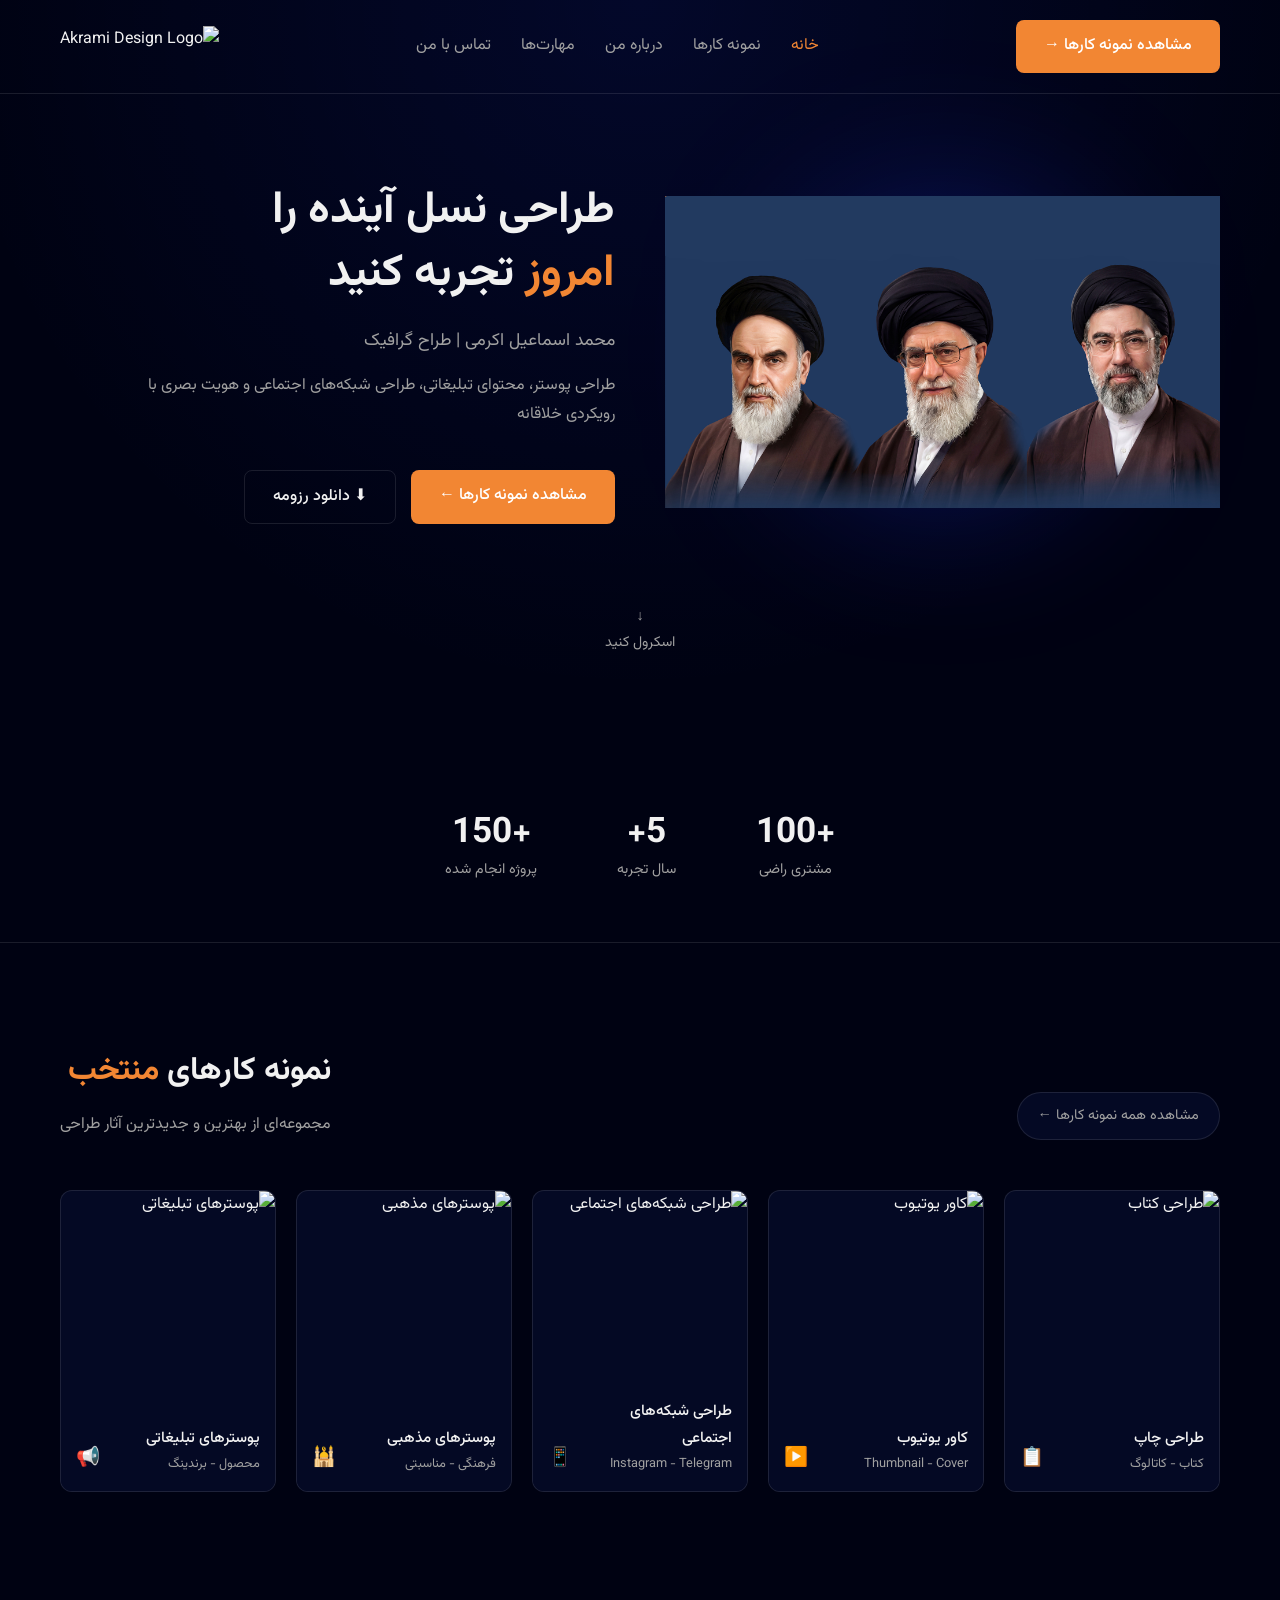
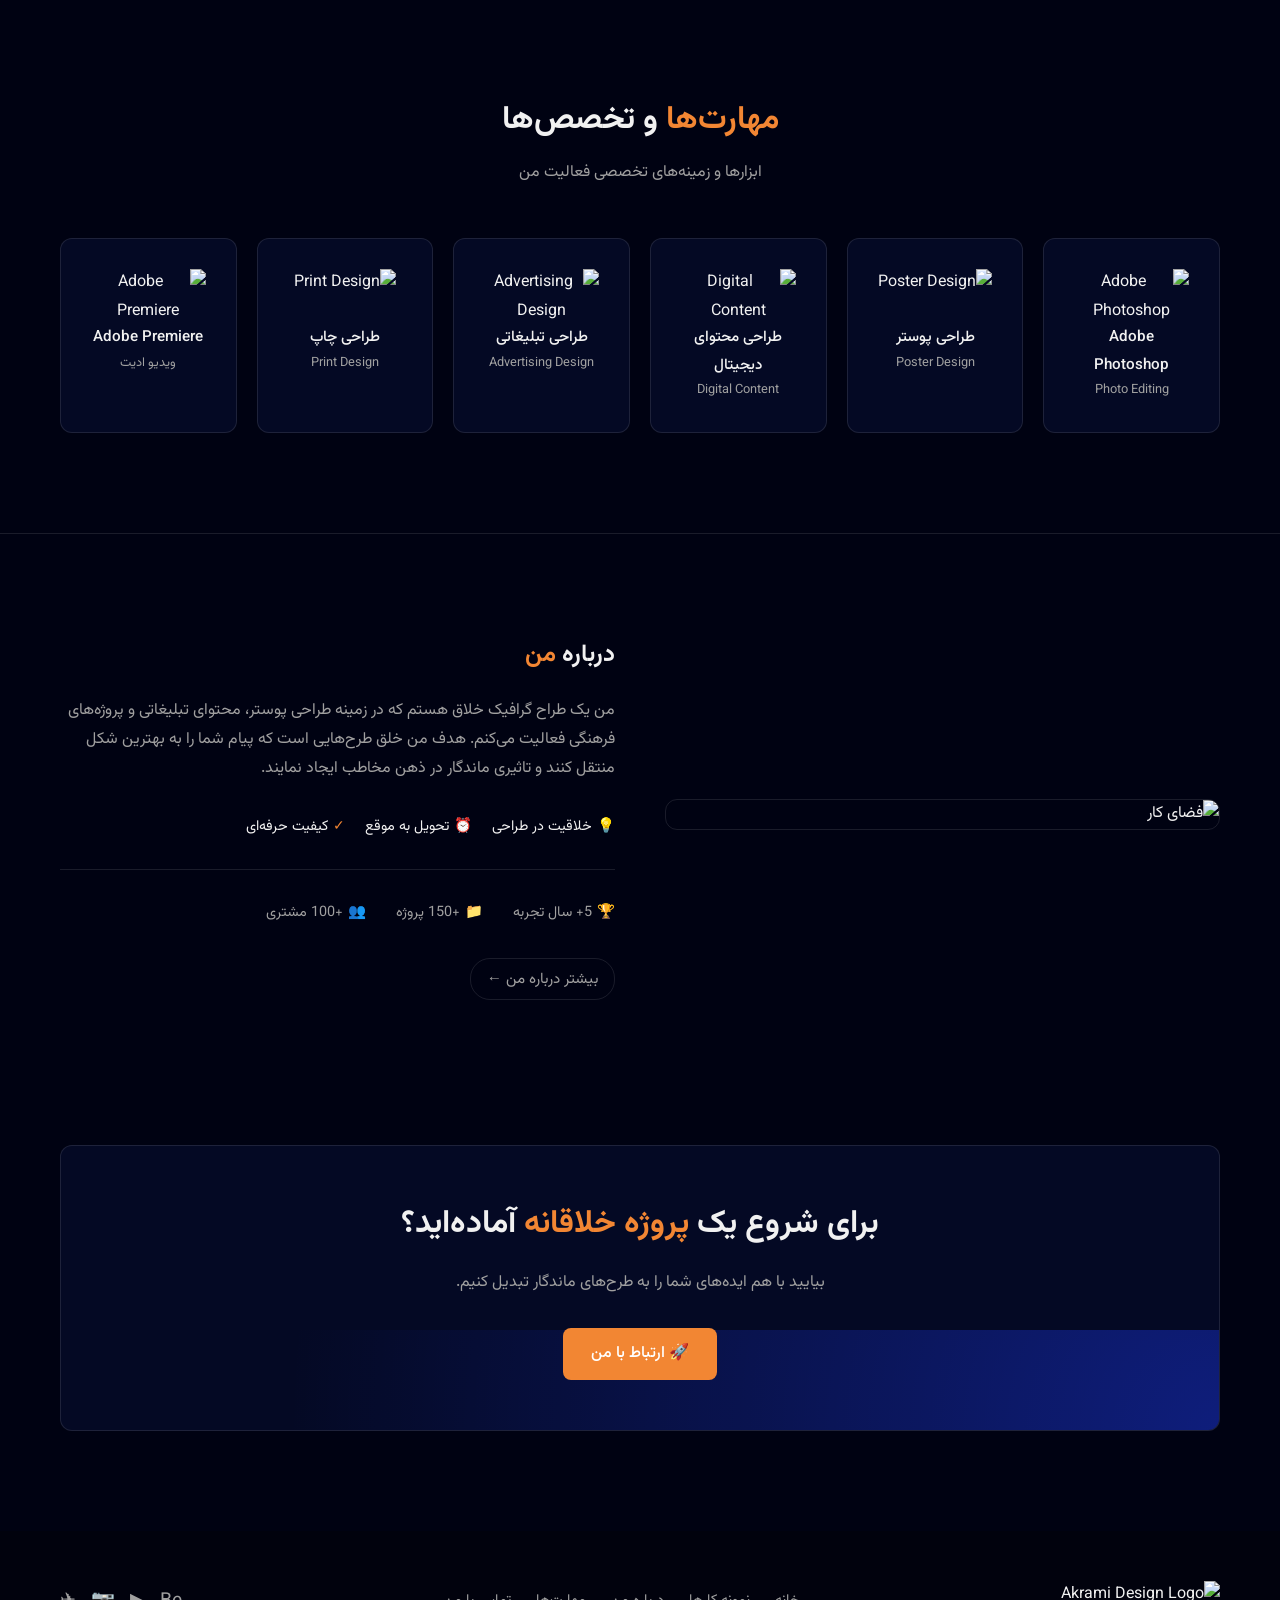
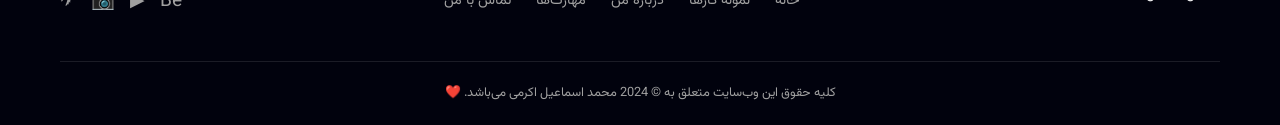
==== New folder (2)/index.html @ e6d5860d "Add files via upload" ====
<!DOCTYPE html>
<html lang="fa" dir="rtl">
<head>
    <meta charset="UTF-8">
    <meta name="viewport" content="width=device-width, initial-scale=1.0">
    <title>Akrami Design - طراح گرافیک</title>
    <!-- اضافه کردن فونت فارسی -->
    <link rel="preconnect" href="https://fonts.googleapis.com">
    <link rel="preconnect" href="https://fonts.gstatic.com" crossorigin>
    <link href="https://fonts.googleapis.com/css2?family=Vazirmatn:wght@300;400;500;700;800&display=swap" rel="stylesheet">
    <!-- لینک به فایل CSS -->
    <link rel="stylesheet" href="style.css">
</head>
<body>

    <!-- ----- هدر (Header) ----- -->
    <header class="main-header">
        <div class="container">
            <div class="header-content">
                <a href="#" class="btn-primary">مشاهده نمونه کارها →</a>
                <nav class="main-nav">
                    <ul>
                        <li><a href="#" class="active">خانه</a></li>
                        <li><a href="#">نمونه کارها</a></li>
                        <li><a href="#">درباره من</a></li>
                        <li><a href="#">مهارت‌ها</a></li>
                        <li><a href="#">تماس با من</a></li>
                    </ul>
                </nav>
                <div class="logo">
                    <img src="images/logo.png" alt="Akrami Design Logo">
                </div>
            </div>
        </div>
    </header>

    <!-- ----- بخش قهرمان (Hero Section) ----- -->
    <section class="hero-section">
        <div class="container">
            <div class="hero-content">
                <div class="hero-visual">
                    <div class="glowing-elements">
                        <img src="images/hero-display.png" alt="صفحه نمایش گرافیکی">
                        <!-- سایر المان‌های شناور و نورانی مانند لوگوی PS -->
                    </div>
                </div>
                <div class="hero-text">
                    <h1>طراحی نسل آینده را<br><span class="highlight">امروز</span> تجربه کنید</h1>
                    <p class="subtitle">محمد اسماعیل اکرمی | طراح گرافیک</p>
                    <p class="description">طراحی پوستر، محتوای تبلیغاتی، طراحی شبکه‌های اجتماعی و هویت بصری با رویکردی خلاقانه</p>
                    <div class="hero-btns">
                        <a href="#" class="btn-primary">مشاهده نمونه کارها ←</a>
                        <a href="#" class="btn-secondary">⬇ دانلود رزومه</a>
                    </div>
                </div>
            </div>
            <!-- آیکون اسکرول -->
            <div class="scroll-down">
                <span class="icon">↓</span>
                اسکرول کنید
            </div>
        </div>
    </section>

    <!-- ----- بخش آمار (Stats Section) ----- -->
    <section class="stats-section">
        <div class="container">
            <div class="stats-grid">
                <div class="stat-item">
                    <span class="stat-number">+100</span>
                    <span class="stat-label">مشتری راضی</span>
                </div>
                <div class="stat-item">
                    <span class="stat-number">5+</span>
                    <span class="stat-label">سال تجربه</span>
                </div>
                <div class="stat-item">
                    <span class="stat-number">+150</span>
                    <span class="stat-label">پروژه انجام شده</span>
                </div>
            </div>
        </div>
    </section>

    <!-- ----- بخش نمونه کارها (Portfolio Section) ----- -->
    <section class="portfolio-section">
        <div class="container">
            <div class="section-header">
                <a href="#" class="btn-dark">مشاهده همه نمونه کارها ←</a>
                <div class="section-title">
                    <h2>نمونه کارهای <span class="highlight-title">منتخب</span></h2>
                    <p>مجموعه‌ای از بهترین و جدیدترین آثار طراحی</p>
                </div>
            </div>

            <div class="portfolio-grid">
                <!-- کارت نمونه کار ۱ -->
                <div class="portfolio-card">
                    <img src="images/portfolio-1.jpg" alt="طراحی کتاب">
                    <div class="portfolio-card-info">
                        <span class="portfolio-title">طراحی چاپ</span>
                        <span class="portfolio-category">کتاب - کاتالوگ</span>
                        <div class="portfolio-icon">📋</div>
                    </div>
                </div>
                <!-- کارت نمونه کار ۲ -->
                <div class="portfolio-card">
                    <img src="images/portfolio-2.jpg" alt="کاور یوتیوب">
                    <div class="portfolio-card-info">
                        <span class="portfolio-title">کاور یوتیوب</span>
                        <span class="portfolio-category">Thumbnail - Cover</span>
                        <div class="portfolio-icon">▶️</div>
                    </div>
                </div>
                <!-- کارت نمونه کار ۳ -->
                <div class="portfolio-card">
                    <img src="images/portfolio-3.jpg" alt="طراحی شبکه‌های اجتماعی">
                    <div class="portfolio-card-info">
                        <span class="portfolio-title">طراحی شبکه‌های اجتماعی</span>
                        <span class="portfolio-category">Instagram - Telegram</span>
                        <div class="portfolio-icon">📱</div>
                    </div>
                </div>
                <!-- کارت نمونه کار ۴ -->
                <div class="portfolio-card">
                    <img src="images/portfolio-4.jpg" alt="پوسترهای مذهبی">
                    <div class="portfolio-card-info">
                        <span class="portfolio-title">پوسترهای مذهبی</span>
                        <span class="portfolio-category">فرهنگی - مناسبتی</span>
                        <div class="portfolio-icon">🕌</div>
                    </div>
                </div>
                <!-- کارت نمونه کار ۵ -->
                <div class="portfolio-card">
                    <img src="images/portfolio-5.jpg" alt="پوسترهای تبلیغاتی">
                    <div class="portfolio-card-info">
                        <span class="portfolio-title">پوسترهای تبلیغاتی</span>
                        <span class="portfolio-category">محصول - برندینگ</span>
                        <div class="portfolio-icon">📢</div>
                    </div>
                </div>
            </div>
        </div>
    </section>

    <!-- ----- بخش مهارت‌ها (Skills Section) ----- -->
    <section class="skills-section">
        <div class="container">
            <div class="section-title text-center">
                <h2><span class="highlight-title">مهارت‌ها</span> و تخصص‌ها</h2>
                <p>ابزارها و زمینه‌های تخصصی فعالیت من</p>
            </div>

            <div class="skills-grid">
                <div class="skill-item">
                    <div class="skill-icon"><img src="images/skill-ps.png" alt="Adobe Photoshop"></div>
                    <span class="skill-name">Adobe Photoshop</span>
                    <span class="skill-desc">Photo Editing</span>
                </div>
                <div class="skill-item">
                    <div class="skill-icon"><img src="images/skill-poster.png" alt="Poster Design"></div>
                    <span class="skill-name">طراحی پوستر</span>
                    <span class="skill-desc">Poster Design</span>
                </div>
                <div class="skill-item">
                    <div class="skill-icon"><img src="images/skill-digital.png" alt="Digital Content"></div>
                    <span class="skill-name">طراحی محتوای دیجیتال</span>
                    <span class="skill-desc">Digital Content</span>
                </div>
                <div class="skill-item">
                    <div class="skill-icon"><img src="images/skill-ad.png" alt="Advertising Design"></div>
                    <span class="skill-name">طراحی تبلیغاتی</span>
                    <span class="skill-desc">Advertising Design</span>
                </div>
                <div class="skill-item">
                    <div class="skill-icon"><img src="images/skill-print.png" alt="Print Design"></div>
                    <span class="skill-name">طراحی چاپ</span>
                    <span class="skill-desc">Print Design</span>
                </div>
                <div class="skill-item">
                    <div class="skill-icon"><img src="images/skill-pr.png" alt="Adobe Premiere"></div>
                    <span class="skill-name">Adobe Premiere</span>
                    <span class="skill-desc">ویدیو ادیت</span>
                </div>
            </div>
        </div>
    </section>

    <!-- ----- بخش درباره من (About Me Section) ----- -->
    <section class="about-section">
        <div class="container">
            <div class="about-content">
                <div class="about-visual">
                    <img src="images/about-workspace.jpg" alt="فضای کار">
                </div>
                <div class="about-text">
                    <h2 class="section-title">درباره <span class="highlight-title">من</span></h2>
                    <p>من یک طراح گرافیک خلاق هستم که در زمینه طراحی پوستر، محتوای تبلیغاتی و پروژه‌های فرهنگی فعالیت می‌کنم. هدف من خلق طرح‌هایی است که پیام شما را به بهترین شکل منتقل کنند و تاثیری ماندگار در ذهن مخاطب ایجاد نمایند.</p>
                    
                    <div class="about-features">
                        <div class="feat-item"><span class="feat-icon">💡</span> خلاقیت در طراحی</div>
                        <div class="feat-item"><span class="feat-icon">⏰</span> تحویل به موقع</div>
                        <div class="feat-item"><span class="feat-icon">✓</span> کیفیت حرفه‌ای</div>
                    </div>
                    
                    <div class="about-stats-small">
                        <div class="stat-small"><span class="feat-icon">🏆</span> 5+ سال تجربه</div>
                        <div class="stat-small"><span class="feat-icon">📁</span> +150 پروژه</div>
                        <div class="stat-small"><span class="feat-icon">👥</span> +100 مشتری</div>
                    </div>
                    
                    <a href="#" class="btn-link">بیشتر درباره من ←</a>
                </div>
            </div>
        </div>
    </section>

    <!-- ----- بخش فراخوان به اقدام (CTA Section) ----- -->
    <section class="cta-section">
        <div class="container">
            <div class="cta-box">
                <h2>برای شروع یک <span class="highlight-title">پروژه خلاقانه</span> آماده‌اید؟</h2>
                <p>بیایید با هم ایده‌های شما را به طرح‌های ماندگار تبدیل کنیم.</p>
                <a href="#" class="btn-primary cta-btn">🚀 ارتباط با من</a>
                <!-- المان گرافیکی موج دار -->
                <div class="cta-wave"></div>
            </div>
        </div>
    </section>

    <!-- ----- فوتر (Footer) ----- -->
    <footer class="main-footer">
        <div class="container">
            <div class="footer-content">
                <div class="logo">
                    <img src="images/logo.png" alt="Akrami Design Logo">
                </div>
                <nav class="footer-nav">
                    <ul>
                        <li><a href="#">خانه</a></li>
                        <li><a href="#">نمونه کارها</a></li>
                        <li><a href="#">درباره من</a></li>
                        <li><a href="#">مهارت‌ها</a></li>
                        <li><a href="#">تماس با من</a></li>
                    </ul>
                </nav>
                <div class="social-links">
                    <a href="#">Be</a>
                    <a href="#">▶</a>
                    <a href="#">📷</a>
                    <a href="#">✈</a>
                </div>
            </div>
            <div class="copyright">
                <p>کلیه حقوق این وب‌سایت متعلق به © 2024 محمد اسماعیل اکرمی می‌باشد. ❤️</p>
            </div>
        </div>
    </footer>

</body>
</html>
---- New folder (2)/style.css ----
/* ----- استایل‌های پایه ----- */
:root {
    --primary-color: #f28633; /* نارنجی */
    --bg-dark: #000212; /* پس‌زمینه تیره اصلی */
    --bg-card: #040924; /* پس‌زمینه کارت‌ها */
    --text-color: #f1f1f1; /* متن روشن */
    --text-muted: #a0a0a0; /* متن کم‌رنگ */
    --border-color: rgba(255, 255, 255, 0.1);
    --body-font: 'Vazirmatn', sans-serif;
    --transition: all 0.3s ease;
}

* {
    margin: 0;
    padding: 0;
    box-sizing: border-box;
    outline: none;
}

body {
    background-color: var(--bg-dark);
    color: var(--text-color);
    font-family: var(--body-font);
    font-size: 16px;
    line-height: 1.8;
    overflow-x: hidden;
}

.container {
    width: 100%;
    max-width: 1200px;
    margin: 0 auto;
    padding: 0 20px;
}

a {
    text-decoration: none;
    color: inherit;
    transition: var(--transition);
}

ul {
    list-style: none;
}

img {
    max-width: 100%;
    height: auto;
    display: block;
}

/* ----- تایپوگرافی ----- */
h1, h2, h3 {
    font-weight: 700;
}

.highlight {
    color: var(--primary-color);
}

.highlight-title {
    color: var(--primary-color);
}

.text-center {
    text-align: center;
}

/* ----- دکمه‌ها ----- */
.btn-primary {
    background-color: var(--primary-color);
    color: #fff;
    padding: 12px 28px;
    border-radius: 8px;
    font-weight: 500;
    display: inline-block;
    border: none;
}

.btn-primary:hover {
    background-color: #d1742a;
    transform: translateY(-2px);
}

.btn-secondary {
    background-color: transparent;
    color: var(--text-color);
    padding: 12px 28px;
    border-radius: 8px;
    font-weight: 500;
    display: inline-block;
    border: 1px solid var(--border-color);
}

.btn-secondary:hover {
    background-color: rgba(255, 255, 255, 0.05);
}

.btn-dark {
    background-color: var(--bg-card);
    border: 1px solid var(--border-color);
    color: var(--text-muted);
    padding: 10px 20px;
    border-radius: 30px;
    font-size: 0.9rem;
    display: flex;
    align-items: center;
}

.btn-link {
    color: var(--text-muted);
    font-size: 0.95rem;
    border: 1px solid var(--border-color);
    padding: 8px 16px;
    border-radius: 20px;
}

/* ----- هدر ----- */
.main-header {
    padding: 20px 0;
    position: absolute;
    width: 100%;
    top: 0;
    z-index: 100;
    border-bottom: 1px solid var(--border-color);
}

.header-content {
    display: flex;
    justify-content: space-between;
    align-items: center;
}

.main-nav ul {
    display: flex;
    gap: 30px;
}

.main-nav a {
    color: var(--text-muted);
    font-weight: 400;
}

.main-nav a:hover, .main-nav a.active {
    color: var(--primary-color);
}

.logo img {
    height: 40px;
}

/* ----- بخش قهرمان ----- */
.hero-section {
    padding: 180px 0 100px;
    position: relative;
    /* افزودن افکت سایه نئونی پس‌زمینه */
    background: radial-gradient(circle at center top, rgba(30, 60, 255, 0.1) 0%, rgba(0,2,18,0) 70%);
}

.hero-content {
    display: flex;
    align-items: center;
    gap: 50px;
}

.hero-visual {
    flex: 1;
    position: relative;
}

/* افکت نورانی پشت مانیتور */
.glowing-elements::after {
    content: '';
    position: absolute;
    top: 50%;
    left: 50%;
    transform: translate(-50%, -50%);
    width: 300px;
    height: 300px;
    background-color: rgba(30, 60, 255, 0.3);
    filter: blur(80px);
    border-radius: 50%;
    z-index: -1;
}

.hero-text {
    flex: 1;
    text-align: right;
}

.hero-text h1 {
    font-size: 2.8rem;
    line-height: 1.4;
    margin-bottom: 20px;
}

.subtitle {
    color: var(--text-muted);
    font-size: 1.1rem;
    margin-bottom: 15px;
}

.description {
    color: var(--text-muted);
    margin-bottom: 40px;
    max-width: 500px;
    margin-left: auto; /* برای راستچین */
}

.hero-btns {
    display: flex;
    gap: 15px;
    justify-content: flex-start;
}

.scroll-down {
    text-align: center;
    margin-top: 80px;
    color: var(--text-muted);
    font-size: 0.9rem;
}

.scroll-down .icon {
    display: block;
    animation: bounce 2s infinite;
}

@keyframes bounce {
    0%, 20%, 50%, 80%, 100% {transform: translateY(0);}
    40% {transform: translateY(-5px);}
    60% {transform: translateY(-3px);}
}

/* ----- بخش آمار ----- */
.stats-section {
    padding: 60px 0;
    border-bottom: 1px solid var(--border-color);
}

.stats-grid {
    display: flex;
    justify-content: center;
    gap: 80px;
    text-align: center;
}

.stat-item {
    display: flex;
    flex-direction: column;
    align-items: center;
}

.stat-number {
    font-size: 2.2rem;
    font-weight: 700;
    line-height: 1;
}

.stat-label {
    color: var(--text-muted);
    font-size: 0.9rem;
    margin-top: 5px;
}

/* ----- بخش نمونه کارها ----- */
.portfolio-section {
    padding: 100px 0;
}

.section-header {
    display: flex;
    justify-content: space-between;
    align-items: flex-end;
    margin-bottom: 50px;
}

.section-title h2 {
    font-size: 2rem;
    margin-bottom: 10px;
}

.section-title p {
    color: var(--text-muted);
}

.portfolio-grid {
    display: grid;
    grid-template-columns: repeat(5, 1fr);
    gap: 20px;
}

.portfolio-card {
    background-color: var(--bg-card);
    border-radius: 12px;
    overflow: hidden;
    position: relative;
    border: 1px solid var(--border-color);
}

.portfolio-card img {
    width: 100%;
    height: 300px; /* تنظیم ارتفاع ثابت برای هماهنگی */
    object-fit: cover;
}

.portfolio-card-info {
    position: absolute;
    bottom: 0;
    width: 100%;
    padding: 15px;
    background: linear-gradient(to top, rgba(4,9,36, 1), rgba(4,9,36, 0.8));
    display: flex;
    flex-direction: column;
    padding-left: 50px; /* فضا برای آیکون */
}

.portfolio-title {
    font-size: 0.95rem;
    font-weight: 500;
}

.portfolio-category {
    color: var(--text-muted);
    font-size: 0.8rem;
}

.portfolio-icon {
    position: absolute;
    left: 15px;
    bottom: 15px;
    color: var(--text-muted);
    font-size: 1.2rem;
}

/* استایل خاص برای کارت‌های بلندتر (اگر نیاز بود در طرح واقعی) */
.portfolio-card:nth-child(2), .portfolio-card:nth-child(4) {
    grid-row: span 1;
}

/* ----- بخش مهارت‌ها ----- */
.skills-section {
    padding: 100px 0;
    border-bottom: 1px solid var(--border-color);
}

.skills-grid {
    display: grid;
    grid-template-columns: repeat(6, 1fr);
    gap: 20px;
    margin-top: 50px;
}

.skill-item {
    background-color: var(--bg-card);
    border-radius: 12px;
    padding: 30px;
    text-align: center;
    border: 1px solid var(--border-color);
    display: flex;
    flex-direction: column;
    align-items: center;
}

.skill-icon {
    height: 40px;
    margin-bottom: 15px;
}

.skill-name {
    font-weight: 500;
    font-size: 0.95rem;
}

.skill-desc {
    color: var(--text-muted);
    font-size: 0.8rem;
}

/* ----- بخش درباره من ----- */
.about-section {
    padding: 100px 0;
}

.about-content {
    display: flex;
    gap: 50px;
    align-items: center;
}

.about-visual {
    flex: 1;
}

.about-visual img {
    border-radius: 12px;
    border: 1px solid var(--border-color);
}

.about-text {
    flex: 1;
    text-align: right;
}

.about-text h2 {
    margin-bottom: 20px;
}

.about-text p {
    color: var(--text-muted);
    margin-bottom: 30px;
}

.about-features {
    display: flex;
    gap: 20px;
    margin-bottom: 30px;
}

.feat-item {
    font-size: 0.9rem;
    display: flex;
    align-items: center;
    gap: 5px;
}

.feat-icon {
    color: var(--primary-color);
}

.about-stats-small {
    display: flex;
    gap: 30px;
    margin-bottom: 40px;
    border-top: 1px solid var(--border-color);
    padding-top: 30px;
}

.stat-small {
    font-size: 0.9rem;
    display: flex;
    align-items: center;
    gap: 5px;
    color: var(--text-muted);
}

/* ----- بخش فراخوان ----- */
.cta-section {
    padding: 50px 0 100px;
}

.cta-box {
    background-color: var(--bg-card);
    border-radius: 12px;
    padding: 50px;
    text-align: center;
    position: relative;
    overflow: hidden;
    border: 1px solid var(--border-color);
}

.cta-box h2 {
    font-size: 2rem;
    margin-bottom: 15px;
    position: relative;
    z-index: 1;
}

.cta-box p {
    color: var(--text-muted);
    margin-bottom: 30px;
    position: relative;
    z-index: 1;
}

.cta-btn {
    position: relative;
    z-index: 1;
}

.cta-wave {
    position: absolute;
    bottom: 0;
    left: 0;
    width: 100%;
    height: 100px;
    background: radial-gradient(circle at 100% 100%, rgba(30, 60, 255, 0.4) 0%, rgba(4,9,36,0) 80%);
    z-index: 0;
}

/* ----- فوتر ----- */
.main-footer {
    padding: 50px 0 20px;
    background-color: #01020d;
}

.footer-content {
    display: flex;
    justify-content: space-between;
    align-items: center;
    border-bottom: 1px solid var(--border-color);
    padding-bottom: 40px;
    margin-bottom: 20px;
}

.footer-nav ul {
    display: flex;
    gap: 25px;
}

.footer-nav a {
    color: var(--text-muted);
    font-size: 0.9rem;
}

.social-links {
    display: flex;
    gap: 15px;
    font-size: 1.2rem;
    color: var(--text-muted);
}

.social-links a:hover {
    color: var(--primary-color);
}

.copyright {
    text-align: center;
    color: var(--text-muted);
    font-size: 0.8rem;
}

/* ----- ریسپانسیو گوشی ----- */
@media (max-width: 992px) {
    .main-nav ul, .hero-content, .stats-grid, .portfolio-grid, .skills-grid, .about-content, .footer-content {
        flex-direction: column;
        gap: 30px;
        text-align: center;
    }
    
    .portfolio-grid {
        grid-template-columns: repeat(2, 1fr);
    }
    
    .skills-grid {
        grid-template-columns: repeat(3, 1fr);
    }
    
    .hero-btns, .about-features, .about-stats-small {
        justify-content: center;
    }
    
    .section-header {
        flex-direction: column-reverse;
        align-items: center;
        gap: 20px;
    }
}
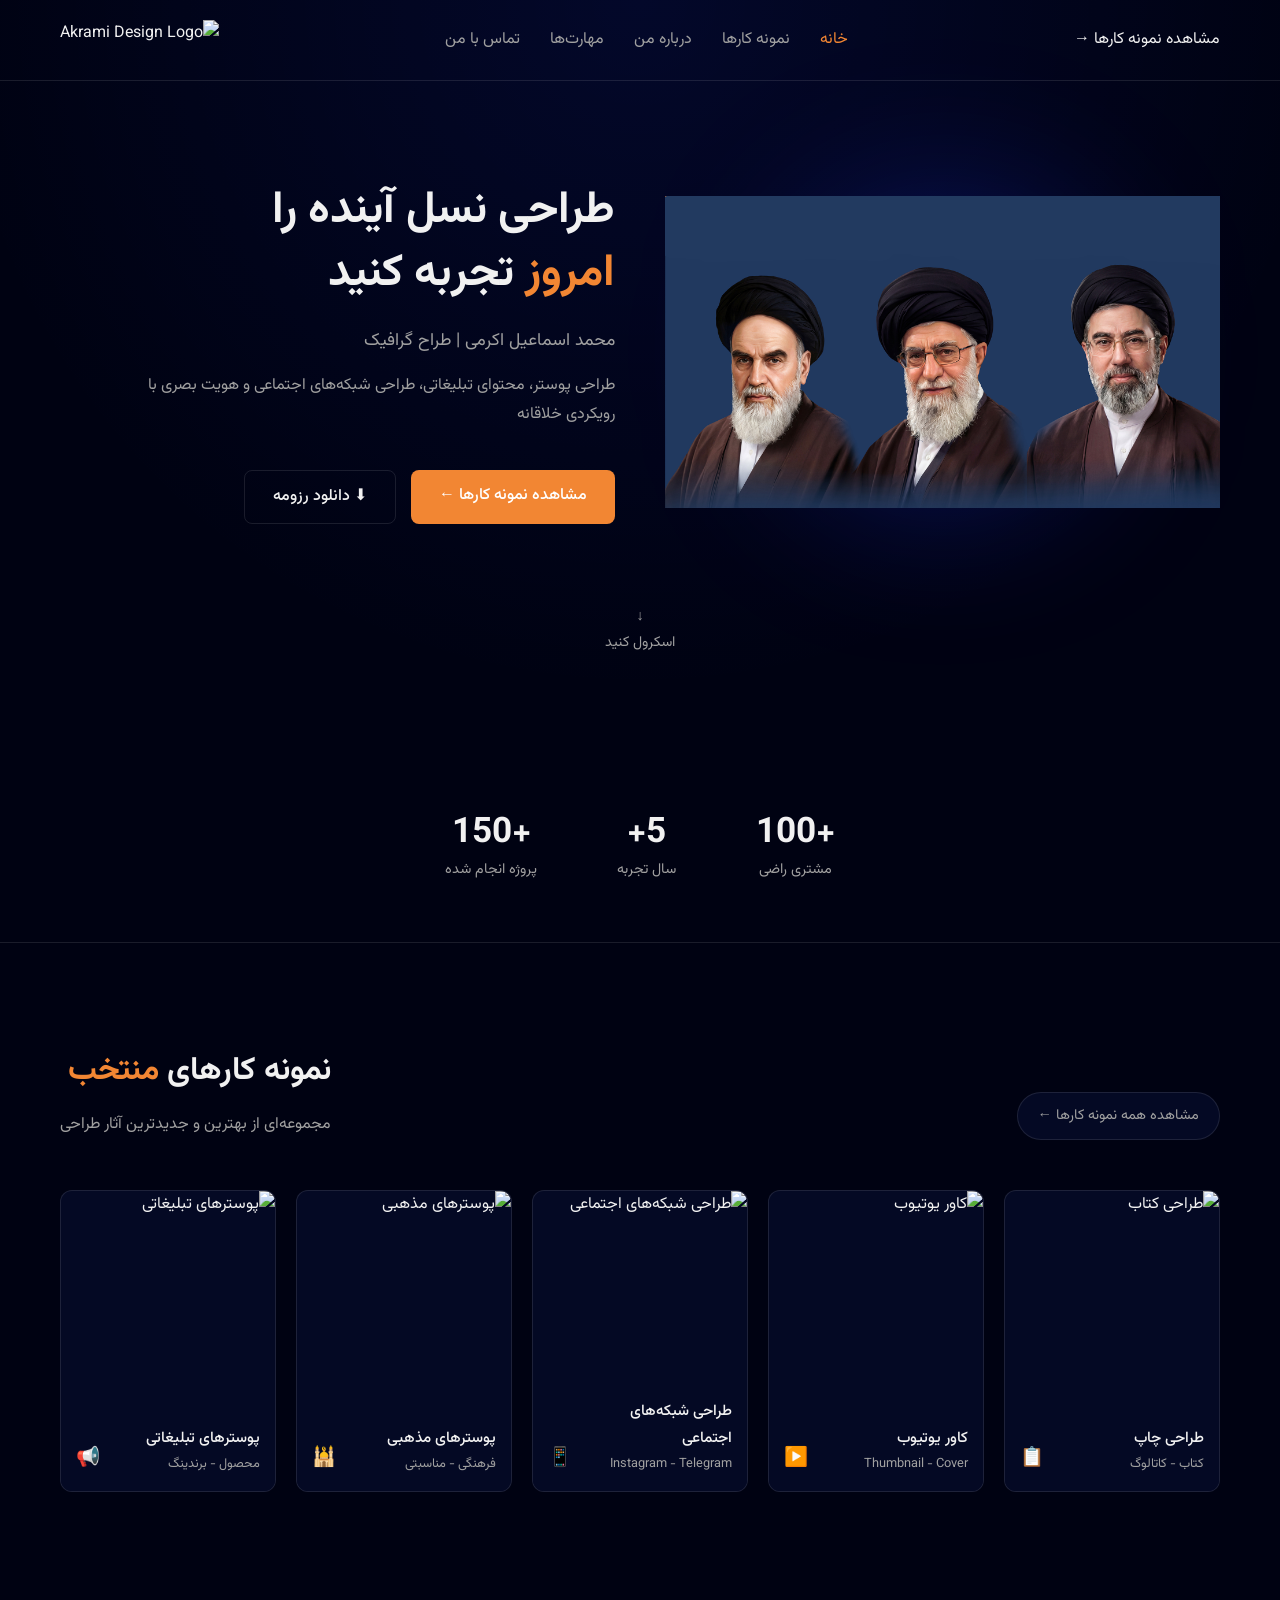
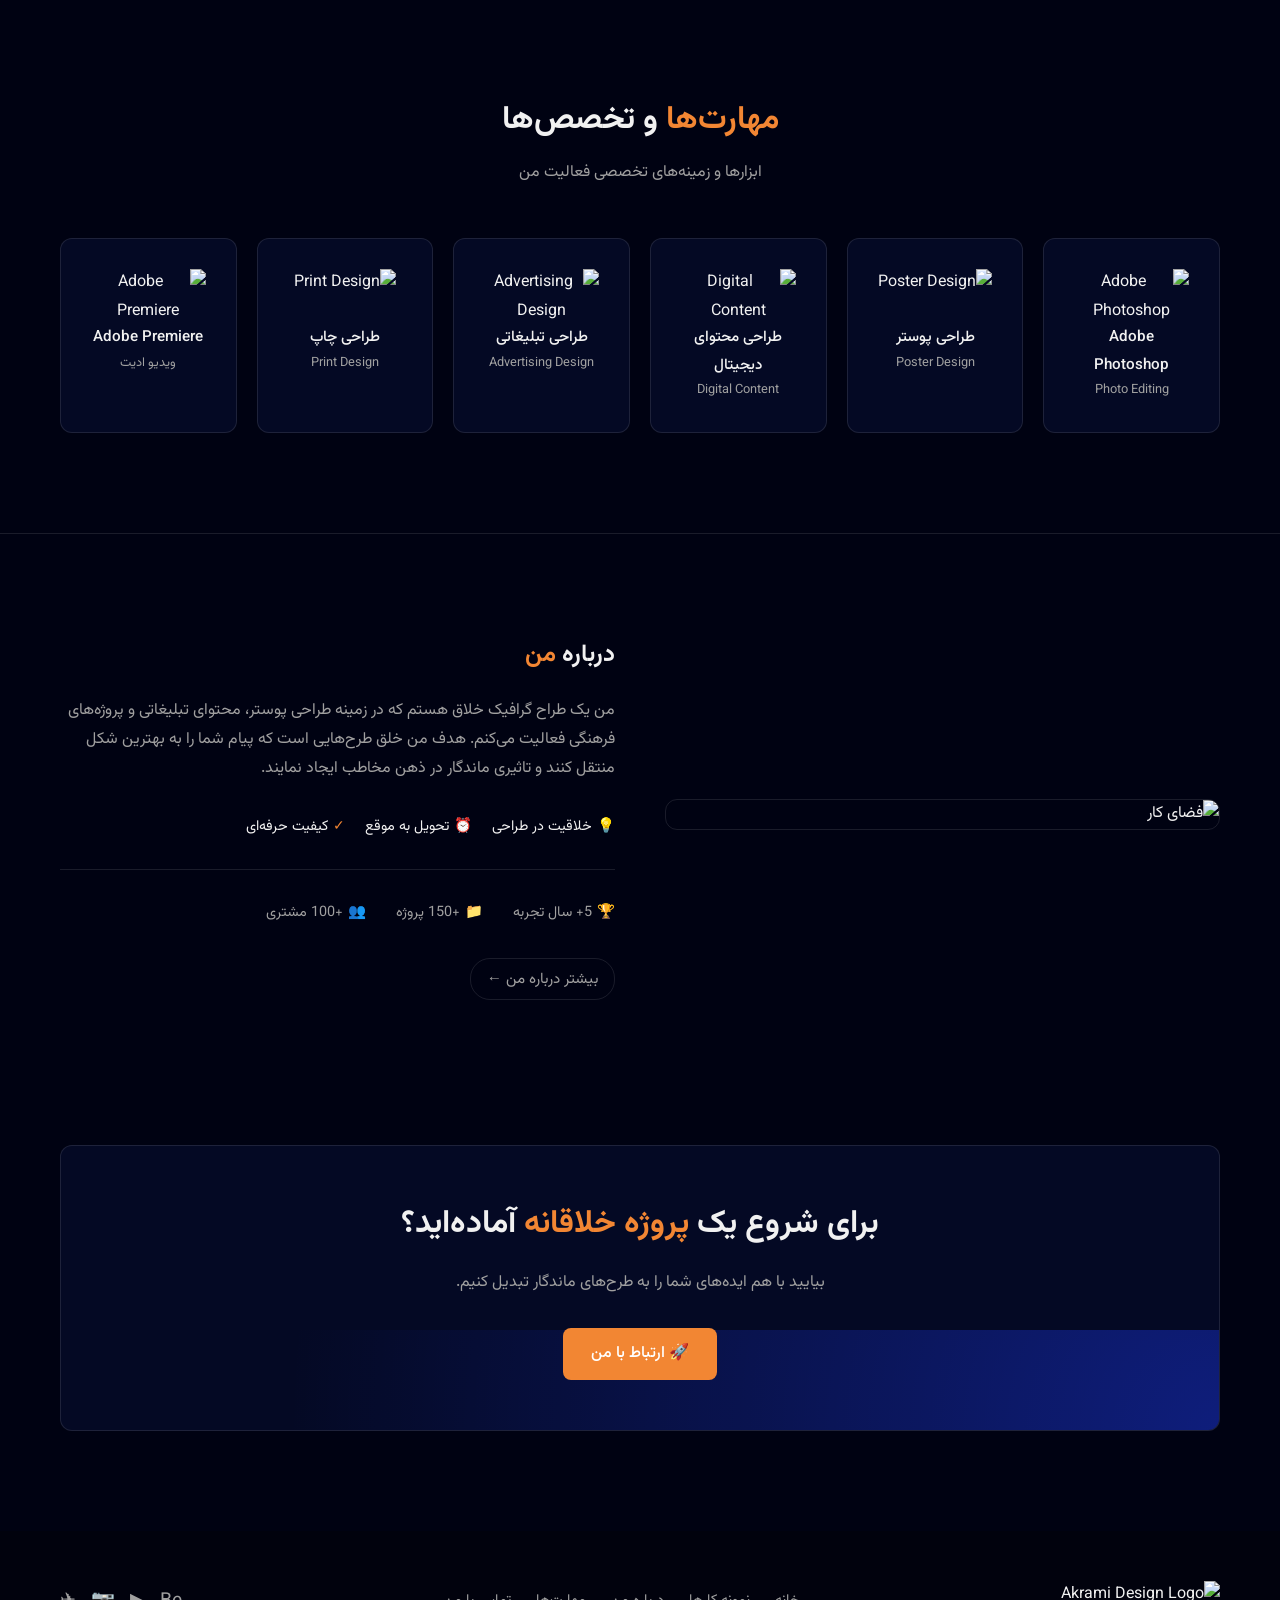
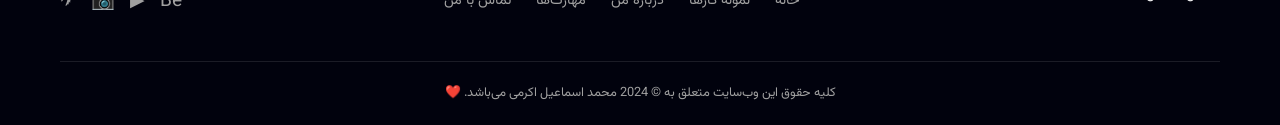
==== commit 5eb37e0f: "Update index.html" ====
--- a/New folder (2)/index.html
+++ b/New folder (2)/index.html
@@ -17,11 +17,11 @@
     <header class="main-header">
         <div class="container">
             <div class="header-content">
-                <a href="#" class="btn-primary">مشاهده نمونه کارها →</a>
+                <a href="#" class="projects.html">مشاهده نمونه کارها →</a>
                 <nav class="main-nav">
                     <ul>
                         <li><a href="#" class="active">خانه</a></li>
-                        <li><a href="#">نمونه کارها</a></li>
+                        <li><a href="projects.html">نمونه کارها</a></li>
                         <li><a href="#">درباره من</a></li>
                         <li><a href="#">مهارت‌ها</a></li>
                         <li><a href="#">تماس با من</a></li>
@@ -258,4 +258,4 @@
     </footer>
 
 </body>
-</html>+</html>
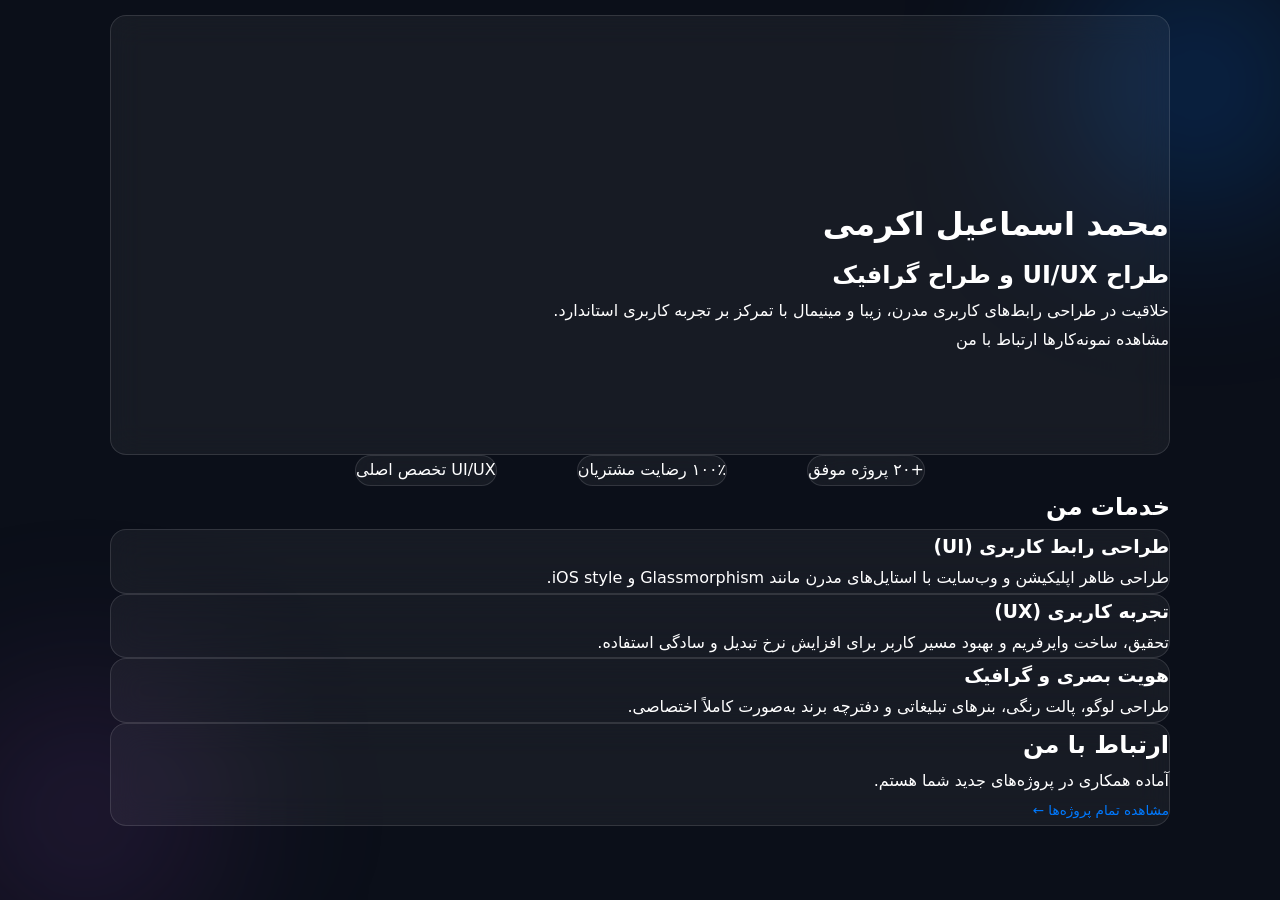
==== commit 78e08ebb: "Update index.html" ====
--- a/New folder (2)/index.html
+++ b/New folder (2)/index.html
@@ -3,259 +3,73 @@
 <head>
     <meta charset="UTF-8">
     <meta name="viewport" content="width=device-width, initial-scale=1.0">
-    <title>Akrami Design - طراح گرافیک</title>
-    <!-- اضافه کردن فونت فارسی -->
-    <link rel="preconnect" href="https://fonts.googleapis.com">
-    <link rel="preconnect" href="https://fonts.gstatic.com" crossorigin>
-    <link href="https://fonts.googleapis.com/css2?family=Vazirmatn:wght@300;400;500;700;800&display=swap" rel="stylesheet">
-    <!-- لینک به فایل CSS -->
+    <title>محمد اسماعیل اکرمی | طراح UI/UX و گرافیک</title>
     <link rel="stylesheet" href="style.css">
 </head>
 <body>
 
-    <!-- ----- هدر (Header) ----- -->
-    <header class="main-header">
-        <div class="container">
-            <div class="header-content">
-                <a href="#" class="projects.html">مشاهده نمونه کارها →</a>
-                <nav class="main-nav">
-                    <ul>
-                        <li><a href="#" class="active">خانه</a></li>
-                        <li><a href="projects.html">نمونه کارها</a></li>
-                        <li><a href="#">درباره من</a></li>
-                        <li><a href="#">مهارت‌ها</a></li>
-                        <li><a href="#">تماس با من</a></li>
-                    </ul>
-                </nav>
-                <div class="logo">
-                    <img src="images/logo.png" alt="Akrami Design Logo">
+    <!-- پس‌زمینه نوری برای افکت شیشه‌ای -->
+    <div class="bg-glow glow-1"></div>
+    <div class="bg-glow glow-2"></div>
+
+    <div class="container">
+        <!-- هدر و پروفایل -->
+        <header class="hero-section glass-card">
+            <div class="profile-info">
+                <h1>محمد اسماعیل اکرمی</h1>
+                <h2>طراح UI/UX و طراح گرافیک</h2>
+                <p>خلاقیت در طراحی رابط‌های کاربری مدرن، زیبا و مینیمال با تمرکز بر تجربه کاربری استاندارد.</p>
+                <div class="hero-buttons">
+                    <a href="projects.html" class="btn primary-btn">مشاهده نمونه‌کارها</a>
+                    <a href="#contact" class="btn secondary-btn">ارتباط با من</a>
                 </div>
             </div>
-        </div>
-    </header>
+        </header>
 
-    <!-- ----- بخش قهرمان (Hero Section) ----- -->
-    <section class="hero-section">
-        <div class="container">
-            <div class="hero-content">
-                <div class="hero-visual">
-                    <div class="glowing-elements">
-                        <img src="images/hero-display.png" alt="صفحه نمایش گرافیکی">
-                        <!-- سایر المان‌های شناور و نورانی مانند لوگوی PS -->
-                    </div>
+        <!-- بخش آمار و خلاصه‌کار -->
+        <section class="stats-grid">
+            <div class="stat-card glass-card">
+                <span class="stat-num">+۲۰</span>
+                <span class="stat-title">پروژه موفق</span>
+            </div>
+            <div class="stat-card glass-card">
+                <span class="stat-num">۱۰۰٪</span>
+                <span class="stat-title">رضایت مشتریان</span>
+            </div>
+            <div class="stat-card glass-card">
+                <span class="stat-num">UI/UX</span>
+                <span class="stat-title">تخصص اصلی</span>
+            </div>
+        </section>
+
+        <!-- بخش خدمات -->
+        <section class="services-section">
+            <h2 class="section-title">خدمات من</h2>
+            <div class="services-grid">
+                <div class="service-card glass-card">
+                    <h3>طراحی رابط کاربری (UI)</h3>
+                    <p>طراحی ظاهر اپلیکیشن و وب‌سایت با استایل‌های مدرن مانند Glassmorphism و iOS style.</p>
                 </div>
-                <div class="hero-text">
-                    <h1>طراحی نسل آینده را<br><span class="highlight">امروز</span> تجربه کنید</h1>
-                    <p class="subtitle">محمد اسماعیل اکرمی | طراح گرافیک</p>
-                    <p class="description">طراحی پوستر، محتوای تبلیغاتی، طراحی شبکه‌های اجتماعی و هویت بصری با رویکردی خلاقانه</p>
-                    <div class="hero-btns">
-                        <a href="#" class="btn-primary">مشاهده نمونه کارها ←</a>
-                        <a href="#" class="btn-secondary">⬇ دانلود رزومه</a>
-                    </div>
+                <div class="service-card glass-card">
+                    <h3>تجربه کاربری (UX)</h3>
+                    <p>تحقیق، ساخت وایرفریم و بهبود مسیر کاربر برای افزایش نرخ تبدیل و سادگی استفاده.</p>
+                </div>
+                <div class="service-card glass-card">
+                    <h3>هویت بصری و گرافیک</h3>
+                    <p>طراحی لوگو، پالت رنگی، بنرهای تبلیغاتی و دفترچه برند به‌صورت کاملاً اختصاصی.</p>
                 </div>
             </div>
-            <!-- آیکون اسکرول -->
-            <div class="scroll-down">
-                <span class="icon">↓</span>
-                اسکرول کنید
+        </section>
+
+        <!-- بخش تماس -->
+        <footer id="contact" class="footer-section glass-card">
+            <h2>ارتباط با من</h2>
+            <p>آماده همکاری در پروژه‌های جدید شما هستم.</p>
+            <div class="contact-links">
+                <a href="projects.html" class="project-link">مشاهده تمام پروژه‌ها ←</a>
             </div>
-        </div>
-    </section>
-
-    <!-- ----- بخش آمار (Stats Section) ----- -->
-    <section class="stats-section">
-        <div class="container">
-            <div class="stats-grid">
-                <div class="stat-item">
-                    <span class="stat-number">+100</span>
-                    <span class="stat-label">مشتری راضی</span>
-                </div>
-                <div class="stat-item">
-                    <span class="stat-number">5+</span>
-                    <span class="stat-label">سال تجربه</span>
-                </div>
-                <div class="stat-item">
-                    <span class="stat-number">+150</span>
-                    <span class="stat-label">پروژه انجام شده</span>
-                </div>
-            </div>
-        </div>
-    </section>
-
-    <!-- ----- بخش نمونه کارها (Portfolio Section) ----- -->
-    <section class="portfolio-section">
-        <div class="container">
-            <div class="section-header">
-                <a href="#" class="btn-dark">مشاهده همه نمونه کارها ←</a>
-                <div class="section-title">
-                    <h2>نمونه کارهای <span class="highlight-title">منتخب</span></h2>
-                    <p>مجموعه‌ای از بهترین و جدیدترین آثار طراحی</p>
-                </div>
-            </div>
-
-            <div class="portfolio-grid">
-                <!-- کارت نمونه کار ۱ -->
-                <div class="portfolio-card">
-                    <img src="images/portfolio-1.jpg" alt="طراحی کتاب">
-                    <div class="portfolio-card-info">
-                        <span class="portfolio-title">طراحی چاپ</span>
-                        <span class="portfolio-category">کتاب - کاتالوگ</span>
-                        <div class="portfolio-icon">📋</div>
-                    </div>
-                </div>
-                <!-- کارت نمونه کار ۲ -->
-                <div class="portfolio-card">
-                    <img src="images/portfolio-2.jpg" alt="کاور یوتیوب">
-                    <div class="portfolio-card-info">
-                        <span class="portfolio-title">کاور یوتیوب</span>
-                        <span class="portfolio-category">Thumbnail - Cover</span>
-                        <div class="portfolio-icon">▶️</div>
-                    </div>
-                </div>
-                <!-- کارت نمونه کار ۳ -->
-                <div class="portfolio-card">
-                    <img src="images/portfolio-3.jpg" alt="طراحی شبکه‌های اجتماعی">
-                    <div class="portfolio-card-info">
-                        <span class="portfolio-title">طراحی شبکه‌های اجتماعی</span>
-                        <span class="portfolio-category">Instagram - Telegram</span>
-                        <div class="portfolio-icon">📱</div>
-                    </div>
-                </div>
-                <!-- کارت نمونه کار ۴ -->
-                <div class="portfolio-card">
-                    <img src="images/portfolio-4.jpg" alt="پوسترهای مذهبی">
-                    <div class="portfolio-card-info">
-                        <span class="portfolio-title">پوسترهای مذهبی</span>
-                        <span class="portfolio-category">فرهنگی - مناسبتی</span>
-                        <div class="portfolio-icon">🕌</div>
-                    </div>
-                </div>
-                <!-- کارت نمونه کار ۵ -->
-                <div class="portfolio-card">
-                    <img src="images/portfolio-5.jpg" alt="پوسترهای تبلیغاتی">
-                    <div class="portfolio-card-info">
-                        <span class="portfolio-title">پوسترهای تبلیغاتی</span>
-                        <span class="portfolio-category">محصول - برندینگ</span>
-                        <div class="portfolio-icon">📢</div>
-                    </div>
-                </div>
-            </div>
-        </div>
-    </section>
-
-    <!-- ----- بخش مهارت‌ها (Skills Section) ----- -->
-    <section class="skills-section">
-        <div class="container">
-            <div class="section-title text-center">
-                <h2><span class="highlight-title">مهارت‌ها</span> و تخصص‌ها</h2>
-                <p>ابزارها و زمینه‌های تخصصی فعالیت من</p>
-            </div>
-
-            <div class="skills-grid">
-                <div class="skill-item">
-                    <div class="skill-icon"><img src="images/skill-ps.png" alt="Adobe Photoshop"></div>
-                    <span class="skill-name">Adobe Photoshop</span>
-                    <span class="skill-desc">Photo Editing</span>
-                </div>
-                <div class="skill-item">
-                    <div class="skill-icon"><img src="images/skill-poster.png" alt="Poster Design"></div>
-                    <span class="skill-name">طراحی پوستر</span>
-                    <span class="skill-desc">Poster Design</span>
-                </div>
-                <div class="skill-item">
-                    <div class="skill-icon"><img src="images/skill-digital.png" alt="Digital Content"></div>
-                    <span class="skill-name">طراحی محتوای دیجیتال</span>
-                    <span class="skill-desc">Digital Content</span>
-                </div>
-                <div class="skill-item">
-                    <div class="skill-icon"><img src="images/skill-ad.png" alt="Advertising Design"></div>
-                    <span class="skill-name">طراحی تبلیغاتی</span>
-                    <span class="skill-desc">Advertising Design</span>
-                </div>
-                <div class="skill-item">
-                    <div class="skill-icon"><img src="images/skill-print.png" alt="Print Design"></div>
-                    <span class="skill-name">طراحی چاپ</span>
-                    <span class="skill-desc">Print Design</span>
-                </div>
-                <div class="skill-item">
-                    <div class="skill-icon"><img src="images/skill-pr.png" alt="Adobe Premiere"></div>
-                    <span class="skill-name">Adobe Premiere</span>
-                    <span class="skill-desc">ویدیو ادیت</span>
-                </div>
-            </div>
-        </div>
-    </section>
-
-    <!-- ----- بخش درباره من (About Me Section) ----- -->
-    <section class="about-section">
-        <div class="container">
-            <div class="about-content">
-                <div class="about-visual">
-                    <img src="images/about-workspace.jpg" alt="فضای کار">
-                </div>
-                <div class="about-text">
-                    <h2 class="section-title">درباره <span class="highlight-title">من</span></h2>
-                    <p>من یک طراح گرافیک خلاق هستم که در زمینه طراحی پوستر، محتوای تبلیغاتی و پروژه‌های فرهنگی فعالیت می‌کنم. هدف من خلق طرح‌هایی است که پیام شما را به بهترین شکل منتقل کنند و تاثیری ماندگار در ذهن مخاطب ایجاد نمایند.</p>
-                    
-                    <div class="about-features">
-                        <div class="feat-item"><span class="feat-icon">💡</span> خلاقیت در طراحی</div>
-                        <div class="feat-item"><span class="feat-icon">⏰</span> تحویل به موقع</div>
-                        <div class="feat-item"><span class="feat-icon">✓</span> کیفیت حرفه‌ای</div>
-                    </div>
-                    
-                    <div class="about-stats-small">
-                        <div class="stat-small"><span class="feat-icon">🏆</span> 5+ سال تجربه</div>
-                        <div class="stat-small"><span class="feat-icon">📁</span> +150 پروژه</div>
-                        <div class="stat-small"><span class="feat-icon">👥</span> +100 مشتری</div>
-                    </div>
-                    
-                    <a href="#" class="btn-link">بیشتر درباره من ←</a>
-                </div>
-            </div>
-        </div>
-    </section>
-
-    <!-- ----- بخش فراخوان به اقدام (CTA Section) ----- -->
-    <section class="cta-section">
-        <div class="container">
-            <div class="cta-box">
-                <h2>برای شروع یک <span class="highlight-title">پروژه خلاقانه</span> آماده‌اید؟</h2>
-                <p>بیایید با هم ایده‌های شما را به طرح‌های ماندگار تبدیل کنیم.</p>
-                <a href="#" class="btn-primary cta-btn">🚀 ارتباط با من</a>
-                <!-- المان گرافیکی موج دار -->
-                <div class="cta-wave"></div>
-            </div>
-        </div>
-    </section>
-
-    <!-- ----- فوتر (Footer) ----- -->
-    <footer class="main-footer">
-        <div class="container">
-            <div class="footer-content">
-                <div class="logo">
-                    <img src="images/logo.png" alt="Akrami Design Logo">
-                </div>
-                <nav class="footer-nav">
-                    <ul>
-                        <li><a href="#">خانه</a></li>
-                        <li><a href="#">نمونه کارها</a></li>
-                        <li><a href="#">درباره من</a></li>
-                        <li><a href="#">مهارت‌ها</a></li>
-                        <li><a href="#">تماس با من</a></li>
-                    </ul>
-                </nav>
-                <div class="social-links">
-                    <a href="#">Be</a>
-                    <a href="#">▶</a>
-                    <a href="#">📷</a>
-                    <a href="#">✈</a>
-                </div>
-            </div>
-            <div class="copyright">
-                <p>کلیه حقوق این وب‌سایت متعلق به © 2024 محمد اسماعیل اکرمی می‌باشد. ❤️</p>
-            </div>
-        </div>
-    </footer>
+        </footer>
+    </div>
 
 </body>
 </html>
--- a/New folder (2)/style.css
+++ b/New folder (2)/style.css
@@ -554,4 +554,213 @@
         align-items: center;
         gap: 20px;
     }
-}+}
+/* ==========================================
+   استایل‌های صفحه نمونه‌کارها (با پشتیبانی کامل موبایل)
+   ========================================== */
+
+:root {
+    --bg-color: #0b0f19;
+    --card-bg: rgba(255, 255, 255, 0.05);
+    --card-border: rgba(255, 255, 255, 0.12);
+    --text-primary: #ffffff;
+    --text-secondary: #94a3b8;
+    --accent-color: #007aff;
+    --glass-blur: blur(16px);
+}
+
+* {
+    box-sizing: border-box;
+    margin: 0;
+    padding: 0;
+    font-family: system-ui, -apple-system, BlinkMacSystemFont, 'Segoe UI', Roboto, sans-serif;
+}
+
+body {
+    background-color: var(--bg-color);
+    color: var(--text-primary);
+    min-height: 100vh;
+    padding: 15px;
+    overflow-x: hidden;
+    position: relative;
+}
+
+/* پس‌زمینه‌های نوری */
+.bg-glow {
+    position: fixed;
+    width: 250px;
+    height: 250px;
+    border-radius: 50%;
+    filter: blur(90px);
+    z-index: -1;
+    pointer-events: none;
+}
+.glow-1 { top: -40px; right: -40px; background: rgba(0, 122, 255, 0.25); }
+.glow-2 { bottom: -40px; left: -40px; background: rgba(142, 68, 173, 0.2); }
+
+.container {
+    max-width: 1100px;
+    margin: 0 auto;
+    width: 100%;
+}
+
+/* استایل کارت شیشه‌ای */
+.glass-card {
+    background: var(--card-bg);
+    backdrop-filter: var(--glass-blur);
+    -webkit-backdrop-filter: var(--glass-blur);
+    border: 1px solid var(--card-border);
+    border-radius: 16px;
+}
+
+/* هدر */
+.page-header {
+    padding: 20px;
+    margin-bottom: 20px;
+}
+
+.back-btn {
+    color: var(--accent-color);
+    text-decoration: none;
+    font-size: 0.85rem;
+    display: inline-block;
+    margin-bottom: 12px;
+}
+
+.page-header h1 {
+    font-size: 1.5rem;
+    margin-bottom: 6px;
+    word-break: break-word;
+}
+
+.page-header p {
+    color: var(--text-secondary);
+    font-size: 0.9rem;
+    line-height: 1.4;
+}
+
+/* فیلترها */
+.filter-container {
+    display: flex;
+    gap: 8px;
+    padding: 10px;
+    margin-bottom: 20px;
+    overflow-x: auto;
+    white-space: nowrap;
+    -webkit-overflow-scrolling: touch;
+    scrollbar-width: none; /* مخفی کردن اسکرول‌بار در فایرفاکس */
+}
+
+.filter-container::-webkit-scrollbar {
+    display: none; /* مخفی کردن اسکرول‌بار در کروم و سافاری */
+}
+
+.filter-btn {
+    background: transparent;
+    border: 1px solid transparent;
+    color: var(--text-secondary);
+    padding: 8px 14px;
+    border-radius: 10px;
+    cursor: pointer;
+    transition: all 0.2s ease;
+    font-size: 0.85rem;
+    flex-shrink: 0;
+}
+
+.filter-btn.active, .filter-btn:hover {
+    background: rgba(255, 255, 255, 0.1);
+    color: var(--text-primary);
+    border-color: rgba(255, 255, 255, 0.15);
+}
+
+/* شبکه کارت‌ها */
+.projects-grid {
+    display: grid;
+    grid-template-columns: repeat(auto-fill, minmax(280px, 1fr));
+    gap: 20px;
+    width: 100%;
+}
+
+.project-card {
+    overflow: hidden;
+    transition: transform 0.3s ease, border-color 0.3s ease;
+}
+
+.card-image {
+    position: relative;
+    width: 100%;
+    height: 180px;
+    overflow: hidden;
+}
+
+.card-image img {
+    width: 100%;
+    height: 100%;
+    object-fit: cover;
+}
+
+.badge {
+    position: absolute;
+    top: 10px;
+    right: 10px;
+    background: rgba(0, 0, 0, 0.6);
+    backdrop-filter: blur(6px);
+    border: 1px solid rgba(255, 255, 255, 0.2);
+    padding: 3px 10px;
+    border-radius: 12px;
+    font-size: 0.7rem;
+}
+
+.card-content {
+    padding: 16px;
+}
+
+.card-content h3 {
+    font-size: 1.1rem;
+    margin-bottom: 6px;
+}
+
+.card-content p {
+    color: var(--text-secondary);
+    font-size: 0.85rem;
+    line-height: 1.5;
+    margin-bottom: 12px;
+}
+
+.project-link {
+    color: var(--accent-color);
+    text-decoration: none;
+    font-size: 0.85rem;
+    font-weight: 500;
+}
+
+/* ==========================================
+   استایل‌های اختصاصی برای صفحه نمایش موبایل
+   ========================================== */
+@media (max-width: 600px) {
+    body {
+        padding: 10px;
+    }
+
+    .page-header {
+        padding: 16px;
+        border-radius: 12px;
+    }
+
+    .page-header h1 {
+        font-size: 1.3rem;
+    }
+
+    .projects-grid {
+        grid-template-columns: 1fr; /* تک ستونه شدن تمام کارت‌ها در موبایل */
+        gap: 15px;
+    }
+
+    .glass-card {
+        border-radius: 12px;
+    }
+
+    .card-image {
+        height: 160px;
+    }
+}
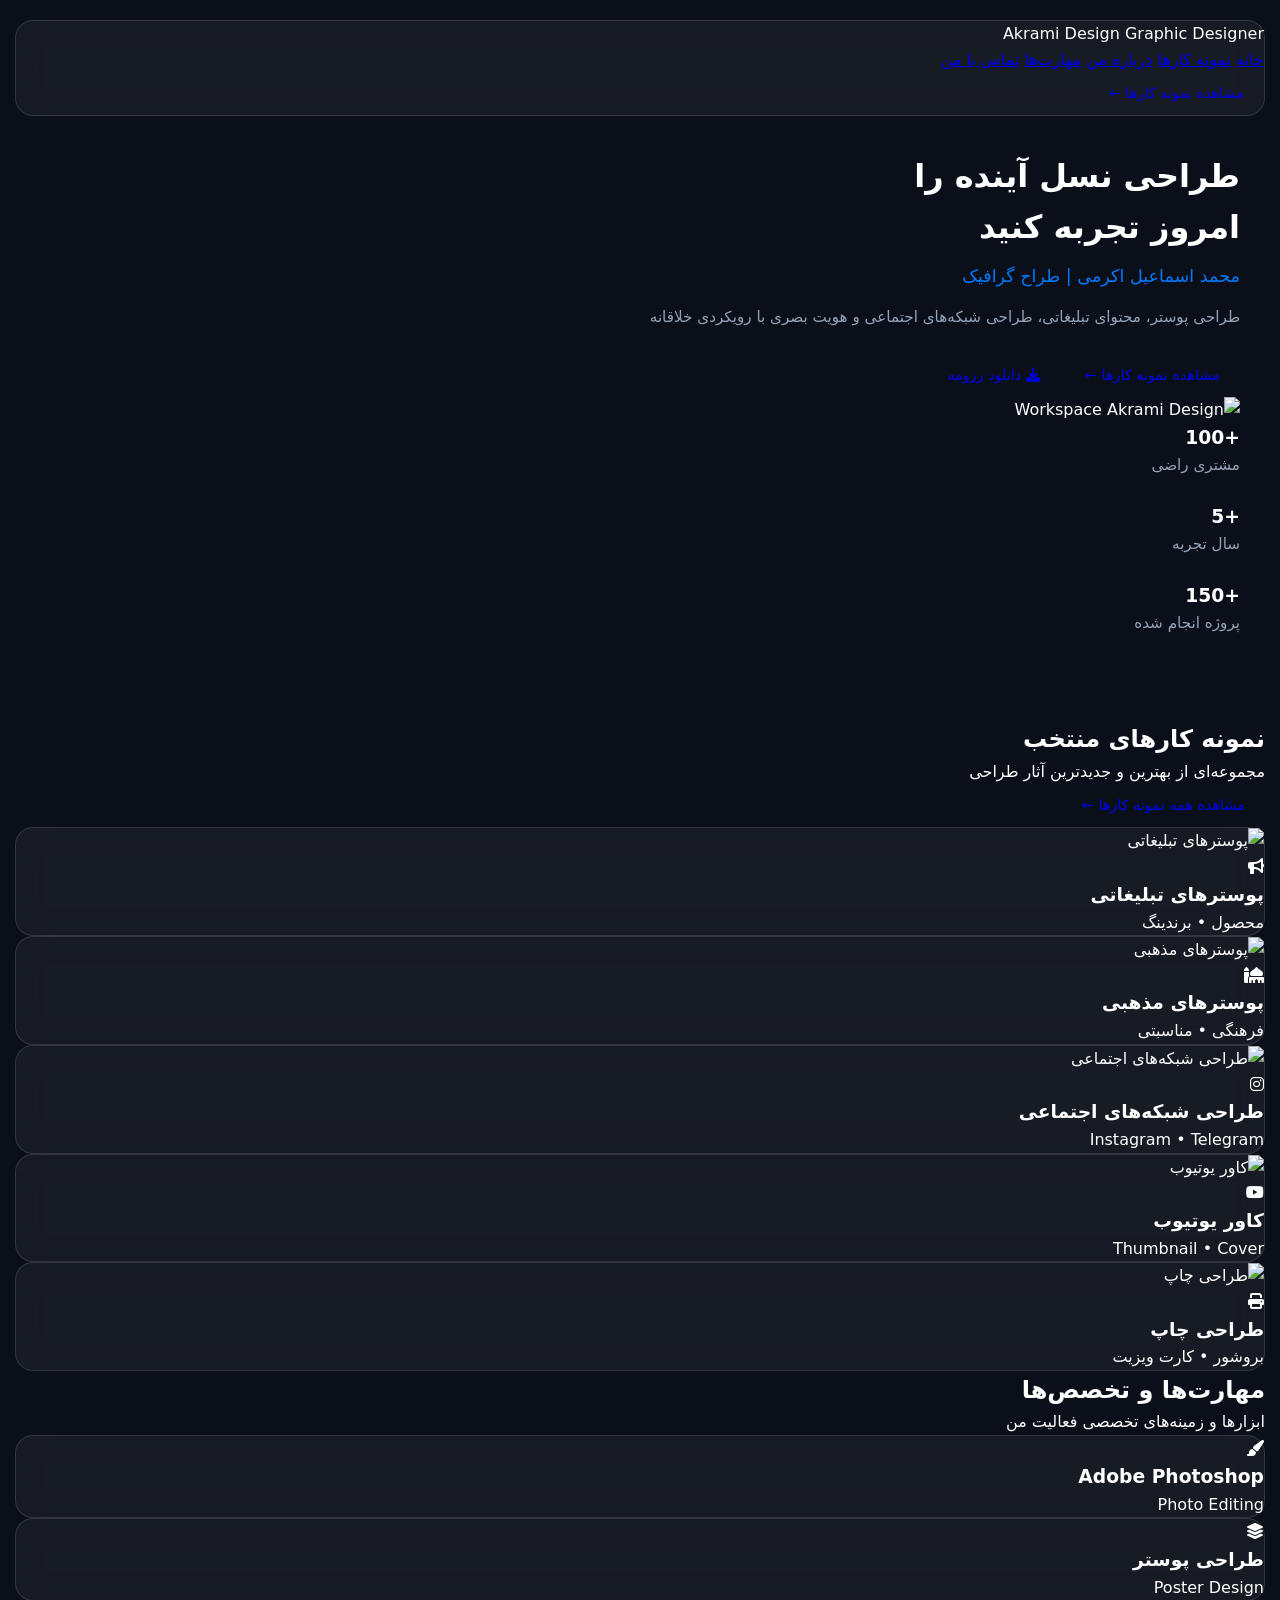
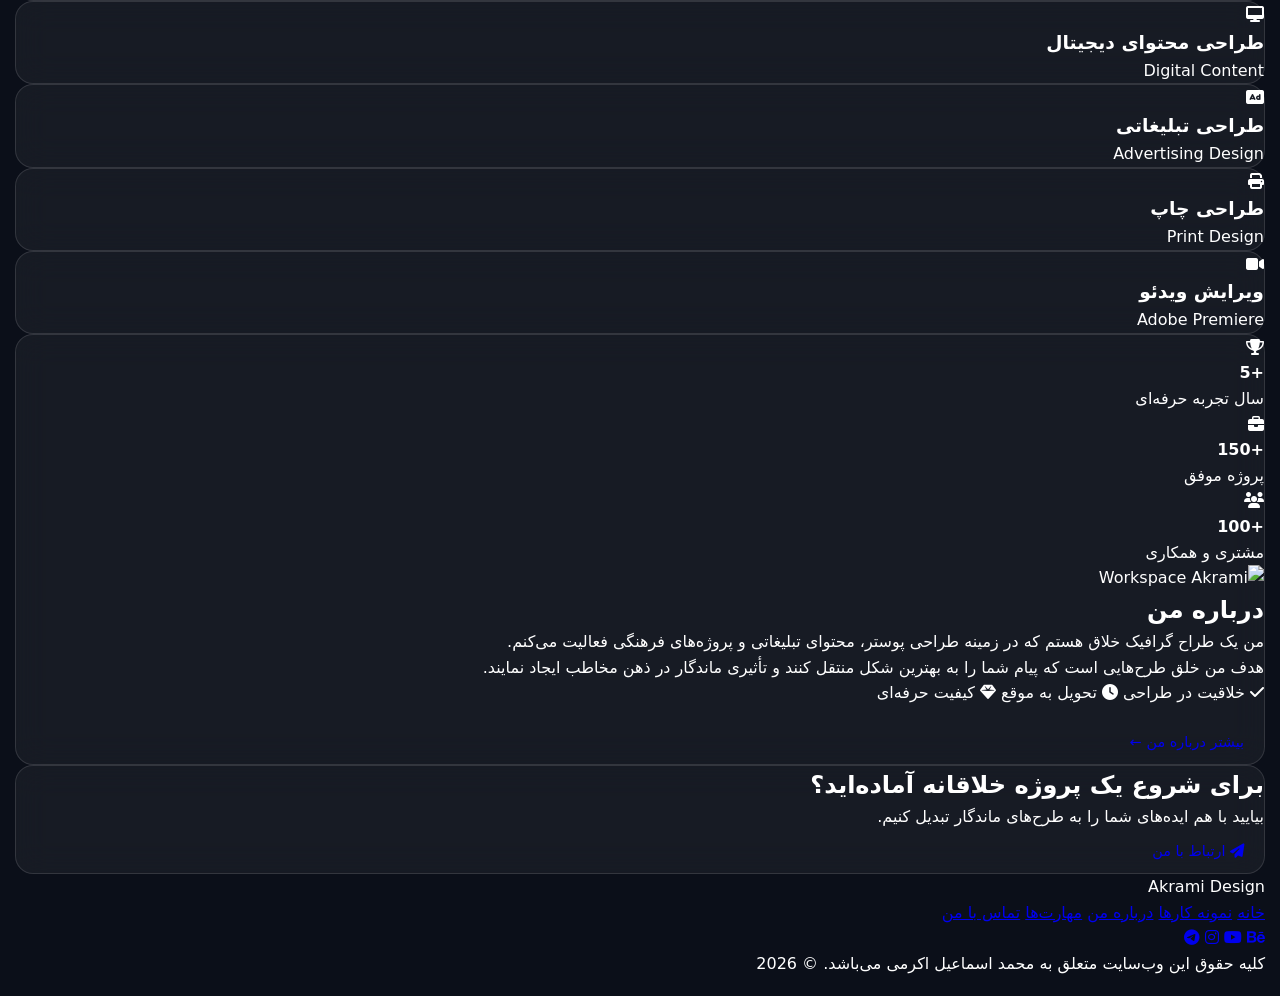
==== commit 2dc9092b: "Update index.html" ====
--- a/New folder (2)/index.html
+++ b/New folder (2)/index.html
@@ -3,70 +3,256 @@
 <head>
     <meta charset="UTF-8">
     <meta name="viewport" content="width=device-width, initial-scale=1.0">
-    <title>محمد اسماعیل اکرمی | طراح UI/UX و گرافیک</title>
+    <title>محمد اسماعیل اکرمی | طراح گرافیک و UI/UX</title>
+    <!-- آیکون‌های FontAwesome برای آیکون‌های کارت‌ها و شبکه‌های اجتماعی -->
+    <link rel="stylesheet" href="https://cdnjs.cloudflare.com/ajax/libs/font-awesome/6.4.0/css/all.min.css">
     <link rel="stylesheet" href="style.css">
 </head>
 <body>
 
-    <!-- پس‌زمینه نوری برای افکت شیشه‌ای -->
-    <div class="bg-glow glow-1"></div>
-    <div class="bg-glow glow-2"></div>
-
-    <div class="container">
-        <!-- هدر و پروفایل -->
-        <header class="hero-section glass-card">
-            <div class="profile-info">
-                <h1>محمد اسماعیل اکرمی</h1>
-                <h2>طراح UI/UX و طراح گرافیک</h2>
-                <p>خلاقیت در طراحی رابط‌های کاربری مدرن، زیبا و مینیمال با تمرکز بر تجربه کاربری استاندارد.</p>
-                <div class="hero-buttons">
-                    <a href="projects.html" class="btn primary-btn">مشاهده نمونه‌کارها</a>
-                    <a href="#contact" class="btn secondary-btn">ارتباط با من</a>
-                </div>
-            </div>
+    <div class="site-wrapper">
+        <!-- هدر و نوبار -->
+        <header class="navbar glass-card">
+            <div class="logo">
+                <span class="logo-accent">Akrami Design</span>
+                <span class="logo-sub">Graphic Designer</span>
+            </div>
+            <nav class="nav-links">
+                <a href="#" class="active">خانه</a>
+                <a href="#portfolio">نمونه کارها</a>
+                <a href="#about">درباره من</a>
+                <a href="#skills">مهارت‌ها</a>
+                <a href="#contact">تماس با من</a>
+            </nav>
+            <a href="projects.html" class="btn btn-orange">مشاهده نمونه کارها ←</a>
         </header>
 
-        <!-- بخش آمار و خلاصه‌کار -->
-        <section class="stats-grid">
-            <div class="stat-card glass-card">
-                <span class="stat-num">+۲۰</span>
-                <span class="stat-title">پروژه موفق</span>
-            </div>
-            <div class="stat-card glass-card">
-                <span class="stat-num">۱۰۰٪</span>
-                <span class="stat-title">رضایت مشتریان</span>
-            </div>
-            <div class="stat-card glass-card">
-                <span class="stat-num">UI/UX</span>
-                <span class="stat-title">تخصص اصلی</span>
-            </div>
-        </section>
-
-        <!-- بخش خدمات -->
-        <section class="services-section">
-            <h2 class="section-title">خدمات من</h2>
-            <div class="services-grid">
-                <div class="service-card glass-card">
-                    <h3>طراحی رابط کاربری (UI)</h3>
-                    <p>طراحی ظاهر اپلیکیشن و وب‌سایت با استایل‌های مدرن مانند Glassmorphism و iOS style.</p>
-                </div>
-                <div class="service-card glass-card">
-                    <h3>تجربه کاربری (UX)</h3>
-                    <p>تحقیق، ساخت وایرفریم و بهبود مسیر کاربر برای افزایش نرخ تبدیل و سادگی استفاده.</p>
-                </div>
-                <div class="service-card glass-card">
-                    <h3>هویت بصری و گرافیک</h3>
-                    <p>طراحی لوگو، پالت رنگی، بنرهای تبلیغاتی و دفترچه برند به‌صورت کاملاً اختصاصی.</p>
-                </div>
-            </div>
-        </section>
-
-        <!-- بخش تماس -->
-        <footer id="contact" class="footer-section glass-card">
-            <h2>ارتباط با من</h2>
-            <p>آماده همکاری در پروژه‌های جدید شما هستم.</p>
-            <div class="contact-links">
-                <a href="projects.html" class="project-link">مشاهده تمام پروژه‌ها ←</a>
+        <!-- بخش هیرو (معرفی) -->
+        <section class="hero-section">
+            <div class="hero-container">
+                <div class="hero-content">
+                    <h1>طراحی نسل آینده را <br><span class="orange-text">امروز</span> تجربه کنید</h1>
+                    <h2 class="hero-subtitle">محمد اسماعیل اکرمی | طراح گرافیک</h2>
+                    <p class="hero-desc">طراحی پوستر، محتوای تبلیغاتی، طراحی شبکه‌های اجتماعی و هویت بصری با رویکردی خلاقانه</p>
+                    <div class="hero-actions">
+                        <a href="projects.html" class="btn btn-orange">مشاهده نمونه کارها ←</a>
+                        <a href="#" class="btn btn-outline"><i class="fa-solid fa-download"></i> دانلود رزومه</a>
+                    </div>
+                </div>
+                <div class="hero-image">
+                    <img src="https://via.placeholder.com/600x400" alt="Workspace Akrami Design">
+                </div>
+            </div>
+
+            <!-- آمار -->
+            <div class="stats-row">
+                <div class="stat-item">
+                    <h3>+100</h3>
+                    <p>مشتری راضی</p>
+                </div>
+                <div class="stat-item">
+                    <h3>+5</h3>
+                    <p>سال تجربه</p>
+                </div>
+                <div class="stat-item">
+                    <h3>+150</h3>
+                    <p>پروژه انجام شده</p>
+                </div>
+            </div>
+        </section>
+
+        <!-- بخش نمونه کارهای منتخب -->
+        <section id="portfolio" class="section">
+            <div class="section-header">
+                <div>
+                    <h2>نمونه کارهای <span class="orange-text">منتخب</span></h2>
+                    <p>مجموعه‌ای از بهترین و جدیدترین آثار طراحی</p>
+                </div>
+                <a href="projects.html" class="btn btn-outline">مشاهده همه نمونه کارها ←</a>
+            </div>
+
+            <div class="portfolio-grid">
+                <!-- کارت ۱ -->
+                <div class="portfolio-card glass-card">
+                    <img src="https://via.placeholder.com/300x400" alt="پوسترهای تبلیغاتی">
+                    <div class="card-overlay">
+                        <div class="card-info">
+                            <i class="fa-solid fa-bullhorn card-icon"></i>
+                            <h3>پوسترهای تبلیغاتی</h3>
+                            <span>محصول • برندینگ</span>
+                        </div>
+                    </div>
+                </div>
+
+                <!-- کارت ۲ -->
+                <div class="portfolio-card glass-card">
+                    <img src="https://via.placeholder.com/300x400" alt="پوسترهای مذهبی">
+                    <div class="card-overlay">
+                        <div class="card-info">
+                            <i class="fa-solid fa-mosque card-icon"></i>
+                            <h3>پوسترهای مذهبی</h3>
+                            <span>فرهنگی • مناسبتی</span>
+                        </div>
+                    </div>
+                </div>
+
+                <!-- کارت ۳ -->
+                <div class="portfolio-card glass-card">
+                    <img src="https://via.placeholder.com/300x400" alt="طراحی شبکه‌های اجتماعی">
+                    <div class="card-overlay">
+                        <div class="card-info">
+                            <i class="fa-brands fa-instagram card-icon"></i>
+                            <h3>طراحی شبکه‌های اجتماعی</h3>
+                            <span>Instagram • Telegram</span>
+                        </div>
+                    </div>
+                </div>
+
+                <!-- کارت ۴ -->
+                <div class="portfolio-card glass-card">
+                    <img src="https://via.placeholder.com/300x400" alt="کاور یوتیوب">
+                    <div class="card-overlay">
+                        <div class="card-info">
+                            <i class="fa-brands fa-youtube card-icon"></i>
+                            <h3>کاور یوتیوب</h3>
+                            <span>Thumbnail • Cover</span>
+                        </div>
+                    </div>
+                </div>
+
+                <!-- کارت ۵ -->
+                <div class="portfolio-card glass-card">
+                    <img src="https://via.placeholder.com/300x400" alt="طراحی چاپ">
+                    <div class="card-overlay">
+                        <div class="card-info">
+                            <i class="fa-solid fa-print card-icon"></i>
+                            <h3>طراحی چاپ</h3>
+                            <span>بروشور • کارت ویزیت</span>
+                        </div>
+                    </div>
+                </div>
+            </div>
+        </section>
+
+        <!-- بخش مهارت‌ها و تخصص‌ها -->
+        <section id="skills" class="section">
+            <div class="section-title-center">
+                <h2>مهارت‌ها و <span class="orange-text">تخصص‌ها</span></h2>
+                <p>ابزارها و زمینه‌های تخصصی فعالیت من</p>
+            </div>
+
+            <div class="skills-grid">
+                <div class="skill-card glass-card">
+                    <i class="fa-solid fa-paint-brush skill-icon"></i>
+                    <h3>Adobe Photoshop</h3>
+                    <span>Photo Editing</span>
+                </div>
+                <div class="skill-card glass-card">
+                    <i class="fa-solid fa-layer-group skill-icon"></i>
+                    <h3>طراحی پوستر</h3>
+                    <span>Poster Design</span>
+                </div>
+                <div class="skill-card glass-card">
+                    <i class="fa-solid fa-desktop skill-icon"></i>
+                    <h3>طراحی محتوای دیجیتال</h3>
+                    <span>Digital Content</span>
+                </div>
+                <div class="skill-card glass-card">
+                    <i class="fa-solid fa-rectangle-ad skill-icon"></i>
+                    <h3>طراحی تبلیغاتی</h3>
+                    <span>Advertising Design</span>
+                </div>
+                <div class="skill-card glass-card">
+                    <i class="fa-solid fa-print skill-icon"></i>
+                    <h3>طراحی چاپ</h3>
+                    <span>Print Design</span>
+                </div>
+                <div class="skill-card glass-card">
+                    <i class="fa-solid fa-video skill-icon"></i>
+                    <h3>ویرایش ویدئو</h3>
+                    <span>Adobe Premiere</span>
+                </div>
+            </div>
+        </section>
+
+        <!-- بخش درباره من -->
+        <section id="about" class="section glass-card about-section">
+            <div class="about-grid">
+                <div class="about-stats">
+                    <div class="about-stat-box">
+                        <i class="fa-solid fa-trophy orange-text"></i>
+                        <div>
+                            <h4>+5</h4>
+                            <p>سال تجربه حرفه‌ای</p>
+                        </div>
+                    </div>
+                    <div class="about-stat-box">
+                        <i class="fa-solid fa-briefcase orange-text"></i>
+                        <div>
+                            <h4>+150</h4>
+                            <p>پروژه موفق</p>
+                        </div>
+                    </div>
+                    <div class="about-stat-box">
+                        <i class="fa-solid fa-users orange-text"></i>
+                        <div>
+                            <h4>+100</h4>
+                            <p>مشتری و همکاری</p>
+                        </div>
+                    </div>
+                </div>
+
+                <div class="about-img">
+                    <img src="https://via.placeholder.com/400x300" alt="Workspace Akrami">
+                </div>
+
+                <div class="about-text">
+                    <h2>درباره <span class="orange-text">من</span></h2>
+                    <p>من یک طراح گرافیک خلاق هستم که در زمینه طراحی پوستر، محتوای تبلیغاتی و پروژه‌های فرهنگی فعالیت می‌کنم.</p>
+                    <p>هدف من خلق طرح‌هایی است که پیام شما را به بهترین شکل منتقل کنند و تأثیری ماندگار در ذهن مخاطب ایجاد نمایند.</p>
+                    
+                    <div class="about-features">
+                        <span><i class="fa-solid fa-check orange-text"></i> خلاقیت در طراحی</span>
+                        <span><i class="fa-solid fa-clock orange-text"></i> تحویل به موقع</span>
+                        <span><i class="fa-solid fa-gem orange-text"></i> کیفیت حرفه‌ای</span>
+                    </div>
+                    
+                    <a href="projects.html" class="btn btn-outline" style="margin-top: 15px;">بیشتر درباره من ←</a>
+                </div>
+            </div>
+        </section>
+
+        <!-- بنر انتهایی (شروع پروژه) -->
+        <section id="contact" class="cta-banner glass-card">
+            <div class="cta-content">
+                <h2>برای شروع یک <span class="orange-text">پروژه خلاقانه</span> آماده‌اید؟</h2>
+                <p>بیایید با هم ایده‌های شما را به طرح‌های ماندگار تبدیل کنیم.</p>
+            </div>
+            <a href="#" class="btn btn-orange"><i class="fa-solid fa-paper-plane"></i> ارتباط با من</a>
+        </section>
+
+        <!-- فوتر -->
+        <footer class="footer">
+            <div class="footer-top">
+                <div class="logo">
+                    <span class="logo-accent">Akrami Design</span>
+                </div>
+                <div class="footer-links">
+                    <a href="#">خانه</a>
+                    <a href="#portfolio">نمونه کارها</a>
+                    <a href="#about">درباره من</a>
+                    <a href="#skills">مهارت‌ها</a>
+                    <a href="#contact">تماس با من</a>
+                </div>
+                <div class="social-links">
+                    <a href="#"><i class="fa-brands fa-behance"></i></a>
+                    <a href="#"><i class="fa-brands fa-youtube"></i></a>
+                    <a href="#"><i class="fa-brands fa-instagram"></i></a>
+                    <a href="#"><i class="fa-brands fa-telegram"></i></a>
+                </div>
+            </div>
+            <div class="footer-bottom">
+                <p>کلیه حقوق این وب‌سایت متعلق به محمد اسماعیل اکرمی می‌باشد. © 2026</p>
             </div>
         </footer>
     </div>
--- a/New folder (2)/style.css
+++ b/New folder (2)/style.css
@@ -1,564 +1,6 @@
-/* ----- استایل‌های پایه ----- */
-:root {
-    --primary-color: #f28633; /* نارنجی */
-    --bg-dark: #000212; /* پس‌زمینه تیره اصلی */
-    --bg-card: #040924; /* پس‌زمینه کارت‌ها */
-    --text-color: #f1f1f1; /* متن روشن */
-    --text-muted: #a0a0a0; /* متن کم‌رنگ */
-    --border-color: rgba(255, 255, 255, 0.1);
-    --body-font: 'Vazirmatn', sans-serif;
-    --transition: all 0.3s ease;
-}
-
-* {
-    margin: 0;
-    padding: 0;
-    box-sizing: border-box;
-    outline: none;
-}
-
-body {
-    background-color: var(--bg-dark);
-    color: var(--text-color);
-    font-family: var(--body-font);
-    font-size: 16px;
-    line-height: 1.8;
-    overflow-x: hidden;
-}
-
-.container {
-    width: 100%;
-    max-width: 1200px;
-    margin: 0 auto;
-    padding: 0 20px;
-}
-
-a {
-    text-decoration: none;
-    color: inherit;
-    transition: var(--transition);
-}
-
-ul {
-    list-style: none;
-}
-
-img {
-    max-width: 100%;
-    height: auto;
-    display: block;
-}
-
-/* ----- تایپوگرافی ----- */
-h1, h2, h3 {
-    font-weight: 700;
-}
-
-.highlight {
-    color: var(--primary-color);
-}
-
-.highlight-title {
-    color: var(--primary-color);
-}
-
-.text-center {
-    text-align: center;
-}
-
-/* ----- دکمه‌ها ----- */
-.btn-primary {
-    background-color: var(--primary-color);
-    color: #fff;
-    padding: 12px 28px;
-    border-radius: 8px;
-    font-weight: 500;
-    display: inline-block;
-    border: none;
-}
-
-.btn-primary:hover {
-    background-color: #d1742a;
-    transform: translateY(-2px);
-}
-
-.btn-secondary {
-    background-color: transparent;
-    color: var(--text-color);
-    padding: 12px 28px;
-    border-radius: 8px;
-    font-weight: 500;
-    display: inline-block;
-    border: 1px solid var(--border-color);
-}
-
-.btn-secondary:hover {
-    background-color: rgba(255, 255, 255, 0.05);
-}
-
-.btn-dark {
-    background-color: var(--bg-card);
-    border: 1px solid var(--border-color);
-    color: var(--text-muted);
-    padding: 10px 20px;
-    border-radius: 30px;
-    font-size: 0.9rem;
-    display: flex;
-    align-items: center;
-}
-
-.btn-link {
-    color: var(--text-muted);
-    font-size: 0.95rem;
-    border: 1px solid var(--border-color);
-    padding: 8px 16px;
-    border-radius: 20px;
-}
-
-/* ----- هدر ----- */
-.main-header {
-    padding: 20px 0;
-    position: absolute;
-    width: 100%;
-    top: 0;
-    z-index: 100;
-    border-bottom: 1px solid var(--border-color);
-}
-
-.header-content {
-    display: flex;
-    justify-content: space-between;
-    align-items: center;
-}
-
-.main-nav ul {
-    display: flex;
-    gap: 30px;
-}
-
-.main-nav a {
-    color: var(--text-muted);
-    font-weight: 400;
-}
-
-.main-nav a:hover, .main-nav a.active {
-    color: var(--primary-color);
-}
-
-.logo img {
-    height: 40px;
-}
-
-/* ----- بخش قهرمان ----- */
-.hero-section {
-    padding: 180px 0 100px;
-    position: relative;
-    /* افزودن افکت سایه نئونی پس‌زمینه */
-    background: radial-gradient(circle at center top, rgba(30, 60, 255, 0.1) 0%, rgba(0,2,18,0) 70%);
-}
-
-.hero-content {
-    display: flex;
-    align-items: center;
-    gap: 50px;
-}
-
-.hero-visual {
-    flex: 1;
-    position: relative;
-}
-
-/* افکت نورانی پشت مانیتور */
-.glowing-elements::after {
-    content: '';
-    position: absolute;
-    top: 50%;
-    left: 50%;
-    transform: translate(-50%, -50%);
-    width: 300px;
-    height: 300px;
-    background-color: rgba(30, 60, 255, 0.3);
-    filter: blur(80px);
-    border-radius: 50%;
-    z-index: -1;
-}
-
-.hero-text {
-    flex: 1;
-    text-align: right;
-}
-
-.hero-text h1 {
-    font-size: 2.8rem;
-    line-height: 1.4;
-    margin-bottom: 20px;
-}
-
-.subtitle {
-    color: var(--text-muted);
-    font-size: 1.1rem;
-    margin-bottom: 15px;
-}
-
-.description {
-    color: var(--text-muted);
-    margin-bottom: 40px;
-    max-width: 500px;
-    margin-left: auto; /* برای راستچین */
-}
-
-.hero-btns {
-    display: flex;
-    gap: 15px;
-    justify-content: flex-start;
-}
-
-.scroll-down {
-    text-align: center;
-    margin-top: 80px;
-    color: var(--text-muted);
-    font-size: 0.9rem;
-}
-
-.scroll-down .icon {
-    display: block;
-    animation: bounce 2s infinite;
-}
-
-@keyframes bounce {
-    0%, 20%, 50%, 80%, 100% {transform: translateY(0);}
-    40% {transform: translateY(-5px);}
-    60% {transform: translateY(-3px);}
-}
-
-/* ----- بخش آمار ----- */
-.stats-section {
-    padding: 60px 0;
-    border-bottom: 1px solid var(--border-color);
-}
-
-.stats-grid {
-    display: flex;
-    justify-content: center;
-    gap: 80px;
-    text-align: center;
-}
-
-.stat-item {
-    display: flex;
-    flex-direction: column;
-    align-items: center;
-}
-
-.stat-number {
-    font-size: 2.2rem;
-    font-weight: 700;
-    line-height: 1;
-}
-
-.stat-label {
-    color: var(--text-muted);
-    font-size: 0.9rem;
-    margin-top: 5px;
-}
-
-/* ----- بخش نمونه کارها ----- */
-.portfolio-section {
-    padding: 100px 0;
-}
-
-.section-header {
-    display: flex;
-    justify-content: space-between;
-    align-items: flex-end;
-    margin-bottom: 50px;
-}
-
-.section-title h2 {
-    font-size: 2rem;
-    margin-bottom: 10px;
-}
-
-.section-title p {
-    color: var(--text-muted);
-}
-
-.portfolio-grid {
-    display: grid;
-    grid-template-columns: repeat(5, 1fr);
-    gap: 20px;
-}
-
-.portfolio-card {
-    background-color: var(--bg-card);
-    border-radius: 12px;
-    overflow: hidden;
-    position: relative;
-    border: 1px solid var(--border-color);
-}
-
-.portfolio-card img {
-    width: 100%;
-    height: 300px; /* تنظیم ارتفاع ثابت برای هماهنگی */
-    object-fit: cover;
-}
-
-.portfolio-card-info {
-    position: absolute;
-    bottom: 0;
-    width: 100%;
-    padding: 15px;
-    background: linear-gradient(to top, rgba(4,9,36, 1), rgba(4,9,36, 0.8));
-    display: flex;
-    flex-direction: column;
-    padding-left: 50px; /* فضا برای آیکون */
-}
-
-.portfolio-title {
-    font-size: 0.95rem;
-    font-weight: 500;
-}
-
-.portfolio-category {
-    color: var(--text-muted);
-    font-size: 0.8rem;
-}
-
-.portfolio-icon {
-    position: absolute;
-    left: 15px;
-    bottom: 15px;
-    color: var(--text-muted);
-    font-size: 1.2rem;
-}
-
-/* استایل خاص برای کارت‌های بلندتر (اگر نیاز بود در طرح واقعی) */
-.portfolio-card:nth-child(2), .portfolio-card:nth-child(4) {
-    grid-row: span 1;
-}
-
-/* ----- بخش مهارت‌ها ----- */
-.skills-section {
-    padding: 100px 0;
-    border-bottom: 1px solid var(--border-color);
-}
-
-.skills-grid {
-    display: grid;
-    grid-template-columns: repeat(6, 1fr);
-    gap: 20px;
-    margin-top: 50px;
-}
-
-.skill-item {
-    background-color: var(--bg-card);
-    border-radius: 12px;
-    padding: 30px;
-    text-align: center;
-    border: 1px solid var(--border-color);
-    display: flex;
-    flex-direction: column;
-    align-items: center;
-}
-
-.skill-icon {
-    height: 40px;
-    margin-bottom: 15px;
-}
-
-.skill-name {
-    font-weight: 500;
-    font-size: 0.95rem;
-}
-
-.skill-desc {
-    color: var(--text-muted);
-    font-size: 0.8rem;
-}
-
-/* ----- بخش درباره من ----- */
-.about-section {
-    padding: 100px 0;
-}
-
-.about-content {
-    display: flex;
-    gap: 50px;
-    align-items: center;
-}
-
-.about-visual {
-    flex: 1;
-}
-
-.about-visual img {
-    border-radius: 12px;
-    border: 1px solid var(--border-color);
-}
-
-.about-text {
-    flex: 1;
-    text-align: right;
-}
-
-.about-text h2 {
-    margin-bottom: 20px;
-}
-
-.about-text p {
-    color: var(--text-muted);
-    margin-bottom: 30px;
-}
-
-.about-features {
-    display: flex;
-    gap: 20px;
-    margin-bottom: 30px;
-}
-
-.feat-item {
-    font-size: 0.9rem;
-    display: flex;
-    align-items: center;
-    gap: 5px;
-}
-
-.feat-icon {
-    color: var(--primary-color);
-}
-
-.about-stats-small {
-    display: flex;
-    gap: 30px;
-    margin-bottom: 40px;
-    border-top: 1px solid var(--border-color);
-    padding-top: 30px;
-}
-
-.stat-small {
-    font-size: 0.9rem;
-    display: flex;
-    align-items: center;
-    gap: 5px;
-    color: var(--text-muted);
-}
-
-/* ----- بخش فراخوان ----- */
-.cta-section {
-    padding: 50px 0 100px;
-}
-
-.cta-box {
-    background-color: var(--bg-card);
-    border-radius: 12px;
-    padding: 50px;
-    text-align: center;
-    position: relative;
-    overflow: hidden;
-    border: 1px solid var(--border-color);
-}
-
-.cta-box h2 {
-    font-size: 2rem;
-    margin-bottom: 15px;
-    position: relative;
-    z-index: 1;
-}
-
-.cta-box p {
-    color: var(--text-muted);
-    margin-bottom: 30px;
-    position: relative;
-    z-index: 1;
-}
-
-.cta-btn {
-    position: relative;
-    z-index: 1;
-}
-
-.cta-wave {
-    position: absolute;
-    bottom: 0;
-    left: 0;
-    width: 100%;
-    height: 100px;
-    background: radial-gradient(circle at 100% 100%, rgba(30, 60, 255, 0.4) 0%, rgba(4,9,36,0) 80%);
-    z-index: 0;
-}
-
-/* ----- فوتر ----- */
-.main-footer {
-    padding: 50px 0 20px;
-    background-color: #01020d;
-}
-
-.footer-content {
-    display: flex;
-    justify-content: space-between;
-    align-items: center;
-    border-bottom: 1px solid var(--border-color);
-    padding-bottom: 40px;
-    margin-bottom: 20px;
-}
-
-.footer-nav ul {
-    display: flex;
-    gap: 25px;
-}
-
-.footer-nav a {
-    color: var(--text-muted);
-    font-size: 0.9rem;
-}
-
-.social-links {
-    display: flex;
-    gap: 15px;
-    font-size: 1.2rem;
-    color: var(--text-muted);
-}
-
-.social-links a:hover {
-    color: var(--primary-color);
-}
-
-.copyright {
-    text-align: center;
-    color: var(--text-muted);
-    font-size: 0.8rem;
-}
-
-/* ----- ریسپانسیو گوشی ----- */
-@media (max-width: 992px) {
-    .main-nav ul, .hero-content, .stats-grid, .portfolio-grid, .skills-grid, .about-content, .footer-content {
-        flex-direction: column;
-        gap: 30px;
-        text-align: center;
-    }
-    
-    .portfolio-grid {
-        grid-template-columns: repeat(2, 1fr);
-    }
-    
-    .skills-grid {
-        grid-template-columns: repeat(3, 1fr);
-    }
-    
-    .hero-btns, .about-features, .about-stats-small {
-        justify-content: center;
-    }
-    
-    .section-header {
-        flex-direction: column-reverse;
-        align-items: center;
-        gap: 20px;
-    }
-}
 /* ==========================================
-   استایل‌های صفحه نمونه‌کارها (با پشتیبانی کامل موبایل)
+   تنظیمات پایه و متغیرهای رنگی
    ========================================== */
-
 :root {
     --bg-color: #0b0f19;
     --card-bg: rgba(255, 255, 255, 0.05);
@@ -580,12 +22,13 @@
     background-color: var(--bg-color);
     color: var(--text-primary);
     min-height: 100vh;
-    padding: 15px;
+    padding: 20px 15px;
     overflow-x: hidden;
     position: relative;
-}
-
-/* پس‌زمینه‌های نوری */
+    line-height: 1.6;
+}
+
+/* پس‌زمینه‌های نوری برای ایجاد افکت شیشه‌ای */
 .bg-glow {
     position: fixed;
     width: 250px;
@@ -599,23 +42,151 @@
 .glow-2 { bottom: -40px; left: -40px; background: rgba(142, 68, 173, 0.2); }
 
 .container {
-    max-width: 1100px;
+    max-width: 1000px;
     margin: 0 auto;
     width: 100%;
 }
 
-/* استایل کارت شیشه‌ای */
+/* استایل عمومی کارت‌های شیشه‌ای */
 .glass-card {
     background: var(--card-bg);
     backdrop-filter: var(--glass-blur);
     -webkit-backdrop-filter: var(--glass-blur);
     border: 1px solid var(--card-border);
-    border-radius: 16px;
-}
-
-/* هدر */
+    border-radius: 18px;
+}
+
+/* ==========================================
+   صفحه اصلی (index.html)
+   ========================================== */
+.hero-section {
+    padding: 35px 25px;
+    margin-bottom: 25px;
+    text-align: right;
+}
+
+.hero-section h1 {
+    font-size: 2rem;
+    margin-bottom: 8px;
+}
+
+.hero-section h2 {
+    font-size: 1.1rem;
+    color: var(--accent-color);
+    font-weight: 500;
+    margin-bottom: 15px;
+}
+
+.hero-section p {
+    color: var(--text-secondary);
+    max-width: 600px;
+    margin-bottom: 25px;
+    font-size: 0.95rem;
+}
+
+.hero-buttons {
+    display: flex;
+    gap: 12px;
+    flex-wrap: wrap;
+}
+
+.btn {
+    padding: 10px 20px;
+    border-radius: 12px;
+    text-decoration: none;
+    font-size: 0.9rem;
+    font-weight: 500;
+    transition: all 0.3s ease;
+    display: inline-block;
+    text-align: center;
+}
+
+.primary-btn {
+    background: var(--accent-color);
+    color: #fff;
+}
+
+.secondary-btn {
+    background: rgba(255, 255, 255, 0.08);
+    color: var(--text-primary);
+    border: 1px solid var(--card-border);
+}
+
+/* کارت‌های آمار */
+.stats-grid {
+    display: grid;
+    grid-template-columns: repeat(auto-fit, minmax(200px, 1fr));
+    gap: 15px;
+    margin-bottom: 30px;
+}
+
+.stat-card {
+    padding: 20px;
+    text-align: center;
+}
+
+.stat-num {
+    display: block;
+    font-size: 1.8rem;
+    font-weight: bold;
+    color: var(--accent-color);
+}
+
+.stat-title {
+    font-size: 0.85rem;
+    color: var(--text-secondary);
+}
+
+/* بخش خدمات */
+.section-title {
+    font-size: 1.4rem;
+    margin-bottom: 15px;
+    padding-right: 5px;
+}
+
+.services-grid {
+    display: grid;
+    grid-template-columns: repeat(auto-fit, minmax(260px, 1fr));
+    gap: 20px;
+    margin-bottom: 30px;
+}
+
+.service-card {
+    padding: 22px;
+}
+
+.service-card h3 {
+    font-size: 1.1rem;
+    margin-bottom: 10px;
+}
+
+.service-card p {
+    color: var(--text-secondary);
+    font-size: 0.85rem;
+    line-height: 1.5;
+}
+
+.footer-section {
+    padding: 30px;
+    text-align: center;
+}
+
+.footer-section h2 {
+    font-size: 1.3rem;
+    margin-bottom: 8px;
+}
+
+.footer-section p {
+    color: var(--text-secondary);
+    margin-bottom: 15px;
+    font-size: 0.9rem;
+}
+
+/* ==========================================
+   صفحه نمونه‌کارها (projects.html)
+   ========================================== */
 .page-header {
-    padding: 20px;
+    padding: 25px;
     margin-bottom: 20px;
 }
 
@@ -628,18 +199,15 @@
 }
 
 .page-header h1 {
-    font-size: 1.5rem;
+    font-size: 1.6rem;
     margin-bottom: 6px;
-    word-break: break-word;
 }
 
 .page-header p {
     color: var(--text-secondary);
     font-size: 0.9rem;
-    line-height: 1.4;
-}
-
-/* فیلترها */
+}
+
 .filter-container {
     display: flex;
     gap: 8px;
@@ -648,18 +216,18 @@
     overflow-x: auto;
     white-space: nowrap;
     -webkit-overflow-scrolling: touch;
-    scrollbar-width: none; /* مخفی کردن اسکرول‌بار در فایرفاکس */
+    scrollbar-width: none;
 }
 
 .filter-container::-webkit-scrollbar {
-    display: none; /* مخفی کردن اسکرول‌بار در کروم و سافاری */
+    display: none;
 }
 
 .filter-btn {
     background: transparent;
     border: 1px solid transparent;
     color: var(--text-secondary);
-    padding: 8px 14px;
+    padding: 8px 16px;
     border-radius: 10px;
     cursor: pointer;
     transition: all 0.2s ease;
@@ -673,24 +241,20 @@
     border-color: rgba(255, 255, 255, 0.15);
 }
 
-/* شبکه کارت‌ها */
 .projects-grid {
     display: grid;
     grid-template-columns: repeat(auto-fill, minmax(280px, 1fr));
     gap: 20px;
-    width: 100%;
 }
 
 .project-card {
     overflow: hidden;
-    transition: transform 0.3s ease, border-color 0.3s ease;
 }
 
 .card-image {
     position: relative;
     width: 100%;
     height: 180px;
-    overflow: hidden;
 }
 
 .card-image img {
@@ -712,7 +276,7 @@
 }
 
 .card-content {
-    padding: 16px;
+    padding: 18px;
 }
 
 .card-content h3 {
@@ -723,7 +287,6 @@
 .card-content p {
     color: var(--text-secondary);
     font-size: 0.85rem;
-    line-height: 1.5;
     margin-bottom: 12px;
 }
 
@@ -735,32 +298,36 @@
 }
 
 /* ==========================================
-   استایل‌های اختصاصی برای صفحه نمایش موبایل
+   استایل‌های اختصاصی موبایل (Media Queries)
    ========================================== */
 @media (max-width: 600px) {
     body {
         padding: 10px;
     }
 
-    .page-header {
-        padding: 16px;
-        border-radius: 12px;
-    }
-
-    .page-header h1 {
-        font-size: 1.3rem;
-    }
-
-    .projects-grid {
-        grid-template-columns: 1fr; /* تک ستونه شدن تمام کارت‌ها در موبایل */
-        gap: 15px;
+    .hero-section {
+        padding: 20px 15px;
+    }
+
+    .hero-section h1 {
+        font-size: 1.5rem;
+    }
+
+    .hero-buttons {
+        flex-direction: column;
+        width: 100%;
+    }
+
+    .btn {
+        width: 100%;
+    }
+
+    .stats-grid, .services-grid, .projects-grid {
+        grid-template-columns: 1fr; /* تمام شبکه‌ها در موبایل ۱ ستونه می‌شوند */
+        gap: 12px;
     }
 
     .glass-card {
-        border-radius: 12px;
-    }
-
-    .card-image {
-        height: 160px;
-    }
-}
+        border-radius: 14px;
+    }
+}
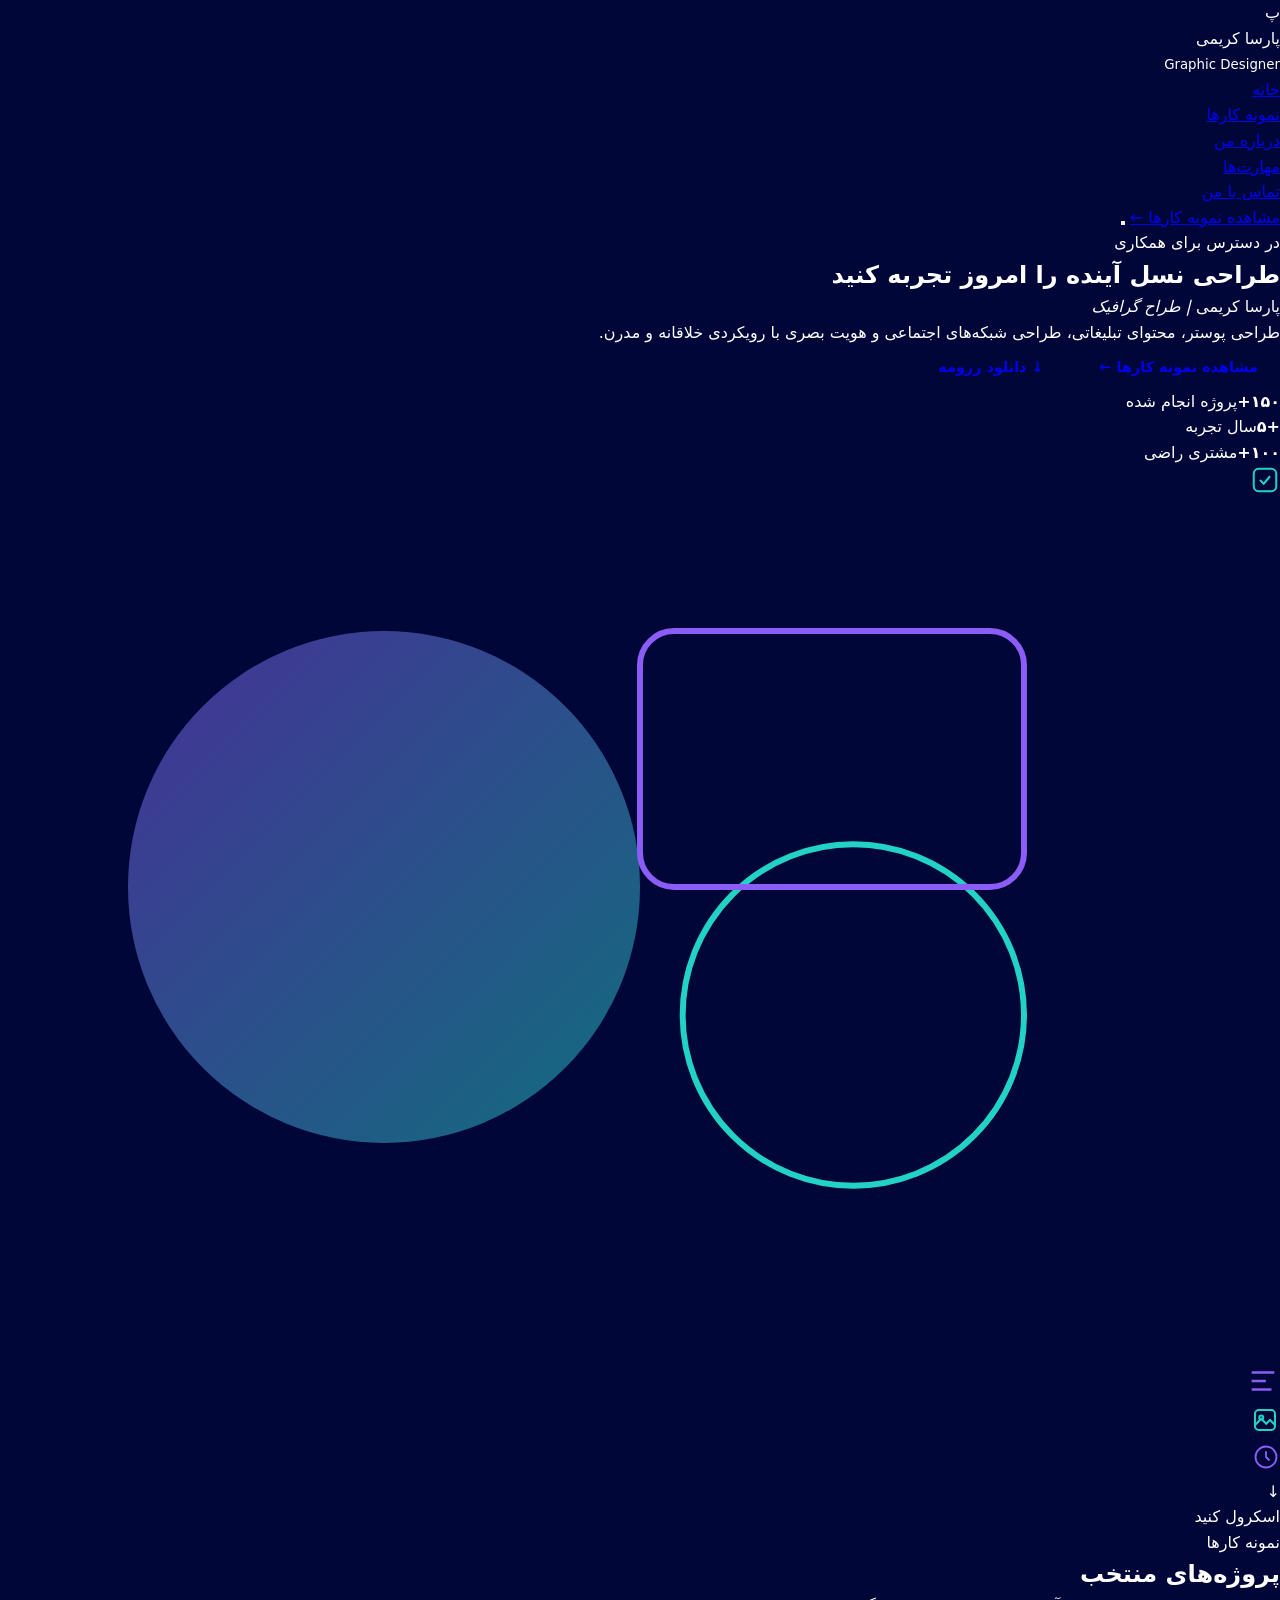
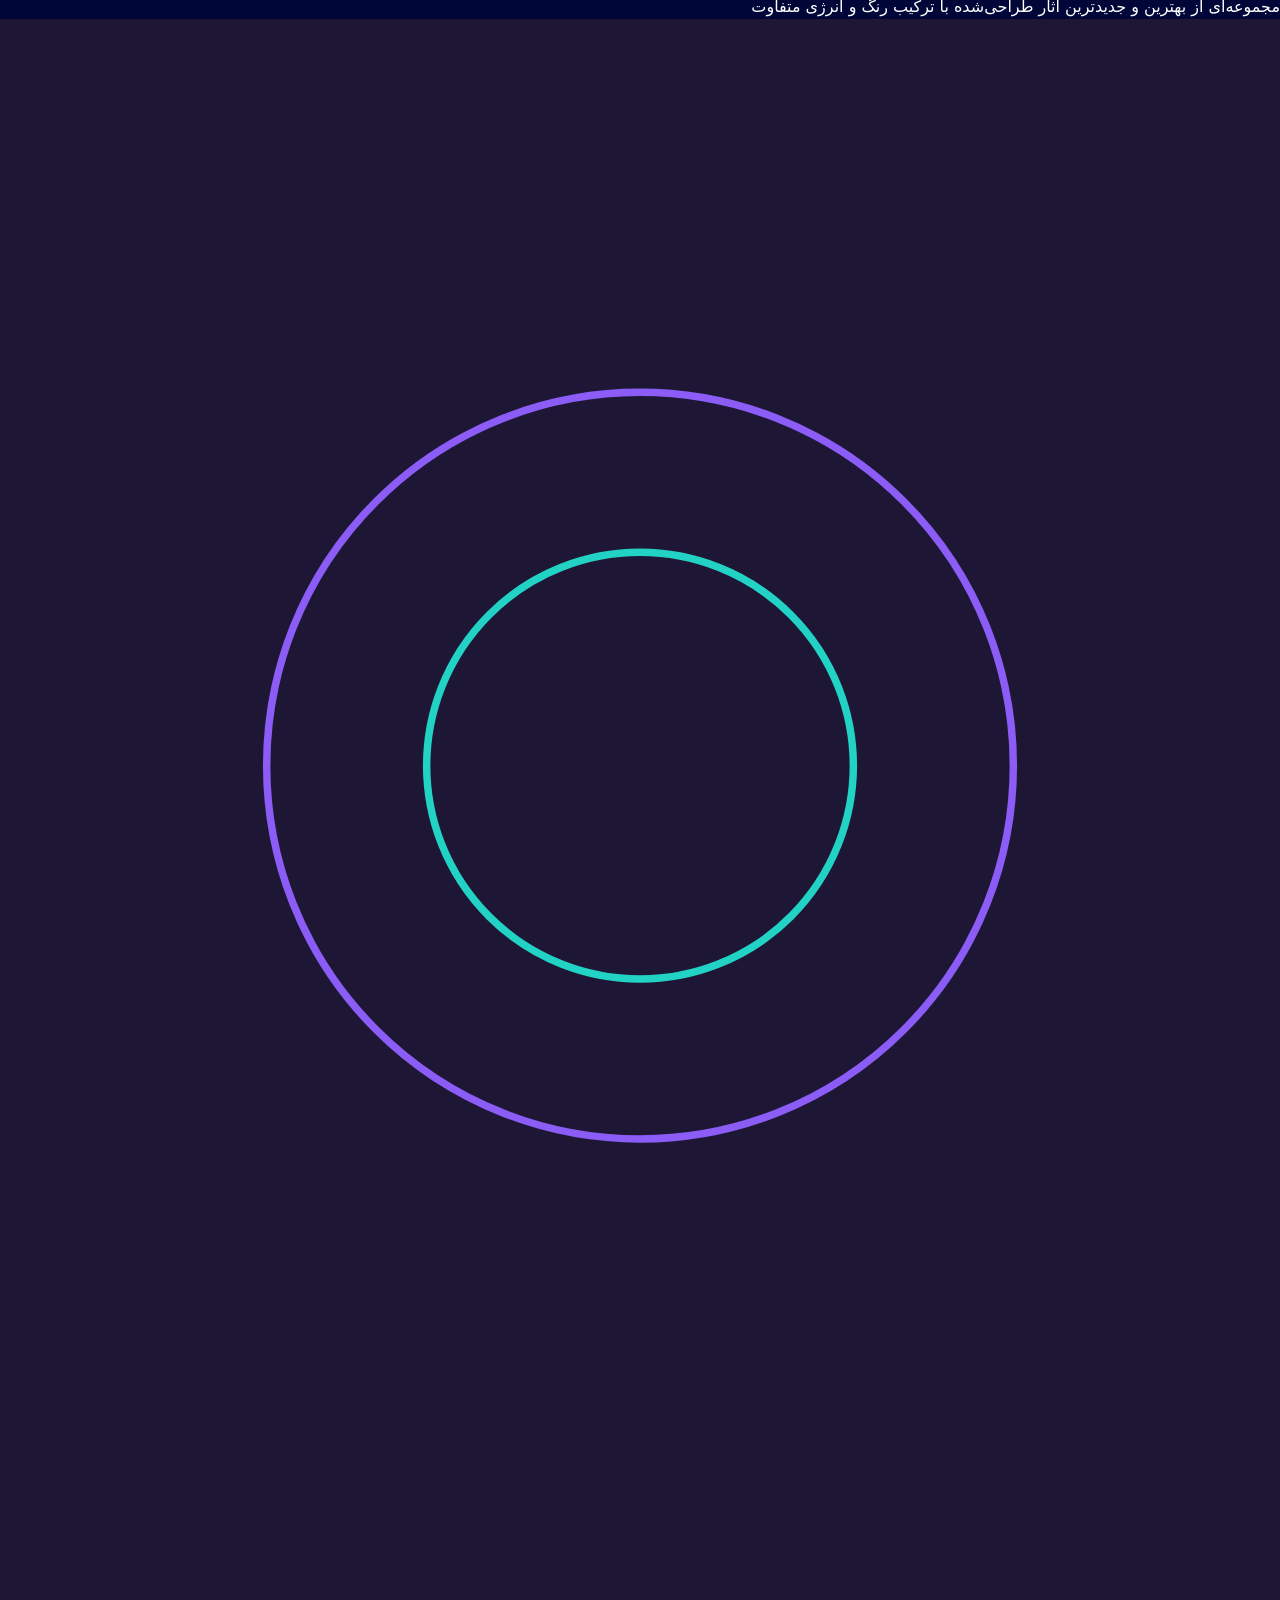
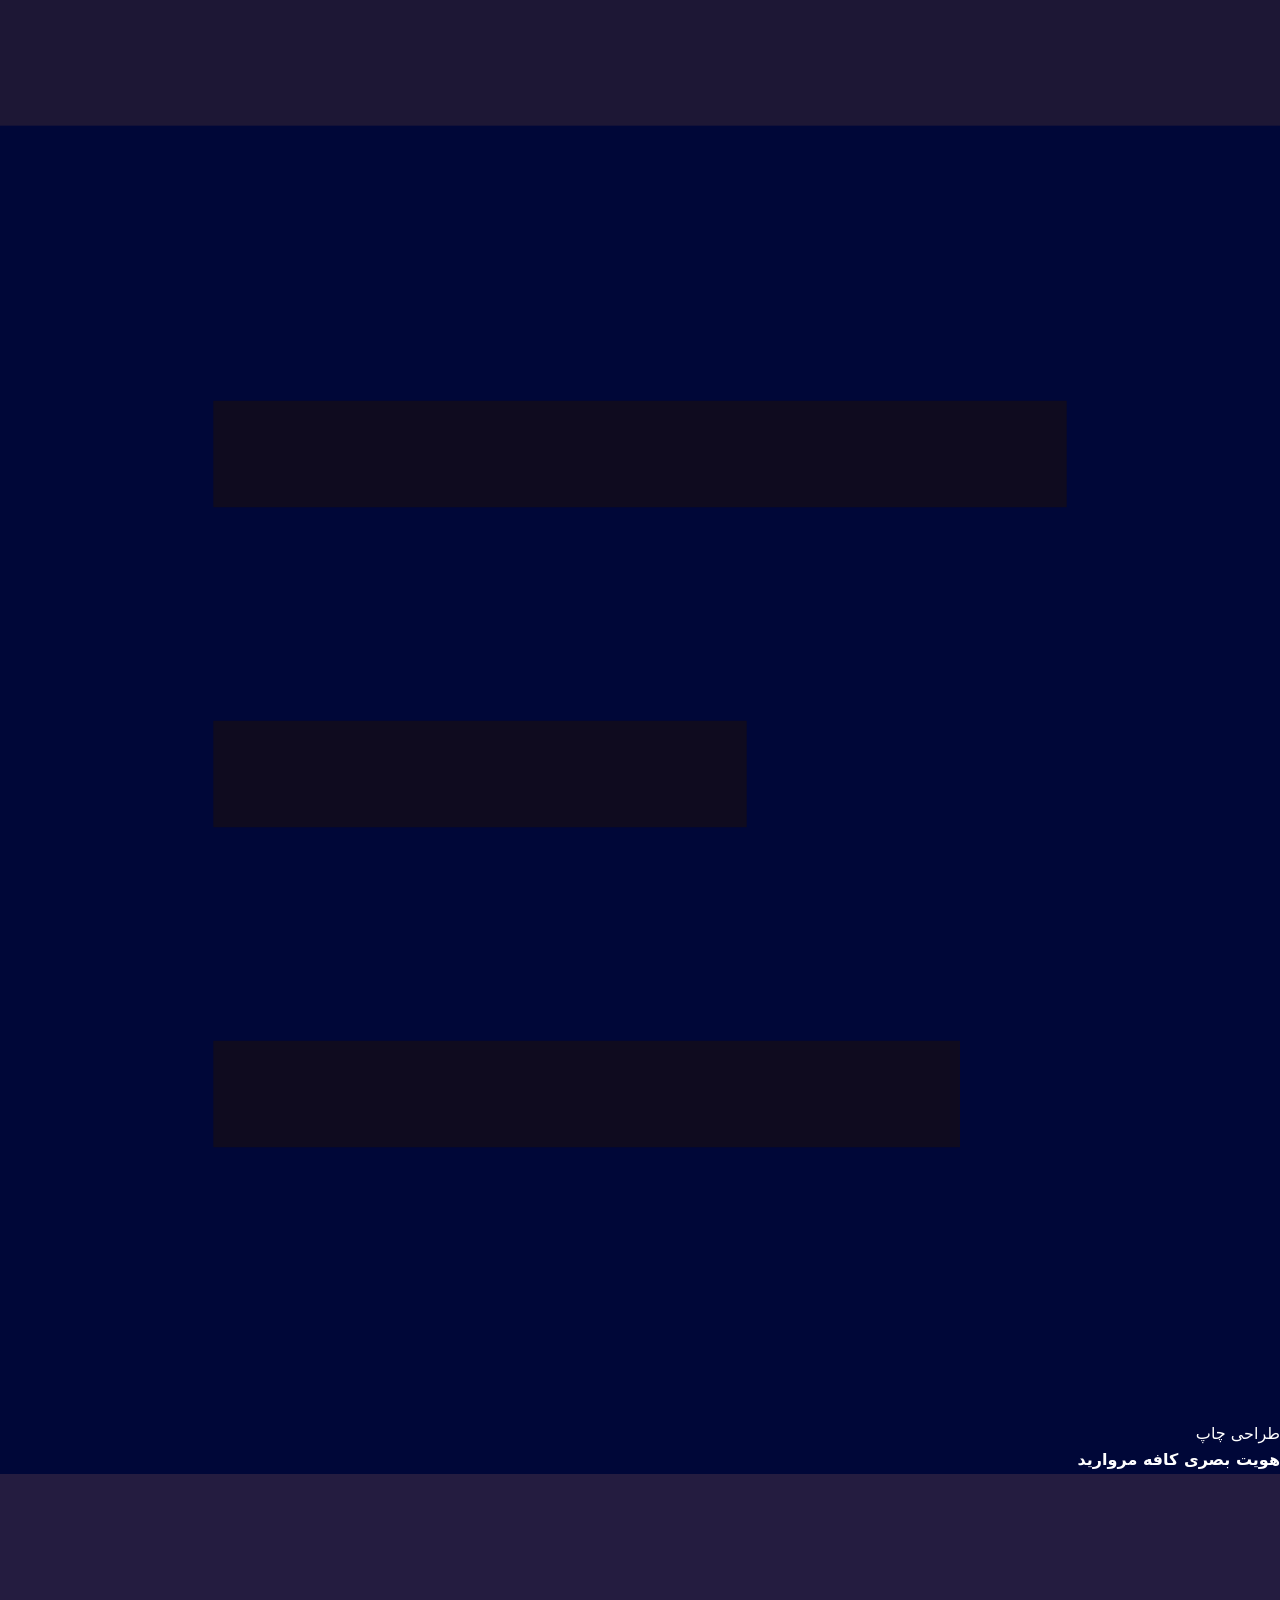
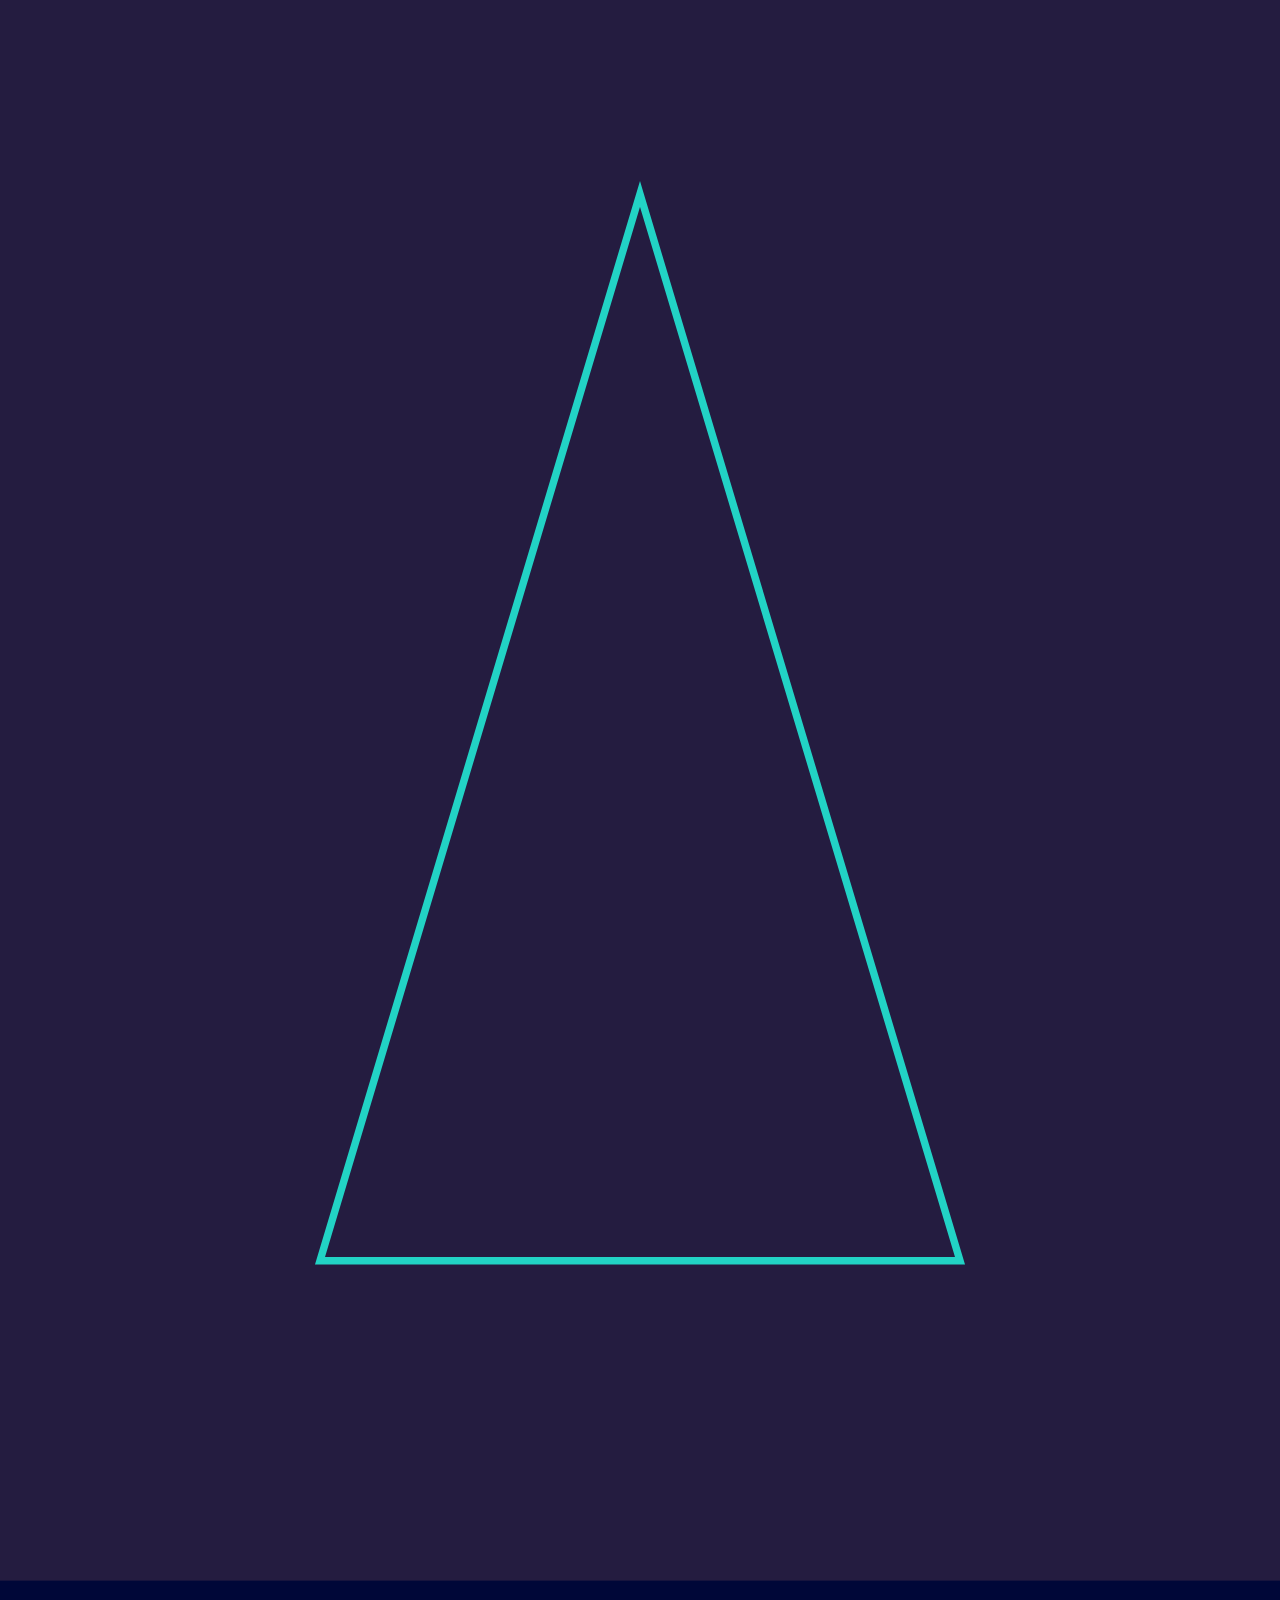
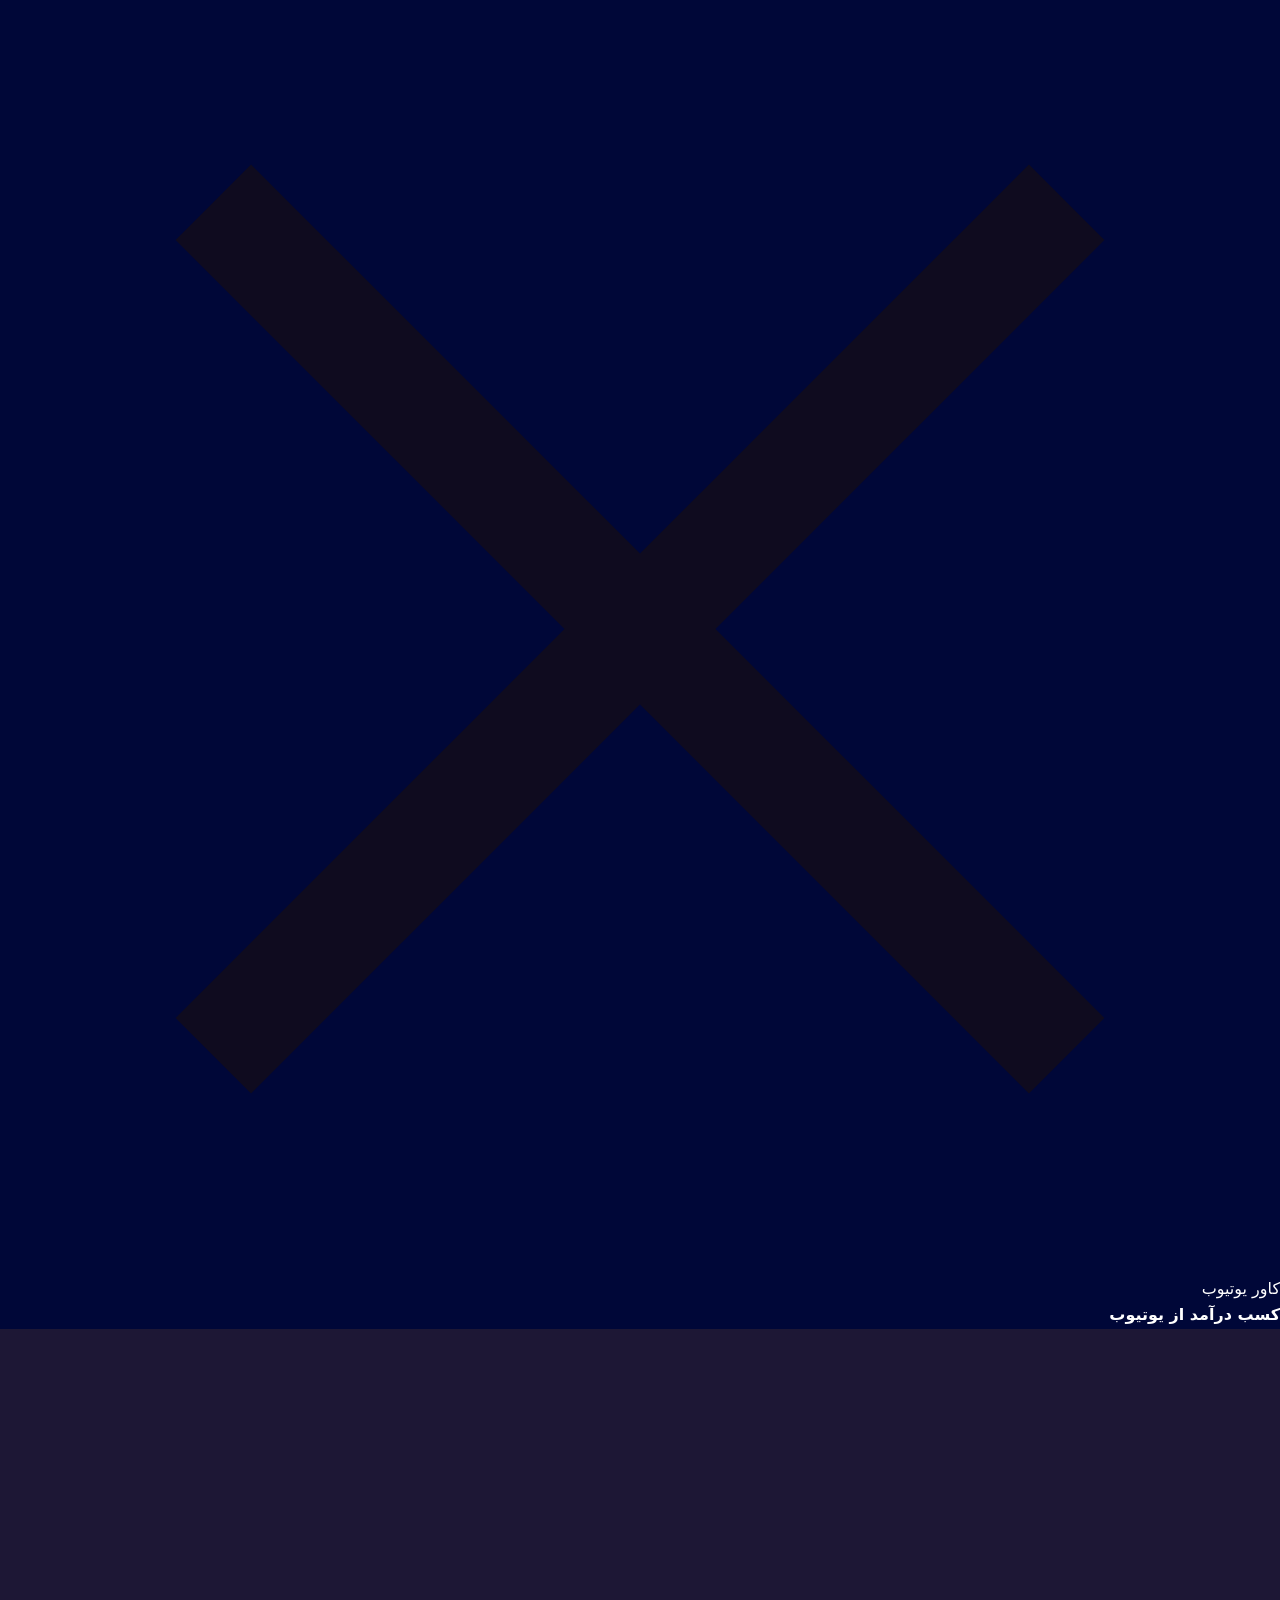
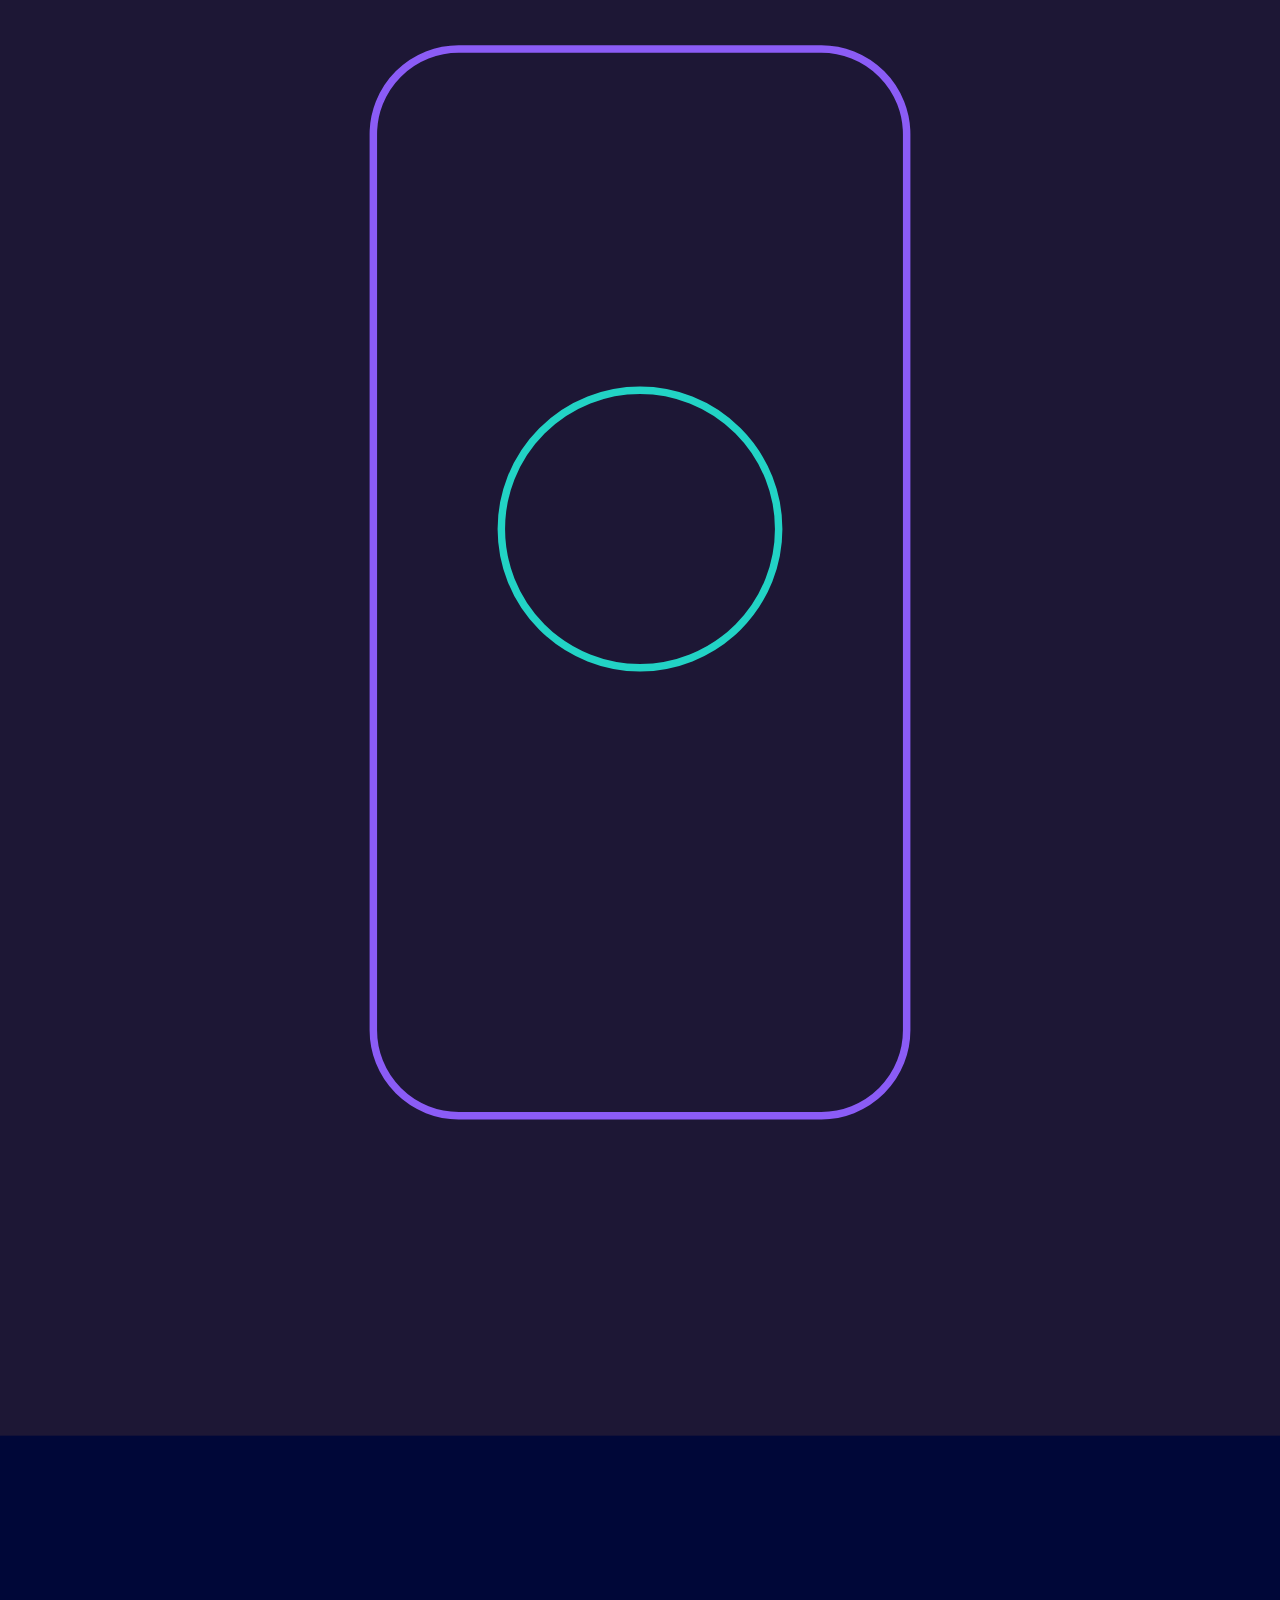
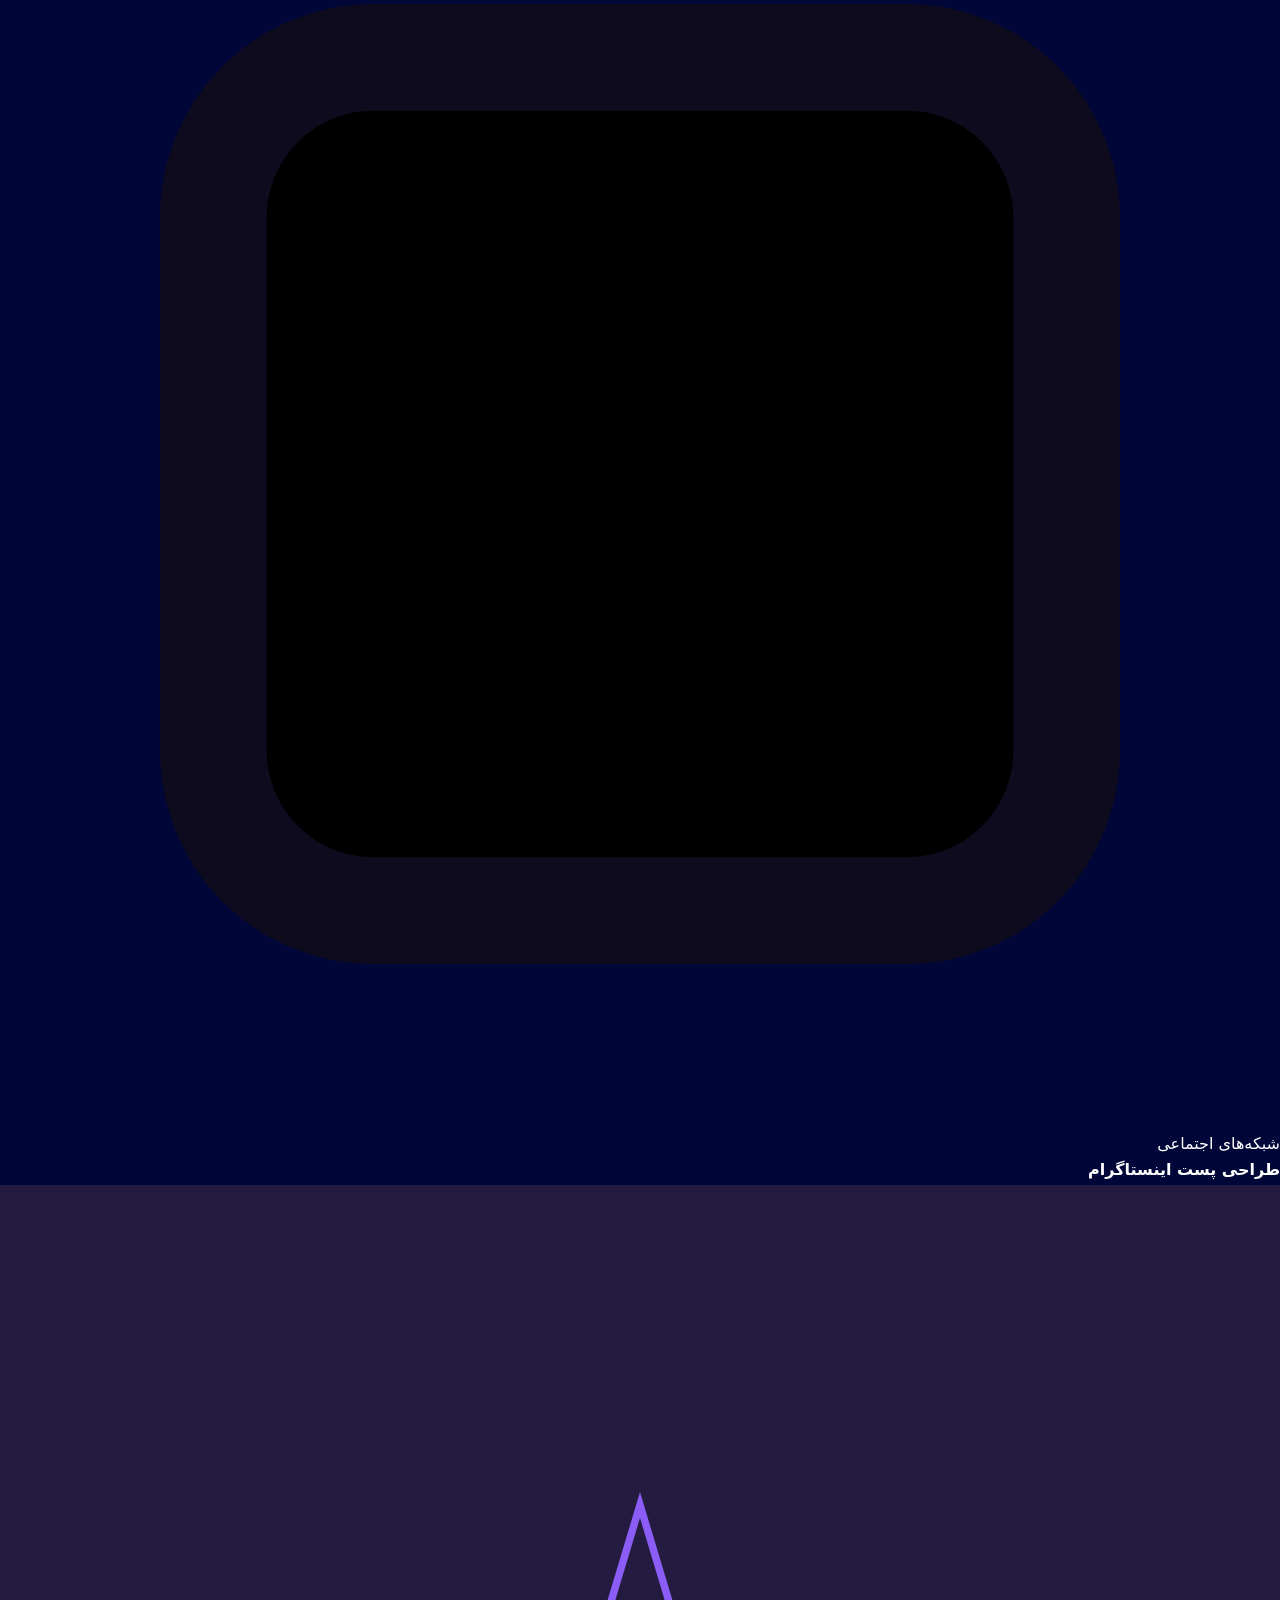
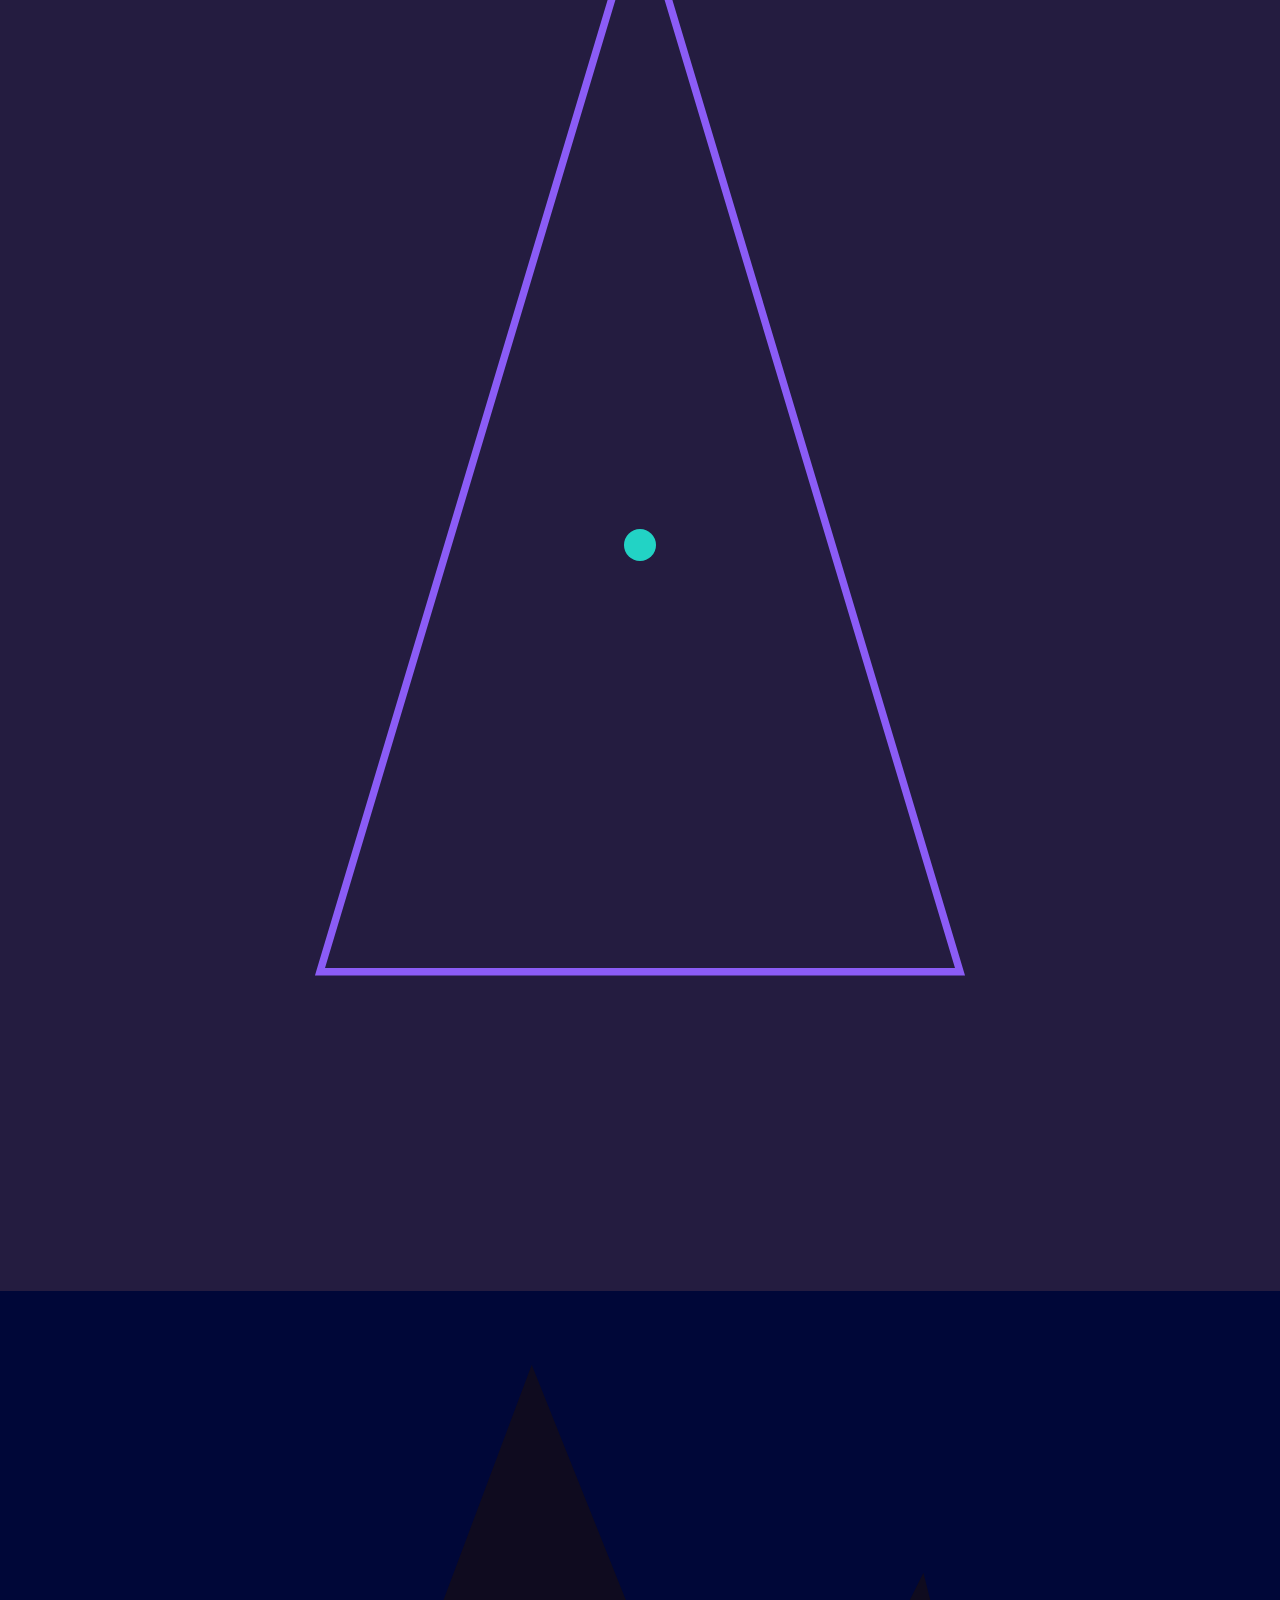
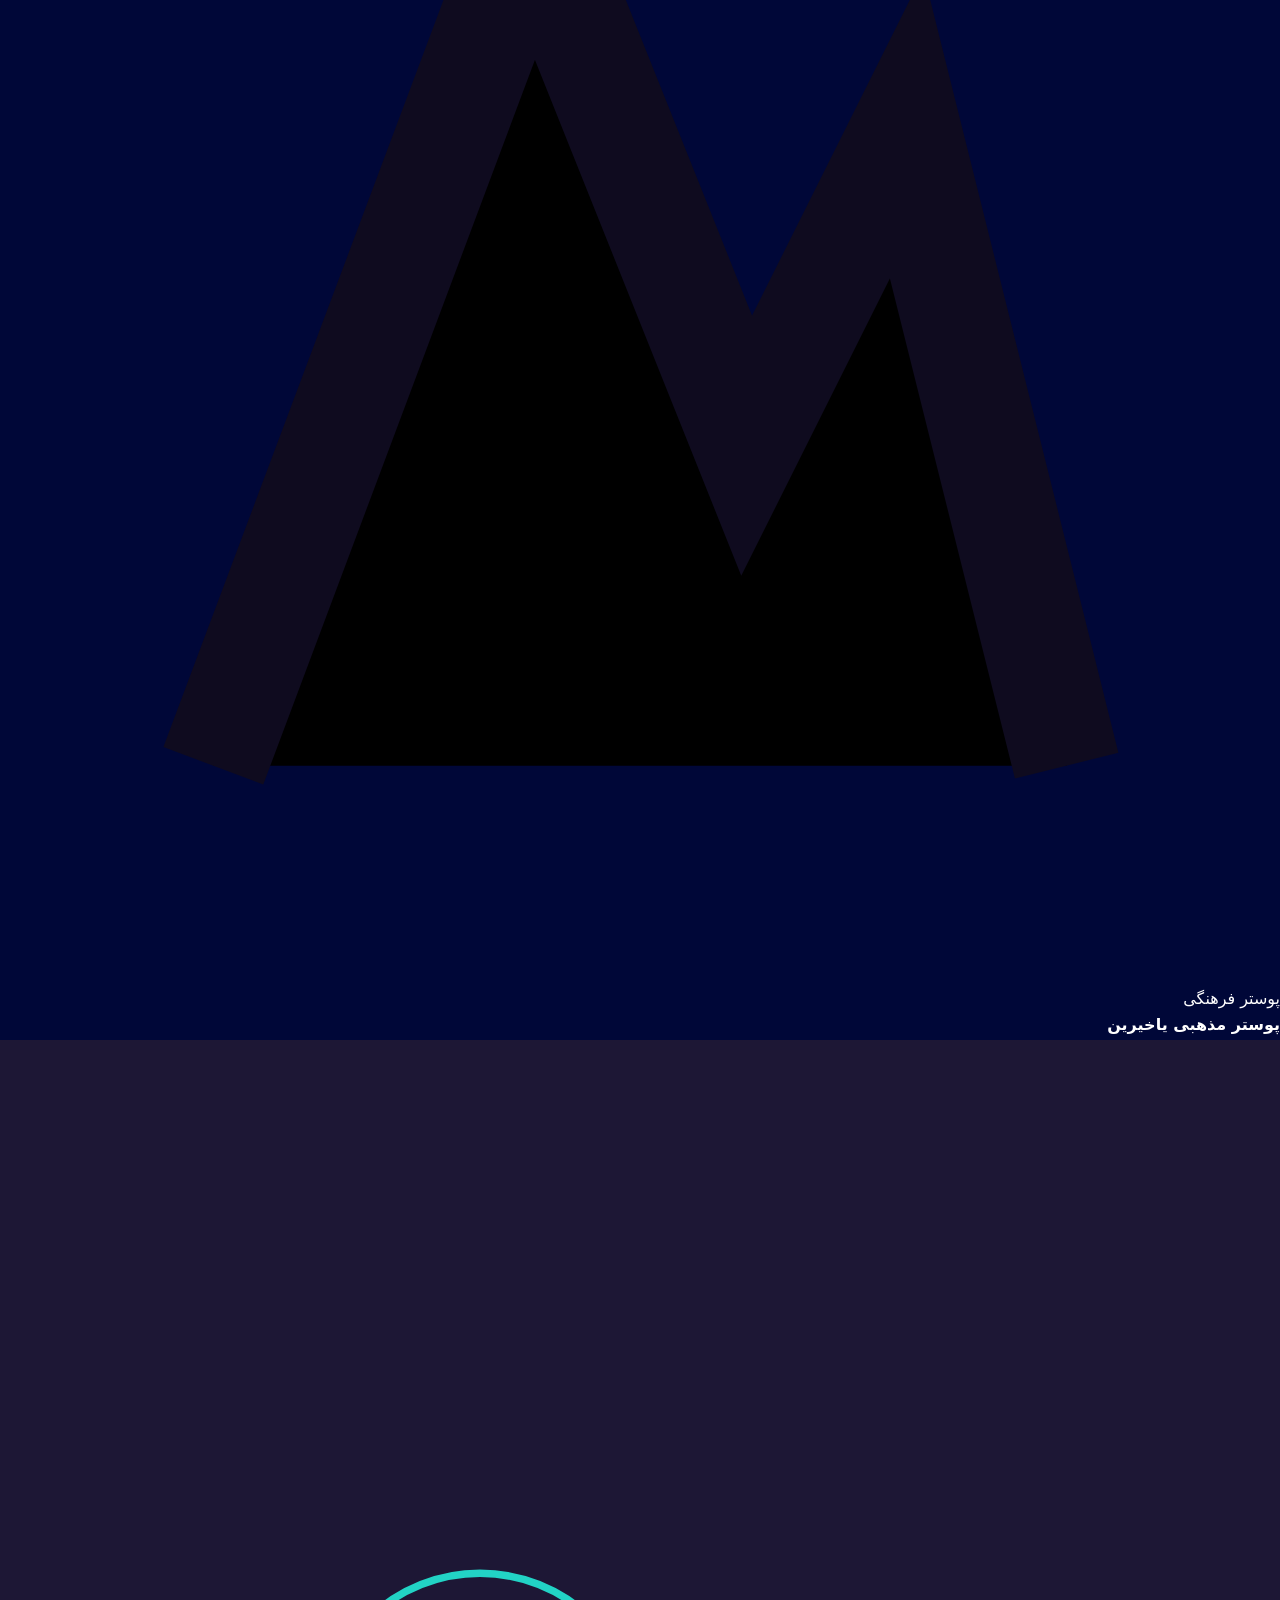
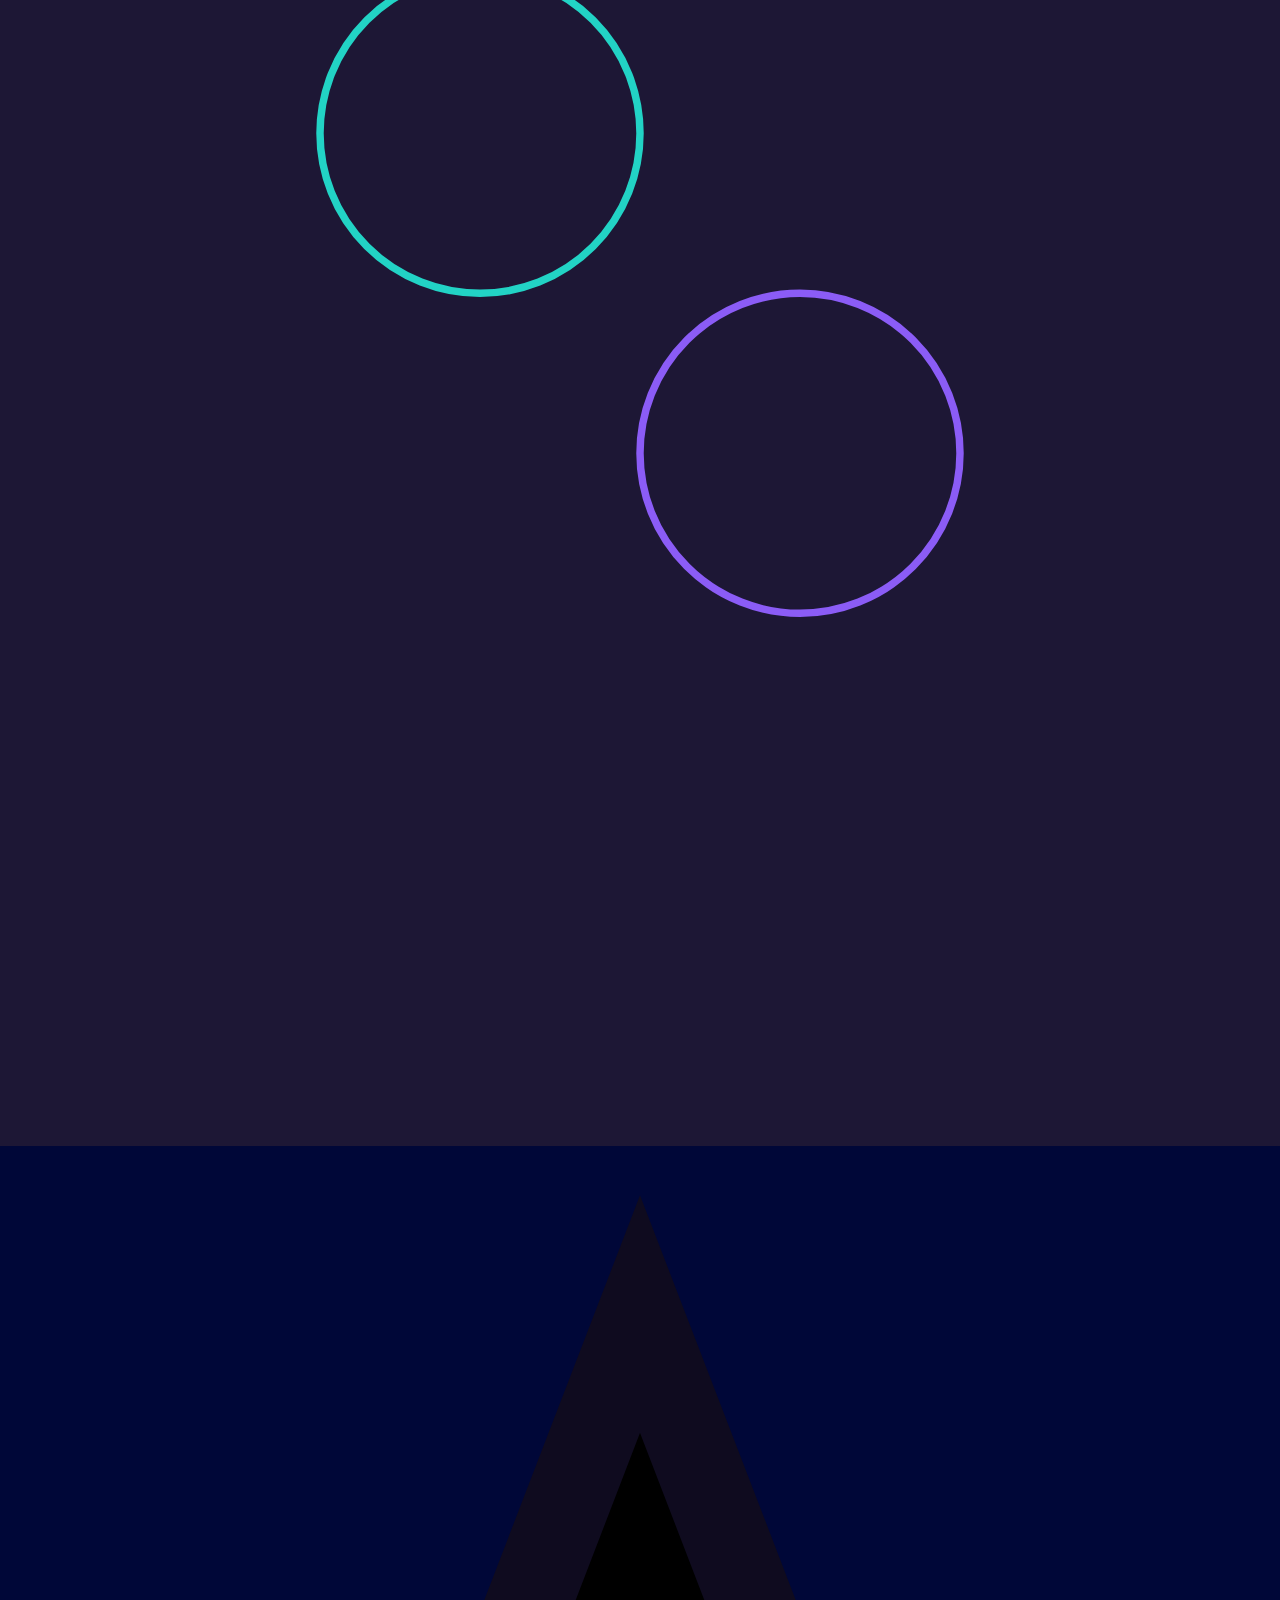
==== commit d05d5c58: "Update index.html" ====
--- a/New folder (2)/index.html
+++ b/New folder (2)/index.html
@@ -1,261 +1,205 @@
 <!DOCTYPE html>
 <html lang="fa" dir="rtl">
 <head>
-    <meta charset="UTF-8">
-    <meta name="viewport" content="width=device-width, initial-scale=1.0">
-    <title>محمد اسماعیل اکرمی | طراح گرافیک و UI/UX</title>
-    <!-- آیکون‌های FontAwesome برای آیکون‌های کارت‌ها و شبکه‌های اجتماعی -->
-    <link rel="stylesheet" href="https://cdnjs.cloudflare.com/ajax/libs/font-awesome/6.4.0/css/all.min.css">
-    <link rel="stylesheet" href="style.css">
+<meta charset="UTF-8">
+<meta name="viewport" content="width=device-width, initial-scale=1.0">
+<title>پارسا کریمی — طراح گرافیک</title>
+<link rel="preconnect" href="https://fonts.googleapis.com">
+<link rel="preconnect" href="https://fonts.gstatic.com" crossorigin>
+<link href="https://fonts.googleapis.com/css2?family=Vazirmatn:wght@400;500;600;700;800;900&display=swap" rel="stylesheet">
+<link rel="stylesheet" href="style.css">
 </head>
 <body>
 
-    <div class="site-wrapper">
-        <!-- هدر و نوبار -->
-        <header class="navbar glass-card">
-            <div class="logo">
-                <span class="logo-accent">Akrami Design</span>
-                <span class="logo-sub">Graphic Designer</span>
-            </div>
-            <nav class="nav-links">
-                <a href="#" class="active">خانه</a>
-                <a href="#portfolio">نمونه کارها</a>
-                <a href="#about">درباره من</a>
-                <a href="#skills">مهارت‌ها</a>
-                <a href="#contact">تماس با من</a>
-            </nav>
-            <a href="projects.html" class="btn btn-orange">مشاهده نمونه کارها ←</a>
-        </header>
-
-        <!-- بخش هیرو (معرفی) -->
-        <section class="hero-section">
-            <div class="hero-container">
-                <div class="hero-content">
-                    <h1>طراحی نسل آینده را <br><span class="orange-text">امروز</span> تجربه کنید</h1>
-                    <h2 class="hero-subtitle">محمد اسماعیل اکرمی | طراح گرافیک</h2>
-                    <p class="hero-desc">طراحی پوستر، محتوای تبلیغاتی، طراحی شبکه‌های اجتماعی و هویت بصری با رویکردی خلاقانه</p>
-                    <div class="hero-actions">
-                        <a href="projects.html" class="btn btn-orange">مشاهده نمونه کارها ←</a>
-                        <a href="#" class="btn btn-outline"><i class="fa-solid fa-download"></i> دانلود رزومه</a>
-                    </div>
-                </div>
-                <div class="hero-image">
-                    <img src="https://via.placeholder.com/600x400" alt="Workspace Akrami Design">
-                </div>
-            </div>
-
-            <!-- آمار -->
-            <div class="stats-row">
-                <div class="stat-item">
-                    <h3>+100</h3>
-                    <p>مشتری راضی</p>
-                </div>
-                <div class="stat-item">
-                    <h3>+5</h3>
-                    <p>سال تجربه</p>
-                </div>
-                <div class="stat-item">
-                    <h3>+150</h3>
-                    <p>پروژه انجام شده</p>
-                </div>
-            </div>
-        </section>
-
-        <!-- بخش نمونه کارهای منتخب -->
-        <section id="portfolio" class="section">
-            <div class="section-header">
-                <div>
-                    <h2>نمونه کارهای <span class="orange-text">منتخب</span></h2>
-                    <p>مجموعه‌ای از بهترین و جدیدترین آثار طراحی</p>
-                </div>
-                <a href="projects.html" class="btn btn-outline">مشاهده همه نمونه کارها ←</a>
-            </div>
-
-            <div class="portfolio-grid">
-                <!-- کارت ۱ -->
-                <div class="portfolio-card glass-card">
-                    <img src="https://via.placeholder.com/300x400" alt="پوسترهای تبلیغاتی">
-                    <div class="card-overlay">
-                        <div class="card-info">
-                            <i class="fa-solid fa-bullhorn card-icon"></i>
-                            <h3>پوسترهای تبلیغاتی</h3>
-                            <span>محصول • برندینگ</span>
-                        </div>
-                    </div>
-                </div>
-
-                <!-- کارت ۲ -->
-                <div class="portfolio-card glass-card">
-                    <img src="https://via.placeholder.com/300x400" alt="پوسترهای مذهبی">
-                    <div class="card-overlay">
-                        <div class="card-info">
-                            <i class="fa-solid fa-mosque card-icon"></i>
-                            <h3>پوسترهای مذهبی</h3>
-                            <span>فرهنگی • مناسبتی</span>
-                        </div>
-                    </div>
-                </div>
-
-                <!-- کارت ۳ -->
-                <div class="portfolio-card glass-card">
-                    <img src="https://via.placeholder.com/300x400" alt="طراحی شبکه‌های اجتماعی">
-                    <div class="card-overlay">
-                        <div class="card-info">
-                            <i class="fa-brands fa-instagram card-icon"></i>
-                            <h3>طراحی شبکه‌های اجتماعی</h3>
-                            <span>Instagram • Telegram</span>
-                        </div>
-                    </div>
-                </div>
-
-                <!-- کارت ۴ -->
-                <div class="portfolio-card glass-card">
-                    <img src="https://via.placeholder.com/300x400" alt="کاور یوتیوب">
-                    <div class="card-overlay">
-                        <div class="card-info">
-                            <i class="fa-brands fa-youtube card-icon"></i>
-                            <h3>کاور یوتیوب</h3>
-                            <span>Thumbnail • Cover</span>
-                        </div>
-                    </div>
-                </div>
-
-                <!-- کارت ۵ -->
-                <div class="portfolio-card glass-card">
-                    <img src="https://via.placeholder.com/300x400" alt="طراحی چاپ">
-                    <div class="card-overlay">
-                        <div class="card-info">
-                            <i class="fa-solid fa-print card-icon"></i>
-                            <h3>طراحی چاپ</h3>
-                            <span>بروشور • کارت ویزیت</span>
-                        </div>
-                    </div>
-                </div>
-            </div>
-        </section>
-
-        <!-- بخش مهارت‌ها و تخصص‌ها -->
-        <section id="skills" class="section">
-            <div class="section-title-center">
-                <h2>مهارت‌ها و <span class="orange-text">تخصص‌ها</span></h2>
-                <p>ابزارها و زمینه‌های تخصصی فعالیت من</p>
-            </div>
-
-            <div class="skills-grid">
-                <div class="skill-card glass-card">
-                    <i class="fa-solid fa-paint-brush skill-icon"></i>
-                    <h3>Adobe Photoshop</h3>
-                    <span>Photo Editing</span>
-                </div>
-                <div class="skill-card glass-card">
-                    <i class="fa-solid fa-layer-group skill-icon"></i>
-                    <h3>طراحی پوستر</h3>
-                    <span>Poster Design</span>
-                </div>
-                <div class="skill-card glass-card">
-                    <i class="fa-solid fa-desktop skill-icon"></i>
-                    <h3>طراحی محتوای دیجیتال</h3>
-                    <span>Digital Content</span>
-                </div>
-                <div class="skill-card glass-card">
-                    <i class="fa-solid fa-rectangle-ad skill-icon"></i>
-                    <h3>طراحی تبلیغاتی</h3>
-                    <span>Advertising Design</span>
-                </div>
-                <div class="skill-card glass-card">
-                    <i class="fa-solid fa-print skill-icon"></i>
-                    <h3>طراحی چاپ</h3>
-                    <span>Print Design</span>
-                </div>
-                <div class="skill-card glass-card">
-                    <i class="fa-solid fa-video skill-icon"></i>
-                    <h3>ویرایش ویدئو</h3>
-                    <span>Adobe Premiere</span>
-                </div>
-            </div>
-        </section>
-
-        <!-- بخش درباره من -->
-        <section id="about" class="section glass-card about-section">
-            <div class="about-grid">
-                <div class="about-stats">
-                    <div class="about-stat-box">
-                        <i class="fa-solid fa-trophy orange-text"></i>
-                        <div>
-                            <h4>+5</h4>
-                            <p>سال تجربه حرفه‌ای</p>
-                        </div>
-                    </div>
-                    <div class="about-stat-box">
-                        <i class="fa-solid fa-briefcase orange-text"></i>
-                        <div>
-                            <h4>+150</h4>
-                            <p>پروژه موفق</p>
-                        </div>
-                    </div>
-                    <div class="about-stat-box">
-                        <i class="fa-solid fa-users orange-text"></i>
-                        <div>
-                            <h4>+100</h4>
-                            <p>مشتری و همکاری</p>
-                        </div>
-                    </div>
-                </div>
-
-                <div class="about-img">
-                    <img src="https://via.placeholder.com/400x300" alt="Workspace Akrami">
-                </div>
-
-                <div class="about-text">
-                    <h2>درباره <span class="orange-text">من</span></h2>
-                    <p>من یک طراح گرافیک خلاق هستم که در زمینه طراحی پوستر، محتوای تبلیغاتی و پروژه‌های فرهنگی فعالیت می‌کنم.</p>
-                    <p>هدف من خلق طرح‌هایی است که پیام شما را به بهترین شکل منتقل کنند و تأثیری ماندگار در ذهن مخاطب ایجاد نمایند.</p>
-                    
-                    <div class="about-features">
-                        <span><i class="fa-solid fa-check orange-text"></i> خلاقیت در طراحی</span>
-                        <span><i class="fa-solid fa-clock orange-text"></i> تحویل به موقع</span>
-                        <span><i class="fa-solid fa-gem orange-text"></i> کیفیت حرفه‌ای</span>
-                    </div>
-                    
-                    <a href="projects.html" class="btn btn-outline" style="margin-top: 15px;">بیشتر درباره من ←</a>
-                </div>
-            </div>
-        </section>
-
-        <!-- بنر انتهایی (شروع پروژه) -->
-        <section id="contact" class="cta-banner glass-card">
-            <div class="cta-content">
-                <h2>برای شروع یک <span class="orange-text">پروژه خلاقانه</span> آماده‌اید؟</h2>
-                <p>بیایید با هم ایده‌های شما را به طرح‌های ماندگار تبدیل کنیم.</p>
-            </div>
-            <a href="#" class="btn btn-orange"><i class="fa-solid fa-paper-plane"></i> ارتباط با من</a>
-        </section>
-
-        <!-- فوتر -->
-        <footer class="footer">
-            <div class="footer-top">
-                <div class="logo">
-                    <span class="logo-accent">Akrami Design</span>
-                </div>
-                <div class="footer-links">
-                    <a href="#">خانه</a>
-                    <a href="#portfolio">نمونه کارها</a>
-                    <a href="#about">درباره من</a>
-                    <a href="#skills">مهارت‌ها</a>
-                    <a href="#contact">تماس با من</a>
-                </div>
-                <div class="social-links">
-                    <a href="#"><i class="fa-brands fa-behance"></i></a>
-                    <a href="#"><i class="fa-brands fa-youtube"></i></a>
-                    <a href="#"><i class="fa-brands fa-instagram"></i></a>
-                    <a href="#"><i class="fa-brands fa-telegram"></i></a>
-                </div>
-            </div>
-            <div class="footer-bottom">
-                <p>کلیه حقوق این وب‌سایت متعلق به محمد اسماعیل اکرمی می‌باشد. © 2026</p>
-            </div>
-        </footer>
-    </div>
+<div class="blob blob1"></div>
+<div class="blob blob2"></div>
+
+<header id="header">
+  <div class="brand">
+    <div class="mark">پ</div>
+    <div><div>پارسا کریمی</div><small>Graphic Designer</small></div>
+  </div>
+  <nav id="nav">
+    <ul>
+      <li><a href="#home">خانه</a></li>
+      <li><a href="#work">نمونه کارها</a></li>
+      <li><a href="#about">درباره من</a></li>
+      <li><a href="#skills">مهارت‌ها</a></li>
+      <li><a href="#contact">تماس با من</a></li>
+    </ul>
+  </nav>
+  <a href="#work" class="nav-cta">مشاهده نمونه کارها ←</a>
+  <button class="menu-btn" id="menuBtn" aria-label="باز کردن منو"><span></span><span></span><span></span></button>
+</header>
+
+<section class="hero" id="home">
+  <div class="hero-grid">
+    <div class="hero-text reveal">
+      <div class="eyebrow"><span class="dot"></span> در دسترس برای همکاری</div>
+      <h1>طراحی نسل آینده را <span>امروز</span> تجربه کنید</h1>
+      <div class="role">پارسا کریمی <em>| طراح گرافیک</em></div>
+      <p>طراحی پوستر، محتوای تبلیغاتی، طراحی شبکه‌های اجتماعی و هویت بصری با رویکردی خلاقانه و مدرن.</p>
+      <div class="hero-actions">
+        <a href="#work" class="btn btn-primary">مشاهده نمونه کارها ←</a>
+        <a href="#" class="btn btn-ghost">↓ دانلود رزومه</a>
+      </div>
+      <div class="hero-stats">
+        <div><strong>۱۵۰+</strong><span>پروژه انجام شده</span></div>
+        <div><strong>+۵</strong><span>سال تجربه</span></div>
+        <div><strong>۱۰۰+</strong><span>مشتری راضی</span></div>
+      </div>
+    </div>
+    <div class="hero-visual reveal">
+      <div class="float-card fc1">
+        <svg viewBox="0 0 24 24" width="30" height="30" fill="none" stroke="#22D3C5" stroke-width="1.6"><rect x="3" y="3" width="18" height="18" rx="4"/><path d="M8 12l3 3 5-6"/></svg>
+      </div>
+      <div class="monitor">
+        <div class="screen">
+          <svg viewBox="0 0 300 200">
+            <defs>
+              <linearGradient id="g1" x1="0" y1="0" x2="1" y2="1">
+                <stop offset="0" stop-color="#8B5CF6"/><stop offset="1" stop-color="#22D3C5"/>
+              </linearGradient>
+            </defs>
+            <circle cx="90" cy="90" r="60" fill="url(#g1)" opacity="0.5"/>
+            <circle cx="200" cy="120" r="40" fill="none" stroke="#22D3C5" stroke-width="1.4"/>
+            <rect x="150" y="30" width="90" height="60" rx="8" fill="none" stroke="#8B5CF6" stroke-width="1.4"/>
+          </svg>
+        </div>
+      </div>
+      <div class="float-card fc2">
+        <svg viewBox="0 0 24 24" width="34" height="34" fill="none" stroke="#8B5CF6" stroke-width="1.6"><path d="M4 6h16M4 12h10M4 18h14"/></svg>
+      </div>
+      <div class="float-card fc3">
+        <svg viewBox="0 0 24 24" width="30" height="30" fill="none" stroke="#22D3C5" stroke-width="1.6"><rect x="4" y="4" width="16" height="16" rx="3"/><circle cx="9" cy="10" r="1.6"/><path d="M4 16l5-5 4 4 3-3 4 4"/></svg>
+      </div>
+      <div class="float-card fc4">
+        <svg viewBox="0 0 24 24" width="28" height="28" fill="none" stroke="#8B5CF6" stroke-width="1.6"><circle cx="12" cy="12" r="9"/><path d="M12 7v5l3 3"/></svg>
+      </div>
+    </div>
+  </div>
+  <div class="hero-scroll"><div class="chev">↓</div>اسکرول کنید</div>
+</section>
+
+<section class="pad" id="work">
+  <div class="section-head reveal">
+    <span class="tag">نمونه کارها</span>
+    <h2>پروژه‌های <span>منتخب</span></h2>
+    <p>مجموعه‌ای از بهترین و جدیدترین آثار طراحی‌شده با ترکیب رنگ و انرژی متفاوت</p>
+  </div>
+  <div class="work-grid">
+    <div class="card reveal">
+      <svg viewBox="0 0 240 320" preserveAspectRatio="xMidYMid slice"><rect width="240" height="320" fill="#1D1735"/><circle cx="120" cy="140" r="70" fill="none" stroke="#8B5CF6" stroke-width="1.4"/><circle cx="120" cy="140" r="40" fill="none" stroke="#22D3C5" stroke-width="1.4"/></svg>
+      <div class="card-info"><div class="cat"><span class="icon-badge"><svg viewBox="0 0 24 24"><path d="M4 6h16M4 12h10M4 18h14" stroke="#0F0B1F" stroke-width="2"/></svg></span>طراحی چاپ</div><h3>هویت بصری کافه مروارید</h3></div>
+    </div>
+    <div class="card reveal">
+      <svg viewBox="0 0 240 320" preserveAspectRatio="xMidYMid slice"><rect width="240" height="320" fill="#241C40"/><polygon points="120,60 180,260 60,260" fill="none" stroke="#22D3C5" stroke-width="1.4"/></svg>
+      <div class="card-info"><div class="cat"><span class="icon-badge"><svg viewBox="0 0 24 24"><path d="M4 4l16 16M20 4L4 20" stroke="#0F0B1F" stroke-width="2"/></svg></span>کاور یوتیوب</div><h3>کسب درآمد از یوتیوب</h3></div>
+    </div>
+    <div class="card reveal">
+      <svg viewBox="0 0 240 320" preserveAspectRatio="xMidYMid slice"><rect width="240" height="320" fill="#1D1735"/><rect x="70" y="60" width="100" height="200" rx="16" fill="none" stroke="#8B5CF6" stroke-width="1.4"/><circle cx="120" cy="150" r="26" fill="none" stroke="#22D3C5" stroke-width="1.4"/></svg>
+      <div class="card-info"><div class="cat"><span class="icon-badge"><svg viewBox="0 0 24 24"><rect x="4" y="4" width="16" height="16" rx="3" stroke="#0F0B1F" stroke-width="2"/></svg></span>شبکه‌های اجتماعی</div><h3>طراحی پست اینستاگرام</h3></div>
+    </div>
+    <div class="card reveal">
+      <svg viewBox="0 0 240 320" preserveAspectRatio="xMidYMid slice"><rect width="240" height="320" fill="#241C40"/><path d="M60 260 L120 60 L180 260 Z" fill="none" stroke="#8B5CF6" stroke-width="1.4"/><circle cx="120" cy="180" r="3" fill="#22D3C5"/></svg>
+      <div class="card-info"><div class="cat"><span class="icon-badge"><svg viewBox="0 0 24 24"><path d="M4 20l6-16 4 10 3-6 3 12" stroke="#0F0B1F" stroke-width="2"/></svg></span>پوستر فرهنگی</div><h3>پوستر مذهبی یاخیرین</h3></div>
+    </div>
+    <div class="card reveal">
+      <svg viewBox="0 0 240 320" preserveAspectRatio="xMidYMid slice"><rect width="240" height="320" fill="#1D1735"/><circle cx="90" cy="130" r="30" fill="none" stroke="#22D3C5" stroke-width="1.4"/><circle cx="150" cy="190" r="30" fill="none" stroke="#8B5CF6" stroke-width="1.4"/></svg>
+      <div class="card-info"><div class="cat"><span class="icon-badge"><svg viewBox="0 0 24 24"><path d="M12 3l2.5 6.5L21 12l-6.5 2.5L12 21l-2.5-6.5L3 12l6.5-2.5z" stroke="#0F0B1F" stroke-width="1.6"/></svg></span>پوستر تبلیغاتی</div><h3>پوستر محصول هدفون</h3></div>
+    </div>
+  </div>
+</section>
+
+<section class="pad" id="skills" style="background:var(--bg-soft);">
+  <div class="section-head reveal">
+    <span class="tag">مهارت‌ها</span>
+    <h2>مهارت‌ها و <span>تخصص‌ها</span></h2>
+    <p>ابزارها و زمینه‌های تخصصی فعالیت من</p>
+  </div>
+  <div class="skills-grid">
+    <div class="skill reveal"><div class="ic"><svg viewBox="0 0 24 24"><rect x="3" y="6" width="14" height="12" rx="2"/><path d="M17 10l4-3v10l-4-3"/></svg></div><h3>ویرایش ویدئو</h3><span>Adobe Premiere</span></div>
+    <div class="skill reveal"><div class="ic"><svg viewBox="0 0 24 24"><rect x="5" y="3" width="14" height="10" rx="1"/><path d="M8 17h8M9 21h6M9 13v4M15 13v4"/></svg></div><h3>طراحی چاپ</h3><span>Print Design</span></div>
+    <div class="skill reveal"><div class="ic"><svg viewBox="0 0 24 24"><path d="M12 3l3 6 6 1-4.5 4 1 6L12 17l-5.5 3 1-6L3 10l6-1z"/></svg></div><h3>طراحی تبلیغاتی</h3><span>Advertising Design</span></div>
+    <div class="skill reveal"><div class="ic"><svg viewBox="0 0 24 24"><rect x="2" y="4" width="14" height="10" rx="1"/><rect x="18" y="8" width="4" height="10" rx="1"/><path d="M6 18h6"/></svg></div><h3>محتوای دیجیتال</h3><span>Digital Content</span></div>
+    <div class="skill reveal"><div class="ic"><svg viewBox="0 0 24 24"><rect x="4" y="3" width="16" height="18" rx="2"/><path d="M9 21v-5h6v5"/></svg></div><h3>طراحی پوستر</h3><span>Poster Design</span></div>
+    <div class="skill reveal"><div class="ic"><svg viewBox="0 0 24 24"><rect x="3" y="3" width="18" height="18" rx="4"/><text x="12" y="16" font-size="9" text-anchor="middle" fill="#0F0B1F" font-family="Vazirmatn">Ps</text></svg></div><h3>Adobe Photoshop</h3><span>Photo Editing</span></div>
+  </div>
+</section>
+
+<section class="pad" id="about">
+  <div class="about-grid">
+    <div class="about-stats reveal">
+      <div class="stat"><div class="ic"><svg viewBox="0 0 24 24"><path d="M12 2l2.5 7H22l-6 4.5L18 21l-6-4.5L6 21l2-7.5L2 9h7.5z"/></svg></div><div><strong data-count="5">۰</strong><span>سال تجربه حرفه‌ای</span></div></div>
+      <div class="stat"><div class="ic"><svg viewBox="0 0 24 24"><path d="M3 7h18v13H3zM3 7l3-4h12l3 4"/></svg></div><div><strong data-count="150">۰</strong><span>پروژه موفق</span></div></div>
+      <div class="stat"><div class="ic"><svg viewBox="0 0 24 24"><circle cx="9" cy="8" r="3"/><path d="M2 21v-2a5 5 0 015-5h4a5 5 0 015 5v2"/><circle cx="18" cy="8" r="2.5"/></svg></div><div><strong data-count="100">۰</strong><span>مشتری و همکاری</span></div></div>
+    </div>
+    <div class="about-frame reveal">
+      <svg viewBox="0 0 260 340">
+        <rect width="260" height="340" fill="#1D1735"/>
+        <circle cx="130" cy="150" r="70" fill="none" stroke="#8B5CF6" stroke-width="1.5"/>
+        <circle cx="130" cy="150" r="45" fill="none" stroke="#22D3C5" stroke-width="1.5"/>
+        <rect x="60" y="260" width="140" height="1" fill="#8B5CF6"/>
+      </svg>
+    </div>
+    <div class="about-text reveal">
+      <span class="tag">درباره من</span>
+      <h2>یک طراح خلاق در خدمت <span style="background:var(--grad);-webkit-background-clip:text;background-clip:text;color:transparent;">ایده‌های شما</span></h2>
+      <p>من یک طراح گرافیک خلاق هستم که در زمینه طراحی پوستر، محتوای تبلیغاتی و پروژه‌های فرهنگی فعالیت می‌کنم. هدف من خلق طرح‌هایی است که پیام شما را به بهترین شکل منتقل کنند و در ذهن مخاطب ماندگار شوند.</p>
+      <div class="pills">
+        <span class="pill"><svg viewBox="0 0 24 24"><path d="M4 12l5 5L20 6"/></svg>کیفیت حرفه‌ای</span>
+        <span class="pill"><svg viewBox="0 0 24 24"><circle cx="12" cy="12" r="9"/><path d="M12 7v5l3 3"/></svg>تحویل به‌موقع</span>
+        <span class="pill"><svg viewBox="0 0 24 24"><path d="M12 3l2.5 6.5L21 12l-6.5 2.5L12 21l-2.5-6.5L3 12l6.5-2.5z"/></svg>خلاقیت در طراحی</span>
+      </div>
+      <a href="#contact" class="btn btn-ghost">بیشتر درباره من ←</a>
+    </div>
+  </div>
+</section>
+
+<section class="pad">
+  <div class="cta-banner reveal">
+    <svg class="wave" viewBox="0 0 800 300" preserveAspectRatio="none">
+      <path d="M0,150 C200,50 300,250 500,150 C650,80 700,220 800,150 L800,300 L0,300 Z" fill="url(#g2)"/>
+      <defs><linearGradient id="g2" x1="0" y1="0" x2="1" y2="1"><stop offset="0" stop-color="#8B5CF6"/><stop offset="1" stop-color="#22D3C5"/></linearGradient></defs>
+    </svg>
+    <h2>برای شروع یک پروژه <span>خلاقانه</span> آماده‌اید؟</h2>
+    <p>بیایید با هم ایده‌های شما را به طرح‌های ماندگار تبدیل کنیم.</p>
+    <a href="#contact" class="btn btn-primary">ارتباط با من ←</a>
+  </div>
+</section>
+
+<section class="pad" id="contact">
+  <div class="section-head reveal">
+    <span class="tag">تماس</span>
+    <h2>بیایید <span>همکاری</span> کنیم</h2>
+    <p>اگر پروژه‌ای در ذهن دارید، خوشحال می‌شوم بشنوم</p>
+  </div>
+  <form id="contactForm" style="max-width:600px;margin:0 auto;display:grid;gap:22px;" class="reveal">
+    <input type="text" placeholder="نام و نام خانوادگی" required style="padding:16px 18px;border-radius:12px;background:var(--surface);border:1px solid var(--line);color:var(--text);font-family:inherit;">
+    <input type="email" placeholder="ایمیل" required style="padding:16px 18px;border-radius:12px;background:var(--surface);border:1px solid var(--line);color:var(--text);font-family:inherit;">
+    <textarea placeholder="درباره پروژه‌تان بگویید" rows="4" required style="padding:16px 18px;border-radius:12px;background:var(--surface);border:1px solid var(--line);color:var(--text);font-family:inherit;resize:none;"></textarea>
+    <button type="submit" class="btn btn-primary" style="justify-self:start;">ارسال پیام ←</button>
+    <div id="formStatus" style="color:var(--cyan);font-size:.9rem;"></div>
+  </form>
+</section>
+
+<footer>
+  <div class="footer-top">
+    <div class="brand"><div class="mark">پ</div><div><div>پارسا کریمی</div><small>Graphic Designer</small></div></div>
+    <nav><ul><li><a href="#home">خانه</a></li><li><a href="#work">نمونه کارها</a></li><li><a href="#about">درباره من</a></li><li><a href="#contact">تماس با من</a></li></ul></nav>
+    <div class="socials">
+      <a href="#"><svg viewBox="0 0 24 24"><path d="M22 3L2 10l7 3 2 7 4-5 6 3z"/></svg></a>
+      <a href="#"><svg viewBox="0 0 24 24"><rect x="3" y="3" width="18" height="18" rx="5"/><circle cx="12" cy="12" r="4"/></svg></a>
+      <a href="#"><svg viewBox="0 0 24 24"><path d="M23 7l-7 5 7 5V7zM1 5h14v14H1z"/></svg></a>
+    </div>
+  </div>
+  <div class="footer-bottom">
+    <span>© ۱۴۰۴ پارسا کریمی. تمامی حقوق محفوظ است.</span>
+    <span>ساخته‌شده با خلاقیت</span>
+  </div>
+</footer>
+
+<script src="script.js"></script>
 
 </body>
 </html>
--- a/New folder (2)/style.css
+++ b/New folder (2)/style.css
@@ -1,13 +1,18 @@
 /* ==========================================
-   تنظیمات پایه و متغیرهای رنگی
+   تنظیمات متغیرها و رنگ‌های کل سایت
+   (با تغییر کد رنگی --bg-main پس‌زمینه کل سایت عوض می‌شود)
    ========================================== */
 :root {
-    --bg-color: #0b0f19;
-    --card-bg: rgba(255, 255, 255, 0.05);
-    --card-border: rgba(255, 255, 255, 0.12);
+    /* پس‌زمینه اصلی کل سایت (قابلیت تعویض آسان با کد HEX) */
+   --bg-main: #000738; 
+
+    /* سایر رنگ‌ها و شفافیت‌ها */
+    --accent-orange: #ff6b00;
+    --accent-orange-hover: #e05e00;
+    --card-bg: rgba(18, 26, 43, 0.6);
+    --card-border: rgba(255, 255, 255, 0.08);
     --text-primary: #ffffff;
-    --text-secondary: #94a3b8;
-    --accent-color: #007aff;
+    --text-secondary: #a0aec0;
     --glass-blur: blur(16px);
 }
 
@@ -19,315 +24,442 @@
 }
 
 body {
-    background-color: var(--bg-color);
+    background-color: var(--bg-main);
     color: var(--text-primary);
-    min-height: 100vh;
-    padding: 20px 15px;
+    direction: rtl;
     overflow-x: hidden;
-    position: relative;
     line-height: 1.6;
 }
 
-/* پس‌زمینه‌های نوری برای ایجاد افکت شیشه‌ای */
-.bg-glow {
-    position: fixed;
-    width: 250px;
-    height: 250px;
-    border-radius: 50%;
-    filter: blur(90px);
-    z-index: -1;
-    pointer-events: none;
-}
-.glow-1 { top: -40px; right: -40px; background: rgba(0, 122, 255, 0.25); }
-.glow-2 { bottom: -40px; left: -40px; background: rgba(142, 68, 173, 0.2); }
-
-.container {
-    max-width: 1000px;
+.site-wrapper {
+    max-width: 1200px;
     margin: 0 auto;
-    width: 100%;
-}
-
-/* استایل عمومی کارت‌های شیشه‌ای */
+    padding: 15px;
+}
+
+/* استایل عمومی شیشه‌ای */
 .glass-card {
     background: var(--card-bg);
     backdrop-filter: var(--glass-blur);
     -webkit-backdrop-filter: var(--glass-blur);
     border: 1px solid var(--card-border);
-    border-radius: 18px;
-}
-
-/* ==========================================
-   صفحه اصلی (index.html)
-   ========================================== */
-.hero-section {
-    padding: 35px 25px;
-    margin-bottom: 25px;
-    text-align: right;
-}
-
-.hero-section h1 {
-    font-size: 2rem;
-    margin-bottom: 8px;
-}
-
-.hero-section h2 {
-    font-size: 1.1rem;
-    color: var(--accent-color);
-    font-weight: 500;
-    margin-bottom: 15px;
-}
-
-.hero-section p {
-    color: var(--text-secondary);
-    max-width: 600px;
-    margin-bottom: 25px;
-    font-size: 0.95rem;
-}
-
-.hero-buttons {
-    display: flex;
-    gap: 12px;
-    flex-wrap: wrap;
-}
-
+    border-radius: 16px;
+}
+
+.orange-text {
+    color: var(--accent-orange);
+}
+
+/* دکمه‌ها */
 .btn {
-    padding: 10px 20px;
-    border-radius: 12px;
+    padding: 10px 22px;
+    border-radius: 10px;
     text-decoration: none;
     font-size: 0.9rem;
-    font-weight: 500;
+    font-weight: 600;
     transition: all 0.3s ease;
-    display: inline-block;
-    text-align: center;
-}
-
-.primary-btn {
-    background: var(--accent-color);
+    display: inline-flex;
+    align-items: center;
+    gap: 8px;
+    cursor: pointer;
+    border: none;
+}
+
+.btn-orange {
+    background-color: var(--accent-orange);
     color: #fff;
 }
 
-.secondary-btn {
-    background: rgba(255, 255, 255, 0.08);
+.btn-orange:hover {
+    background-color: var(--accent-orange-hover);
+    transform: translateY(-2px);
+}
+
+.btn-outline {
+    background: rgba(255, 255, 255, 0.05);
     color: var(--text-primary);
     border: 1px solid var(--card-border);
 }
 
-/* کارت‌های آمار */
-.stats-grid {
-    display: grid;
-    grid-template-columns: repeat(auto-fit, minmax(200px, 1fr));
-    gap: 15px;
-    margin-bottom: 30px;
-}
-
-.stat-card {
-    padding: 20px;
-    text-align: center;
-}
-
-.stat-num {
-    display: block;
-    font-size: 1.8rem;
-    font-weight: bold;
-    color: var(--accent-color);
-}
-
-.stat-title {
-    font-size: 0.85rem;
-    color: var(--text-secondary);
-}
-
-/* بخش خدمات */
-.section-title {
-    font-size: 1.4rem;
+.btn-outline:hover {
+    background: rgba(255, 255, 255, 0.12);
+}
+
+/* نوبار / هدر */
+.navbar {
+    display: flex;
+    justify-content: space-between;
+    align-items: center;
+    padding: 15px 25px;
+    margin-bottom: 25px;
+    position: sticky;
+    top: 15px;
+    z-index: 100;
+}
+
+.logo {
+    display: flex;
+    flex-direction: column;
+}
+
+.logo-accent {
+    font-weight: 800;
+    font-size: 1.1rem;
+    letter-spacing: 0.5px;
+}
+
+.logo-sub {
+    font-size: 0.7rem;
+    color: var(--text-secondary);
+}
+
+.nav-links {
+    display: flex;
+    gap: 20px;
+}
+
+.nav-links a {
+    color: var(--text-secondary);
+    text-decoration: none;
+    font-size: 0.9rem;
+    transition: color 0.3s;
+}
+
+.nav-links a:hover, .nav-links a.active {
+    color: var(--text-primary);
+}
+
+/* بخش هیرو */
+.hero-container {
+    display: flex;
+    align-items: center;
+    justify-content: space-between;
+    gap: 30px;
+    margin-top: 20px;
+}
+
+.hero-content {
+    flex: 1;
+}
+
+.hero-content h1 {
+    font-size: 2.5rem;
+    line-height: 1.3;
+    margin-bottom: 10px;
+}
+
+.hero-subtitle {
+    font-size: 1.1rem;
+    color: var(--text-secondary);
+    font-weight: 400;
     margin-bottom: 15px;
-    padding-right: 5px;
-}
-
-.services-grid {
-    display: grid;
-    grid-template-columns: repeat(auto-fit, minmax(260px, 1fr));
-    gap: 20px;
-    margin-bottom: 30px;
-}
-
-.service-card {
-    padding: 22px;
-}
-
-.service-card h3 {
-    font-size: 1.1rem;
-    margin-bottom: 10px;
-}
-
-.service-card p {
-    color: var(--text-secondary);
-    font-size: 0.85rem;
-    line-height: 1.5;
-}
-
-.footer-section {
-    padding: 30px;
-    text-align: center;
-}
-
-.footer-section h2 {
-    font-size: 1.3rem;
-    margin-bottom: 8px;
-}
-
-.footer-section p {
-    color: var(--text-secondary);
-    margin-bottom: 15px;
-    font-size: 0.9rem;
-}
-
-/* ==========================================
-   صفحه نمونه‌کارها (projects.html)
-   ========================================== */
-.page-header {
-    padding: 25px;
-    margin-bottom: 20px;
-}
-
-.back-btn {
-    color: var(--accent-color);
-    text-decoration: none;
-    font-size: 0.85rem;
-    display: inline-block;
-    margin-bottom: 12px;
-}
-
-.page-header h1 {
-    font-size: 1.6rem;
-    margin-bottom: 6px;
-}
-
-.page-header p {
-    color: var(--text-secondary);
-    font-size: 0.9rem;
-}
-
-.filter-container {
-    display: flex;
-    gap: 8px;
-    padding: 10px;
-    margin-bottom: 20px;
-    overflow-x: auto;
-    white-space: nowrap;
-    -webkit-overflow-scrolling: touch;
-    scrollbar-width: none;
-}
-
-.filter-container::-webkit-scrollbar {
-    display: none;
-}
-
-.filter-btn {
-    background: transparent;
-    border: 1px solid transparent;
-    color: var(--text-secondary);
-    padding: 8px 16px;
-    border-radius: 10px;
-    cursor: pointer;
-    transition: all 0.2s ease;
-    font-size: 0.85rem;
-    flex-shrink: 0;
-}
-
-.filter-btn.active, .filter-btn:hover {
-    background: rgba(255, 255, 255, 0.1);
-    color: var(--text-primary);
-    border-color: rgba(255, 255, 255, 0.15);
-}
-
-.projects-grid {
-    display: grid;
-    grid-template-columns: repeat(auto-fill, minmax(280px, 1fr));
-    gap: 20px;
-}
-
-.project-card {
+}
+
+.hero-desc {
+    color: var(--text-secondary);
+    font-size: 0.95rem;
+    margin-bottom: 25px;
+    max-width: 500px;
+}
+
+.hero-actions {
+    display: flex;
+    gap: 12px;
+}
+
+.hero-image {
+    flex: 1;
+    border-radius: 20px;
     overflow: hidden;
-}
-
-.card-image {
-    position: relative;
-    width: 100%;
-    height: 180px;
-}
-
-.card-image img {
+    border: 1px solid var(--card-border);
+}
+
+.hero-image img {
     width: 100%;
     height: 100%;
     object-fit: cover;
-}
-
-.badge {
+    display: block;
+}
+
+/* آمار */
+.stats-row {
+    display: flex;
+    justify-content: space-around;
+    margin: 40px 0;
+    padding: 20px;
+    background: rgba(255, 255, 255, 0.02);
+    border-radius: 16px;
+    border: 1px solid var(--card-border);
+}
+
+.stat-item {
+    text-align: center;
+}
+
+.stat-item h3 {
+    font-size: 1.8rem;
+    color: var(--text-primary);
+}
+
+.stat-item p {
+    font-size: 0.85rem;
+    color: var(--text-secondary);
+}
+
+/* بخش‌ها */
+.section {
+    margin-bottom: 60px;
+}
+
+.section-header {
+    display: flex;
+    justify-content: space-between;
+    align-items: flex-end;
+    margin-bottom: 25px;
+}
+
+.section-header h2, .section-title-center h2 {
+    font-size: 1.6rem;
+}
+
+.section-header p, .section-title-center p {
+    color: var(--text-secondary);
+    font-size: 0.9rem;
+}
+
+.section-title-center {
+    text-align: center;
+    margin-bottom: 30px;
+}
+
+/* شبکه نمونه‌کارها */
+.portfolio-grid {
+    display: grid;
+    grid-template-columns: repeat(auto-fit, minmax(210px, 1fr));
+    gap: 15px;
+}
+
+.portfolio-card {
+    position: relative;
+    height: 320px;
+    overflow: hidden;
+    transition: transform 0.3s;
+}
+
+.portfolio-card:hover {
+    transform: translateY(-5px);
+}
+
+.portfolio-card img {
+    width: 100%;
+    height: 100%;
+    object-fit: cover;
+}
+
+.card-overlay {
     position: absolute;
-    top: 10px;
-    right: 10px;
-    background: rgba(0, 0, 0, 0.6);
-    backdrop-filter: blur(6px);
-    border: 1px solid rgba(255, 255, 255, 0.2);
-    padding: 3px 10px;
+    bottom: 0;
+    left: 0;
+    right: 0;
+    padding: 15px;
+    background: linear-gradient(to top, rgba(6, 9, 19, 0.95), transparent);
+}
+
+.card-icon {
+    font-size: 1.2rem;
+    color: var(--accent-orange);
+    margin-bottom: 5px;
+}
+
+.card-info h3 {
+    font-size: 1rem;
+    margin-bottom: 2px;
+}
+
+.card-info span {
+    font-size: 0.75rem;
+    color: var(--text-secondary);
+}
+
+/* مهارت‌ها */
+.skills-grid {
+    display: grid;
+    grid-template-columns: repeat(auto-fit, minmax(170px, 1fr));
+    gap: 15px;
+}
+
+.skill-card {
+    padding: 25px 15px;
+    text-align: center;
+    transition: border-color 0.3s;
+}
+
+.skill-card:hover {
+    border-color: var(--accent-orange);
+}
+
+.skill-icon {
+    font-size: 2rem;
+    color: var(--accent-orange);
+    margin-bottom: 12px;
+}
+
+.skill-card h3 {
+    font-size: 0.95rem;
+    margin-bottom: 4px;
+}
+
+.skill-card span {
+    font-size: 0.75rem;
+    color: var(--text-secondary);
+}
+
+/* درباره من */
+.about-section {
+    padding: 30px;
+}
+
+.about-grid {
+    display: grid;
+    grid-template-columns: 1fr 1.2fr 1.5fr;
+    gap: 25px;
+    align-items: center;
+}
+
+.about-stat-box {
+    display: flex;
+    align-items: center;
+    gap: 15px;
+    margin-bottom: 20px;
+    background: rgba(255, 255, 255, 0.03);
+    padding: 12px;
     border-radius: 12px;
-    font-size: 0.7rem;
-}
-
-.card-content {
-    padding: 18px;
-}
-
-.card-content h3 {
-    font-size: 1.1rem;
-    margin-bottom: 6px;
-}
-
-.card-content p {
-    color: var(--text-secondary);
+}
+
+.about-stat-box i {
+    font-size: 1.5rem;
+}
+
+.about-stat-box h4 {
+    font-size: 1.2rem;
+}
+
+.about-stat-box p {
+    font-size: 0.8rem;
+    color: var(--text-secondary);
+}
+
+.about-img img {
+    width: 100%;
+    border-radius: 12px;
+}
+
+.about-text p {
+    color: var(--text-secondary);
+    font-size: 0.9rem;
+    margin-bottom: 10px;
+}
+
+.about-features {
+    display: flex;
+    flex-direction: column;
+    gap: 8px;
+    margin: 15px 0;
     font-size: 0.85rem;
-    margin-bottom: 12px;
-}
-
-.project-link {
-    color: var(--accent-color);
+}
+
+/* بنر CTA */
+.cta-banner {
+    padding: 35px;
+    display: flex;
+    justify-content: space-between;
+    align-items: center;
+    background: linear-gradient(135deg, rgba(255, 107, 0, 0.15), rgba(18, 26, 43, 0.8));
+    margin-bottom: 40px;
+}
+
+.cta-content h2 {
+    font-size: 1.4rem;
+    margin-bottom: 5px;
+}
+
+.cta-content p {
+    color: var(--text-secondary);
+    font-size: 0.9rem;
+}
+
+/* فوتر */
+.footer {
+    border-top: 1px solid var(--card-border);
+    padding-top: 25px;
+}
+
+.footer-top {
+    display: flex;
+    justify-content: space-between;
+    align-items: center;
+    margin-bottom: 20px;
+}
+
+.footer-links {
+    display: flex;
+    gap: 15px;
+}
+
+.footer-links a, .social-links a {
+    color: var(--text-secondary);
     text-decoration: none;
     font-size: 0.85rem;
-    font-weight: 500;
+}
+
+.social-links {
+    display: flex;
+    gap: 12px;
+}
+
+.footer-bottom {
+    text-align: center;
+    font-size: 0.75rem;
+    color: var(--text-secondary);
+    padding-bottom: 15px;
 }
 
 /* ==========================================
-   استایل‌های اختصاصی موبایل (Media Queries)
+   واکنش‌گرایی کامل برای موبایل (Responsive)
    ========================================== */
-@media (max-width: 600px) {
-    body {
-        padding: 10px;
-    }
-
-    .hero-section {
-        padding: 20px 15px;
-    }
-
-    .hero-section h1 {
-        font-size: 1.5rem;
-    }
-
-    .hero-buttons {
+@media (max-width: 768px) {
+    .navbar {
         flex-direction: column;
-        width: 100%;
-    }
-
-    .btn {
-        width: 100%;
-    }
-
-    .stats-grid, .services-grid, .projects-grid {
-        grid-template-columns: 1fr; /* تمام شبکه‌ها در موبایل ۱ ستونه می‌شوند */
+        gap: 15px;
+    }
+
+    .nav-links {
+        font-size: 0.8rem;
         gap: 12px;
-    }
-
-    .glass-card {
-        border-radius: 14px;
-    }
-}
+        flex-wrap: wrap;
+        justify-content: center;
+    }
+
+    .hero-container {
+        flex-direction: column-reverse;
+    }
+
+    .hero-content h1 {
+        font-size: 1.8rem;
+    }
+
+    .about-grid {
+        grid-template-columns: 1fr;
+    }
+
+    .cta-banner {
+        flex-direction: column;
+        text-align: center;
+        gap: 20px;
+    }
+
+    .footer-top {
+        flex-direction: column;
+        gap: 15px;
+    }
+}
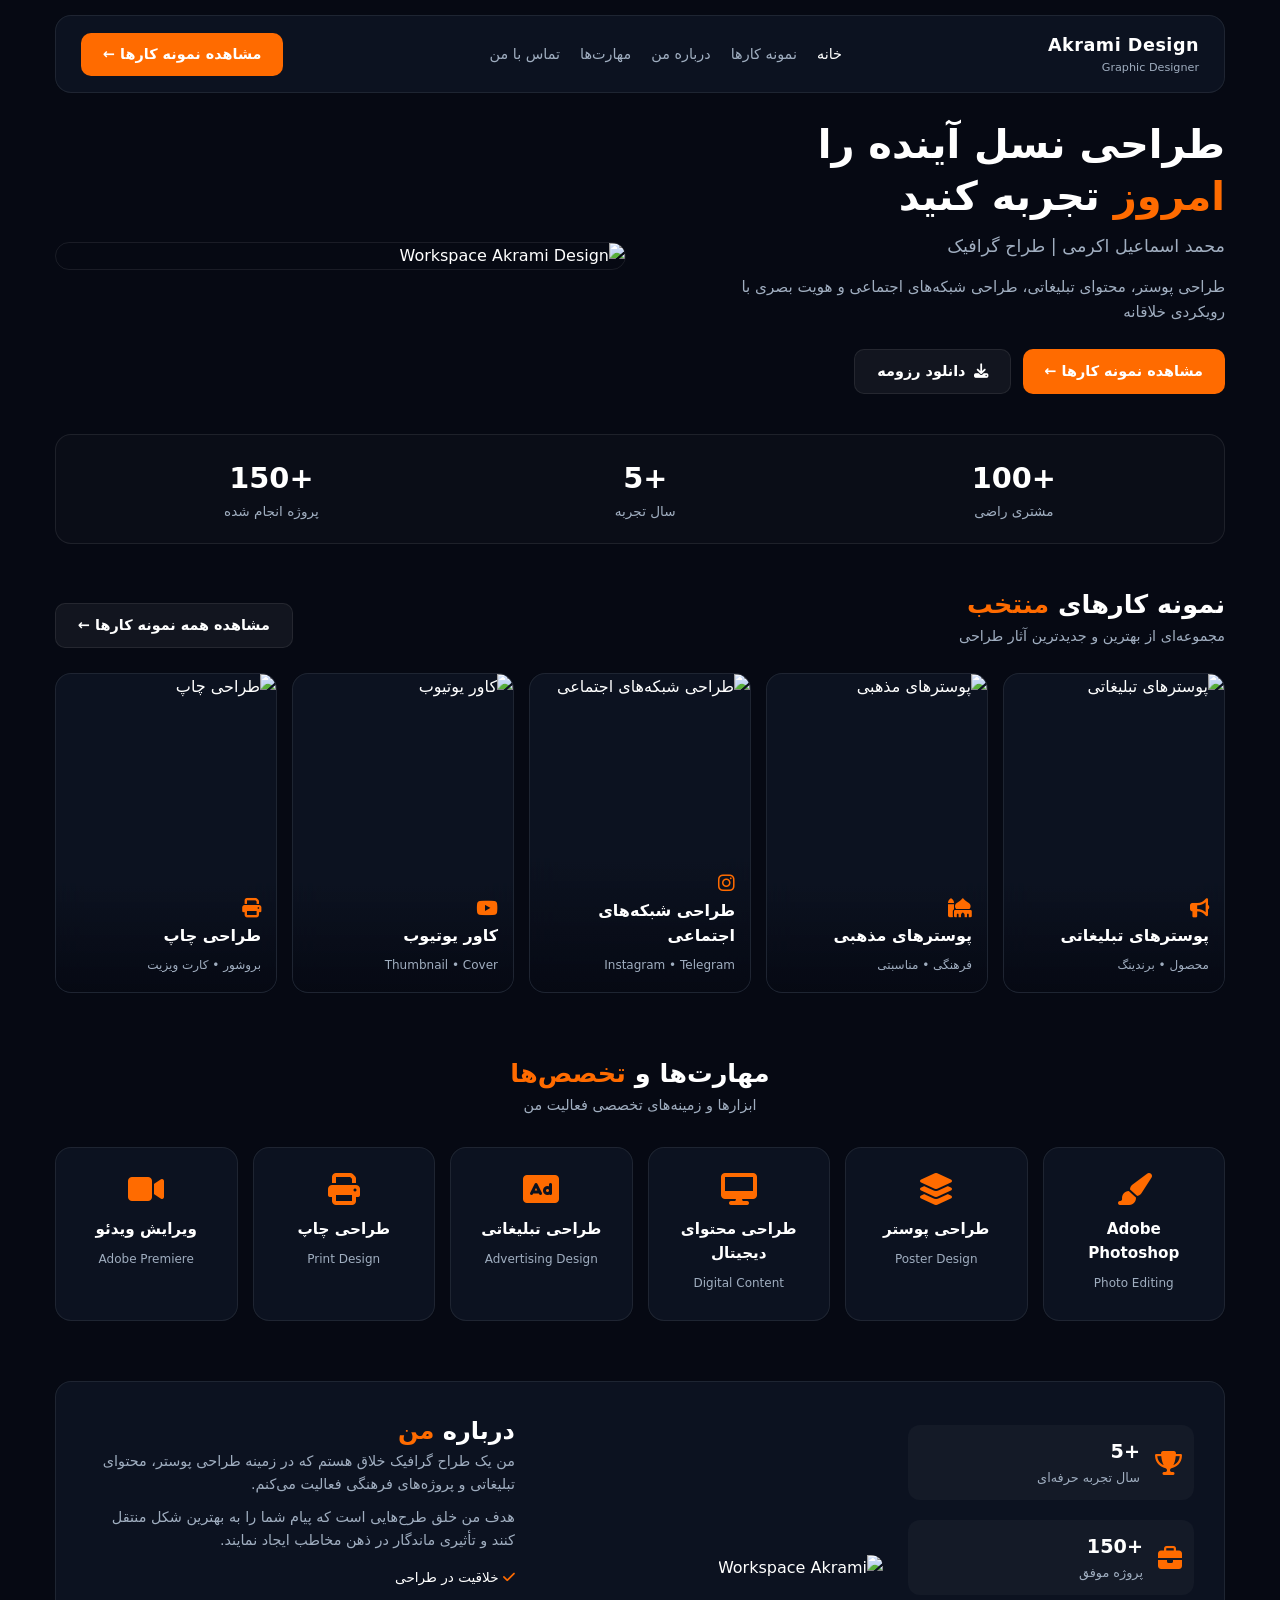
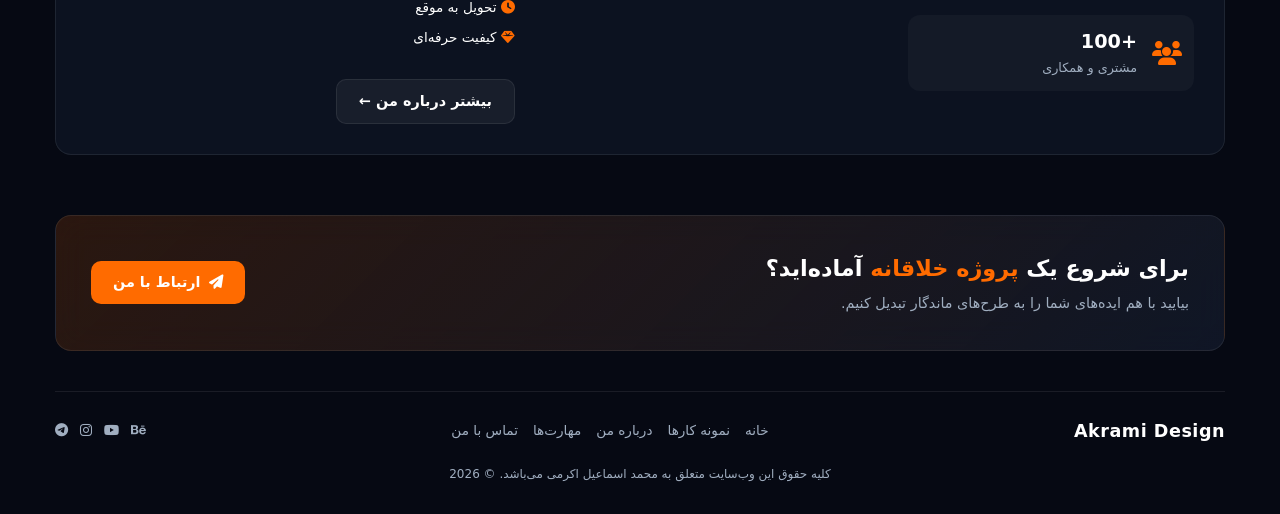
==== commit 0b7c8429: "Update index.html" ====
--- a/New folder (2)/index.html
+++ b/New folder (2)/index.html
@@ -1,205 +1,261 @@
 <!DOCTYPE html>
 <html lang="fa" dir="rtl">
 <head>
-<meta charset="UTF-8">
-<meta name="viewport" content="width=device-width, initial-scale=1.0">
-<title>پارسا کریمی — طراح گرافیک</title>
-<link rel="preconnect" href="https://fonts.googleapis.com">
-<link rel="preconnect" href="https://fonts.gstatic.com" crossorigin>
-<link href="https://fonts.googleapis.com/css2?family=Vazirmatn:wght@400;500;600;700;800;900&display=swap" rel="stylesheet">
-<link rel="stylesheet" href="style.css">
+    <meta charset="UTF-8">
+    <meta name="viewport" content="width=device-width, initial-scale=1.0">
+    <title>محمد اسماعیل اکرمی | طراح گرافیک و UI/UX</title>
+    <!-- آیکون‌های FontAwesome برای آیکون‌های کارت‌ها و شبکه‌های اجتماعی -->
+    <link rel="stylesheet" href="https://cdnjs.cloudflare.com/ajax/libs/font-awesome/6.4.0/css/all.min.css">
+    <link rel="stylesheet" href="style.css">
 </head>
 <body>
 
-<div class="blob blob1"></div>
-<div class="blob blob2"></div>
-
-<header id="header">
-  <div class="brand">
-    <div class="mark">پ</div>
-    <div><div>پارسا کریمی</div><small>Graphic Designer</small></div>
-  </div>
-  <nav id="nav">
-    <ul>
-      <li><a href="#home">خانه</a></li>
-      <li><a href="#work">نمونه کارها</a></li>
-      <li><a href="#about">درباره من</a></li>
-      <li><a href="#skills">مهارت‌ها</a></li>
-      <li><a href="#contact">تماس با من</a></li>
-    </ul>
-  </nav>
-  <a href="#work" class="nav-cta">مشاهده نمونه کارها ←</a>
-  <button class="menu-btn" id="menuBtn" aria-label="باز کردن منو"><span></span><span></span><span></span></button>
-</header>
-
-<section class="hero" id="home">
-  <div class="hero-grid">
-    <div class="hero-text reveal">
-      <div class="eyebrow"><span class="dot"></span> در دسترس برای همکاری</div>
-      <h1>طراحی نسل آینده را <span>امروز</span> تجربه کنید</h1>
-      <div class="role">پارسا کریمی <em>| طراح گرافیک</em></div>
-      <p>طراحی پوستر، محتوای تبلیغاتی، طراحی شبکه‌های اجتماعی و هویت بصری با رویکردی خلاقانه و مدرن.</p>
-      <div class="hero-actions">
-        <a href="#work" class="btn btn-primary">مشاهده نمونه کارها ←</a>
-        <a href="#" class="btn btn-ghost">↓ دانلود رزومه</a>
-      </div>
-      <div class="hero-stats">
-        <div><strong>۱۵۰+</strong><span>پروژه انجام شده</span></div>
-        <div><strong>+۵</strong><span>سال تجربه</span></div>
-        <div><strong>۱۰۰+</strong><span>مشتری راضی</span></div>
-      </div>
+    <div class="site-wrapper">
+        <!-- هدر و نوبار -->
+        <header class="navbar glass-card">
+            <div class="logo">
+                <span class="logo-accent">Akrami Design</span>
+                <span class="logo-sub">Graphic Designer</span>
+            </div>
+            <nav class="nav-links">
+                <a href="#" class="active">خانه</a>
+                <a href="#portfolio">نمونه کارها</a>
+                <a href="#about">درباره من</a>
+                <a href="#skills">مهارت‌ها</a>
+                <a href="#contact">تماس با من</a>
+            </nav>
+            <a href="projects.html" class="btn btn-orange">مشاهده نمونه کارها ←</a>
+        </header>
+
+        <!-- بخش هیرو (معرفی) -->
+        <section class="hero-section">
+            <div class="hero-container">
+                <div class="hero-content">
+                    <h1>طراحی نسل آینده را <br><span class="orange-text">امروز</span> تجربه کنید</h1>
+                    <h2 class="hero-subtitle">محمد اسماعیل اکرمی | طراح گرافیک</h2>
+                    <p class="hero-desc">طراحی پوستر، محتوای تبلیغاتی، طراحی شبکه‌های اجتماعی و هویت بصری با رویکردی خلاقانه</p>
+                    <div class="hero-actions">
+                        <a href="projects.html" class="btn btn-orange">مشاهده نمونه کارها ←</a>
+                        <a href="#" class="btn btn-outline"><i class="fa-solid fa-download"></i> دانلود رزومه</a>
+                    </div>
+                </div>
+                <div class="hero-image">
+                    <img src="https://via.placeholder.com/600x400" alt="Workspace Akrami Design">
+                </div>
+            </div>
+
+            <!-- آمار -->
+            <div class="stats-row">
+                <div class="stat-item">
+                    <h3>+100</h3>
+                    <p>مشتری راضی</p>
+                </div>
+                <div class="stat-item">
+                    <h3>+5</h3>
+                    <p>سال تجربه</p>
+                </div>
+                <div class="stat-item">
+                    <h3>+150</h3>
+                    <p>پروژه انجام شده</p>
+                </div>
+            </div>
+        </section>
+
+        <!-- بخش نمونه کارهای منتخب -->
+        <section id="portfolio" class="section">
+            <div class="section-header">
+                <div>
+                    <h2>نمونه کارهای <span class="orange-text">منتخب</span></h2>
+                    <p>مجموعه‌ای از بهترین و جدیدترین آثار طراحی</p>
+                </div>
+                <a href="projects.html" class="btn btn-outline">مشاهده همه نمونه کارها ←</a>
+            </div>
+
+            <div class="portfolio-grid">
+                <!-- کارت ۱ -->
+                <div class="portfolio-card glass-card">
+                    <img src="https://via.placeholder.com/300x400" alt="پوسترهای تبلیغاتی">
+                    <div class="card-overlay">
+                        <div class="card-info">
+                            <i class="fa-solid fa-bullhorn card-icon"></i>
+                            <h3>پوسترهای تبلیغاتی</h3>
+                            <span>محصول • برندینگ</span>
+                        </div>
+                    </div>
+                </div>
+
+                <!-- کارت ۲ -->
+                <div class="portfolio-card glass-card">
+                    <img src="https://via.placeholder.com/300x400" alt="پوسترهای مذهبی">
+                    <div class="card-overlay">
+                        <div class="card-info">
+                            <i class="fa-solid fa-mosque card-icon"></i>
+                            <h3>پوسترهای مذهبی</h3>
+                            <span>فرهنگی • مناسبتی</span>
+                        </div>
+                    </div>
+                </div>
+
+                <!-- کارت ۳ -->
+                <div class="portfolio-card glass-card">
+                    <img src="https://via.placeholder.com/300x400" alt="طراحی شبکه‌های اجتماعی">
+                    <div class="card-overlay">
+                        <div class="card-info">
+                            <i class="fa-brands fa-instagram card-icon"></i>
+                            <h3>طراحی شبکه‌های اجتماعی</h3>
+                            <span>Instagram • Telegram</span>
+                        </div>
+                    </div>
+                </div>
+
+                <!-- کارت ۴ -->
+                <div class="portfolio-card glass-card">
+                    <img src="https://via.placeholder.com/300x400" alt="کاور یوتیوب">
+                    <div class="card-overlay">
+                        <div class="card-info">
+                            <i class="fa-brands fa-youtube card-icon"></i>
+                            <h3>کاور یوتیوب</h3>
+                            <span>Thumbnail • Cover</span>
+                        </div>
+                    </div>
+                </div>
+
+                <!-- کارت ۵ -->
+                <div class="portfolio-card glass-card">
+                    <img src="https://via.placeholder.com/300x400" alt="طراحی چاپ">
+                    <div class="card-overlay">
+                        <div class="card-info">
+                            <i class="fa-solid fa-print card-icon"></i>
+                            <h3>طراحی چاپ</h3>
+                            <span>بروشور • کارت ویزیت</span>
+                        </div>
+                    </div>
+                </div>
+            </div>
+        </section>
+
+        <!-- بخش مهارت‌ها و تخصص‌ها -->
+        <section id="skills" class="section">
+            <div class="section-title-center">
+                <h2>مهارت‌ها و <span class="orange-text">تخصص‌ها</span></h2>
+                <p>ابزارها و زمینه‌های تخصصی فعالیت من</p>
+            </div>
+
+            <div class="skills-grid">
+                <div class="skill-card glass-card">
+                    <i class="fa-solid fa-paint-brush skill-icon"></i>
+                    <h3>Adobe Photoshop</h3>
+                    <span>Photo Editing</span>
+                </div>
+                <div class="skill-card glass-card">
+                    <i class="fa-solid fa-layer-group skill-icon"></i>
+                    <h3>طراحی پوستر</h3>
+                    <span>Poster Design</span>
+                </div>
+                <div class="skill-card glass-card">
+                    <i class="fa-solid fa-desktop skill-icon"></i>
+                    <h3>طراحی محتوای دیجیتال</h3>
+                    <span>Digital Content</span>
+                </div>
+                <div class="skill-card glass-card">
+                    <i class="fa-solid fa-rectangle-ad skill-icon"></i>
+                    <h3>طراحی تبلیغاتی</h3>
+                    <span>Advertising Design</span>
+                </div>
+                <div class="skill-card glass-card">
+                    <i class="fa-solid fa-print skill-icon"></i>
+                    <h3>طراحی چاپ</h3>
+                    <span>Print Design</span>
+                </div>
+                <div class="skill-card glass-card">
+                    <i class="fa-solid fa-video skill-icon"></i>
+                    <h3>ویرایش ویدئو</h3>
+                    <span>Adobe Premiere</span>
+                </div>
+            </div>
+        </section>
+
+        <!-- بخش درباره من -->
+        <section id="about" class="section glass-card about-section">
+            <div class="about-grid">
+                <div class="about-stats">
+                    <div class="about-stat-box">
+                        <i class="fa-solid fa-trophy orange-text"></i>
+                        <div>
+                            <h4>+5</h4>
+                            <p>سال تجربه حرفه‌ای</p>
+                        </div>
+                    </div>
+                    <div class="about-stat-box">
+                        <i class="fa-solid fa-briefcase orange-text"></i>
+                        <div>
+                            <h4>+150</h4>
+                            <p>پروژه موفق</p>
+                        </div>
+                    </div>
+                    <div class="about-stat-box">
+                        <i class="fa-solid fa-users orange-text"></i>
+                        <div>
+                            <h4>+100</h4>
+                            <p>مشتری و همکاری</p>
+                        </div>
+                    </div>
+                </div>
+
+                <div class="about-img">
+                    <img src="https://via.placeholder.com/400x300" alt="Workspace Akrami">
+                </div>
+
+                <div class="about-text">
+                    <h2>درباره <span class="orange-text">من</span></h2>
+                    <p>من یک طراح گرافیک خلاق هستم که در زمینه طراحی پوستر، محتوای تبلیغاتی و پروژه‌های فرهنگی فعالیت می‌کنم.</p>
+                    <p>هدف من خلق طرح‌هایی است که پیام شما را به بهترین شکل منتقل کنند و تأثیری ماندگار در ذهن مخاطب ایجاد نمایند.</p>
+                    
+                    <div class="about-features">
+                        <span><i class="fa-solid fa-check orange-text"></i> خلاقیت در طراحی</span>
+                        <span><i class="fa-solid fa-clock orange-text"></i> تحویل به موقع</span>
+                        <span><i class="fa-solid fa-gem orange-text"></i> کیفیت حرفه‌ای</span>
+                    </div>
+                    
+                    <a href="projects.html" class="btn btn-outline" style="margin-top: 15px;">بیشتر درباره من ←</a>
+                </div>
+            </div>
+        </section>
+
+        <!-- بنر انتهایی (شروع پروژه) -->
+        <section id="contact" class="cta-banner glass-card">
+            <div class="cta-content">
+                <h2>برای شروع یک <span class="orange-text">پروژه خلاقانه</span> آماده‌اید؟</h2>
+                <p>بیایید با هم ایده‌های شما را به طرح‌های ماندگار تبدیل کنیم.</p>
+            </div>
+            <a href="#" class="btn btn-orange"><i class="fa-solid fa-paper-plane"></i> ارتباط با من</a>
+        </section>
+
+        <!-- فوتر -->
+        <footer class="footer">
+            <div class="footer-top">
+                <div class="logo">
+                    <span class="logo-accent">Akrami Design</span>
+                </div>
+                <div class="footer-links">
+                    <a href="#">خانه</a>
+                    <a href="#portfolio">نمونه کارها</a>
+                    <a href="#about">درباره من</a>
+                    <a href="#skills">مهارت‌ها</a>
+                    <a href="#contact">تماس با من</a>
+                </div>
+                <div class="social-links">
+                    <a href="#"><i class="fa-brands fa-behance"></i></a>
+                    <a href="#"><i class="fa-brands fa-youtube"></i></a>
+                    <a href="#"><i class="fa-brands fa-instagram"></i></a>
+                    <a href="#"><i class="fa-brands fa-telegram"></i></a>
+                </div>
+            </div>
+            <div class="footer-bottom">
+                <p>کلیه حقوق این وب‌سایت متعلق به محمد اسماعیل اکرمی می‌باشد. © 2026</p>
+            </div>
+        </footer>
     </div>
-    <div class="hero-visual reveal">
-      <div class="float-card fc1">
-        <svg viewBox="0 0 24 24" width="30" height="30" fill="none" stroke="#22D3C5" stroke-width="1.6"><rect x="3" y="3" width="18" height="18" rx="4"/><path d="M8 12l3 3 5-6"/></svg>
-      </div>
-      <div class="monitor">
-        <div class="screen">
-          <svg viewBox="0 0 300 200">
-            <defs>
-              <linearGradient id="g1" x1="0" y1="0" x2="1" y2="1">
-                <stop offset="0" stop-color="#8B5CF6"/><stop offset="1" stop-color="#22D3C5"/>
-              </linearGradient>
-            </defs>
-            <circle cx="90" cy="90" r="60" fill="url(#g1)" opacity="0.5"/>
-            <circle cx="200" cy="120" r="40" fill="none" stroke="#22D3C5" stroke-width="1.4"/>
-            <rect x="150" y="30" width="90" height="60" rx="8" fill="none" stroke="#8B5CF6" stroke-width="1.4"/>
-          </svg>
-        </div>
-      </div>
-      <div class="float-card fc2">
-        <svg viewBox="0 0 24 24" width="34" height="34" fill="none" stroke="#8B5CF6" stroke-width="1.6"><path d="M4 6h16M4 12h10M4 18h14"/></svg>
-      </div>
-      <div class="float-card fc3">
-        <svg viewBox="0 0 24 24" width="30" height="30" fill="none" stroke="#22D3C5" stroke-width="1.6"><rect x="4" y="4" width="16" height="16" rx="3"/><circle cx="9" cy="10" r="1.6"/><path d="M4 16l5-5 4 4 3-3 4 4"/></svg>
-      </div>
-      <div class="float-card fc4">
-        <svg viewBox="0 0 24 24" width="28" height="28" fill="none" stroke="#8B5CF6" stroke-width="1.6"><circle cx="12" cy="12" r="9"/><path d="M12 7v5l3 3"/></svg>
-      </div>
-    </div>
-  </div>
-  <div class="hero-scroll"><div class="chev">↓</div>اسکرول کنید</div>
-</section>
-
-<section class="pad" id="work">
-  <div class="section-head reveal">
-    <span class="tag">نمونه کارها</span>
-    <h2>پروژه‌های <span>منتخب</span></h2>
-    <p>مجموعه‌ای از بهترین و جدیدترین آثار طراحی‌شده با ترکیب رنگ و انرژی متفاوت</p>
-  </div>
-  <div class="work-grid">
-    <div class="card reveal">
-      <svg viewBox="0 0 240 320" preserveAspectRatio="xMidYMid slice"><rect width="240" height="320" fill="#1D1735"/><circle cx="120" cy="140" r="70" fill="none" stroke="#8B5CF6" stroke-width="1.4"/><circle cx="120" cy="140" r="40" fill="none" stroke="#22D3C5" stroke-width="1.4"/></svg>
-      <div class="card-info"><div class="cat"><span class="icon-badge"><svg viewBox="0 0 24 24"><path d="M4 6h16M4 12h10M4 18h14" stroke="#0F0B1F" stroke-width="2"/></svg></span>طراحی چاپ</div><h3>هویت بصری کافه مروارید</h3></div>
-    </div>
-    <div class="card reveal">
-      <svg viewBox="0 0 240 320" preserveAspectRatio="xMidYMid slice"><rect width="240" height="320" fill="#241C40"/><polygon points="120,60 180,260 60,260" fill="none" stroke="#22D3C5" stroke-width="1.4"/></svg>
-      <div class="card-info"><div class="cat"><span class="icon-badge"><svg viewBox="0 0 24 24"><path d="M4 4l16 16M20 4L4 20" stroke="#0F0B1F" stroke-width="2"/></svg></span>کاور یوتیوب</div><h3>کسب درآمد از یوتیوب</h3></div>
-    </div>
-    <div class="card reveal">
-      <svg viewBox="0 0 240 320" preserveAspectRatio="xMidYMid slice"><rect width="240" height="320" fill="#1D1735"/><rect x="70" y="60" width="100" height="200" rx="16" fill="none" stroke="#8B5CF6" stroke-width="1.4"/><circle cx="120" cy="150" r="26" fill="none" stroke="#22D3C5" stroke-width="1.4"/></svg>
-      <div class="card-info"><div class="cat"><span class="icon-badge"><svg viewBox="0 0 24 24"><rect x="4" y="4" width="16" height="16" rx="3" stroke="#0F0B1F" stroke-width="2"/></svg></span>شبکه‌های اجتماعی</div><h3>طراحی پست اینستاگرام</h3></div>
-    </div>
-    <div class="card reveal">
-      <svg viewBox="0 0 240 320" preserveAspectRatio="xMidYMid slice"><rect width="240" height="320" fill="#241C40"/><path d="M60 260 L120 60 L180 260 Z" fill="none" stroke="#8B5CF6" stroke-width="1.4"/><circle cx="120" cy="180" r="3" fill="#22D3C5"/></svg>
-      <div class="card-info"><div class="cat"><span class="icon-badge"><svg viewBox="0 0 24 24"><path d="M4 20l6-16 4 10 3-6 3 12" stroke="#0F0B1F" stroke-width="2"/></svg></span>پوستر فرهنگی</div><h3>پوستر مذهبی یاخیرین</h3></div>
-    </div>
-    <div class="card reveal">
-      <svg viewBox="0 0 240 320" preserveAspectRatio="xMidYMid slice"><rect width="240" height="320" fill="#1D1735"/><circle cx="90" cy="130" r="30" fill="none" stroke="#22D3C5" stroke-width="1.4"/><circle cx="150" cy="190" r="30" fill="none" stroke="#8B5CF6" stroke-width="1.4"/></svg>
-      <div class="card-info"><div class="cat"><span class="icon-badge"><svg viewBox="0 0 24 24"><path d="M12 3l2.5 6.5L21 12l-6.5 2.5L12 21l-2.5-6.5L3 12l6.5-2.5z" stroke="#0F0B1F" stroke-width="1.6"/></svg></span>پوستر تبلیغاتی</div><h3>پوستر محصول هدفون</h3></div>
-    </div>
-  </div>
-</section>
-
-<section class="pad" id="skills" style="background:var(--bg-soft);">
-  <div class="section-head reveal">
-    <span class="tag">مهارت‌ها</span>
-    <h2>مهارت‌ها و <span>تخصص‌ها</span></h2>
-    <p>ابزارها و زمینه‌های تخصصی فعالیت من</p>
-  </div>
-  <div class="skills-grid">
-    <div class="skill reveal"><div class="ic"><svg viewBox="0 0 24 24"><rect x="3" y="6" width="14" height="12" rx="2"/><path d="M17 10l4-3v10l-4-3"/></svg></div><h3>ویرایش ویدئو</h3><span>Adobe Premiere</span></div>
-    <div class="skill reveal"><div class="ic"><svg viewBox="0 0 24 24"><rect x="5" y="3" width="14" height="10" rx="1"/><path d="M8 17h8M9 21h6M9 13v4M15 13v4"/></svg></div><h3>طراحی چاپ</h3><span>Print Design</span></div>
-    <div class="skill reveal"><div class="ic"><svg viewBox="0 0 24 24"><path d="M12 3l3 6 6 1-4.5 4 1 6L12 17l-5.5 3 1-6L3 10l6-1z"/></svg></div><h3>طراحی تبلیغاتی</h3><span>Advertising Design</span></div>
-    <div class="skill reveal"><div class="ic"><svg viewBox="0 0 24 24"><rect x="2" y="4" width="14" height="10" rx="1"/><rect x="18" y="8" width="4" height="10" rx="1"/><path d="M6 18h6"/></svg></div><h3>محتوای دیجیتال</h3><span>Digital Content</span></div>
-    <div class="skill reveal"><div class="ic"><svg viewBox="0 0 24 24"><rect x="4" y="3" width="16" height="18" rx="2"/><path d="M9 21v-5h6v5"/></svg></div><h3>طراحی پوستر</h3><span>Poster Design</span></div>
-    <div class="skill reveal"><div class="ic"><svg viewBox="0 0 24 24"><rect x="3" y="3" width="18" height="18" rx="4"/><text x="12" y="16" font-size="9" text-anchor="middle" fill="#0F0B1F" font-family="Vazirmatn">Ps</text></svg></div><h3>Adobe Photoshop</h3><span>Photo Editing</span></div>
-  </div>
-</section>
-
-<section class="pad" id="about">
-  <div class="about-grid">
-    <div class="about-stats reveal">
-      <div class="stat"><div class="ic"><svg viewBox="0 0 24 24"><path d="M12 2l2.5 7H22l-6 4.5L18 21l-6-4.5L6 21l2-7.5L2 9h7.5z"/></svg></div><div><strong data-count="5">۰</strong><span>سال تجربه حرفه‌ای</span></div></div>
-      <div class="stat"><div class="ic"><svg viewBox="0 0 24 24"><path d="M3 7h18v13H3zM3 7l3-4h12l3 4"/></svg></div><div><strong data-count="150">۰</strong><span>پروژه موفق</span></div></div>
-      <div class="stat"><div class="ic"><svg viewBox="0 0 24 24"><circle cx="9" cy="8" r="3"/><path d="M2 21v-2a5 5 0 015-5h4a5 5 0 015 5v2"/><circle cx="18" cy="8" r="2.5"/></svg></div><div><strong data-count="100">۰</strong><span>مشتری و همکاری</span></div></div>
-    </div>
-    <div class="about-frame reveal">
-      <svg viewBox="0 0 260 340">
-        <rect width="260" height="340" fill="#1D1735"/>
-        <circle cx="130" cy="150" r="70" fill="none" stroke="#8B5CF6" stroke-width="1.5"/>
-        <circle cx="130" cy="150" r="45" fill="none" stroke="#22D3C5" stroke-width="1.5"/>
-        <rect x="60" y="260" width="140" height="1" fill="#8B5CF6"/>
-      </svg>
-    </div>
-    <div class="about-text reveal">
-      <span class="tag">درباره من</span>
-      <h2>یک طراح خلاق در خدمت <span style="background:var(--grad);-webkit-background-clip:text;background-clip:text;color:transparent;">ایده‌های شما</span></h2>
-      <p>من یک طراح گرافیک خلاق هستم که در زمینه طراحی پوستر، محتوای تبلیغاتی و پروژه‌های فرهنگی فعالیت می‌کنم. هدف من خلق طرح‌هایی است که پیام شما را به بهترین شکل منتقل کنند و در ذهن مخاطب ماندگار شوند.</p>
-      <div class="pills">
-        <span class="pill"><svg viewBox="0 0 24 24"><path d="M4 12l5 5L20 6"/></svg>کیفیت حرفه‌ای</span>
-        <span class="pill"><svg viewBox="0 0 24 24"><circle cx="12" cy="12" r="9"/><path d="M12 7v5l3 3"/></svg>تحویل به‌موقع</span>
-        <span class="pill"><svg viewBox="0 0 24 24"><path d="M12 3l2.5 6.5L21 12l-6.5 2.5L12 21l-2.5-6.5L3 12l6.5-2.5z"/></svg>خلاقیت در طراحی</span>
-      </div>
-      <a href="#contact" class="btn btn-ghost">بیشتر درباره من ←</a>
-    </div>
-  </div>
-</section>
-
-<section class="pad">
-  <div class="cta-banner reveal">
-    <svg class="wave" viewBox="0 0 800 300" preserveAspectRatio="none">
-      <path d="M0,150 C200,50 300,250 500,150 C650,80 700,220 800,150 L800,300 L0,300 Z" fill="url(#g2)"/>
-      <defs><linearGradient id="g2" x1="0" y1="0" x2="1" y2="1"><stop offset="0" stop-color="#8B5CF6"/><stop offset="1" stop-color="#22D3C5"/></linearGradient></defs>
-    </svg>
-    <h2>برای شروع یک پروژه <span>خلاقانه</span> آماده‌اید؟</h2>
-    <p>بیایید با هم ایده‌های شما را به طرح‌های ماندگار تبدیل کنیم.</p>
-    <a href="#contact" class="btn btn-primary">ارتباط با من ←</a>
-  </div>
-</section>
-
-<section class="pad" id="contact">
-  <div class="section-head reveal">
-    <span class="tag">تماس</span>
-    <h2>بیایید <span>همکاری</span> کنیم</h2>
-    <p>اگر پروژه‌ای در ذهن دارید، خوشحال می‌شوم بشنوم</p>
-  </div>
-  <form id="contactForm" style="max-width:600px;margin:0 auto;display:grid;gap:22px;" class="reveal">
-    <input type="text" placeholder="نام و نام خانوادگی" required style="padding:16px 18px;border-radius:12px;background:var(--surface);border:1px solid var(--line);color:var(--text);font-family:inherit;">
-    <input type="email" placeholder="ایمیل" required style="padding:16px 18px;border-radius:12px;background:var(--surface);border:1px solid var(--line);color:var(--text);font-family:inherit;">
-    <textarea placeholder="درباره پروژه‌تان بگویید" rows="4" required style="padding:16px 18px;border-radius:12px;background:var(--surface);border:1px solid var(--line);color:var(--text);font-family:inherit;resize:none;"></textarea>
-    <button type="submit" class="btn btn-primary" style="justify-self:start;">ارسال پیام ←</button>
-    <div id="formStatus" style="color:var(--cyan);font-size:.9rem;"></div>
-  </form>
-</section>
-
-<footer>
-  <div class="footer-top">
-    <div class="brand"><div class="mark">پ</div><div><div>پارسا کریمی</div><small>Graphic Designer</small></div></div>
-    <nav><ul><li><a href="#home">خانه</a></li><li><a href="#work">نمونه کارها</a></li><li><a href="#about">درباره من</a></li><li><a href="#contact">تماس با من</a></li></ul></nav>
-    <div class="socials">
-      <a href="#"><svg viewBox="0 0 24 24"><path d="M22 3L2 10l7 3 2 7 4-5 6 3z"/></svg></a>
-      <a href="#"><svg viewBox="0 0 24 24"><rect x="3" y="3" width="18" height="18" rx="5"/><circle cx="12" cy="12" r="4"/></svg></a>
-      <a href="#"><svg viewBox="0 0 24 24"><path d="M23 7l-7 5 7 5V7zM1 5h14v14H1z"/></svg></a>
-    </div>
-  </div>
-  <div class="footer-bottom">
-    <span>© ۱۴۰۴ پارسا کریمی. تمامی حقوق محفوظ است.</span>
-    <span>ساخته‌شده با خلاقیت</span>
-  </div>
-</footer>
-
-<script src="script.js"></script>
 
 </body>
 </html>
--- a/New folder (2)/style.css
+++ b/New folder (2)/style.css
@@ -4,7 +4,7 @@
    ========================================== */
 :root {
     /* پس‌زمینه اصلی کل سایت (قابلیت تعویض آسان با کد HEX) */
-   --bg-main: #000738; 
+    --bg-main: #060913; 
 
     /* سایر رنگ‌ها و شفافیت‌ها */
     --accent-orange: #ff6b00;
